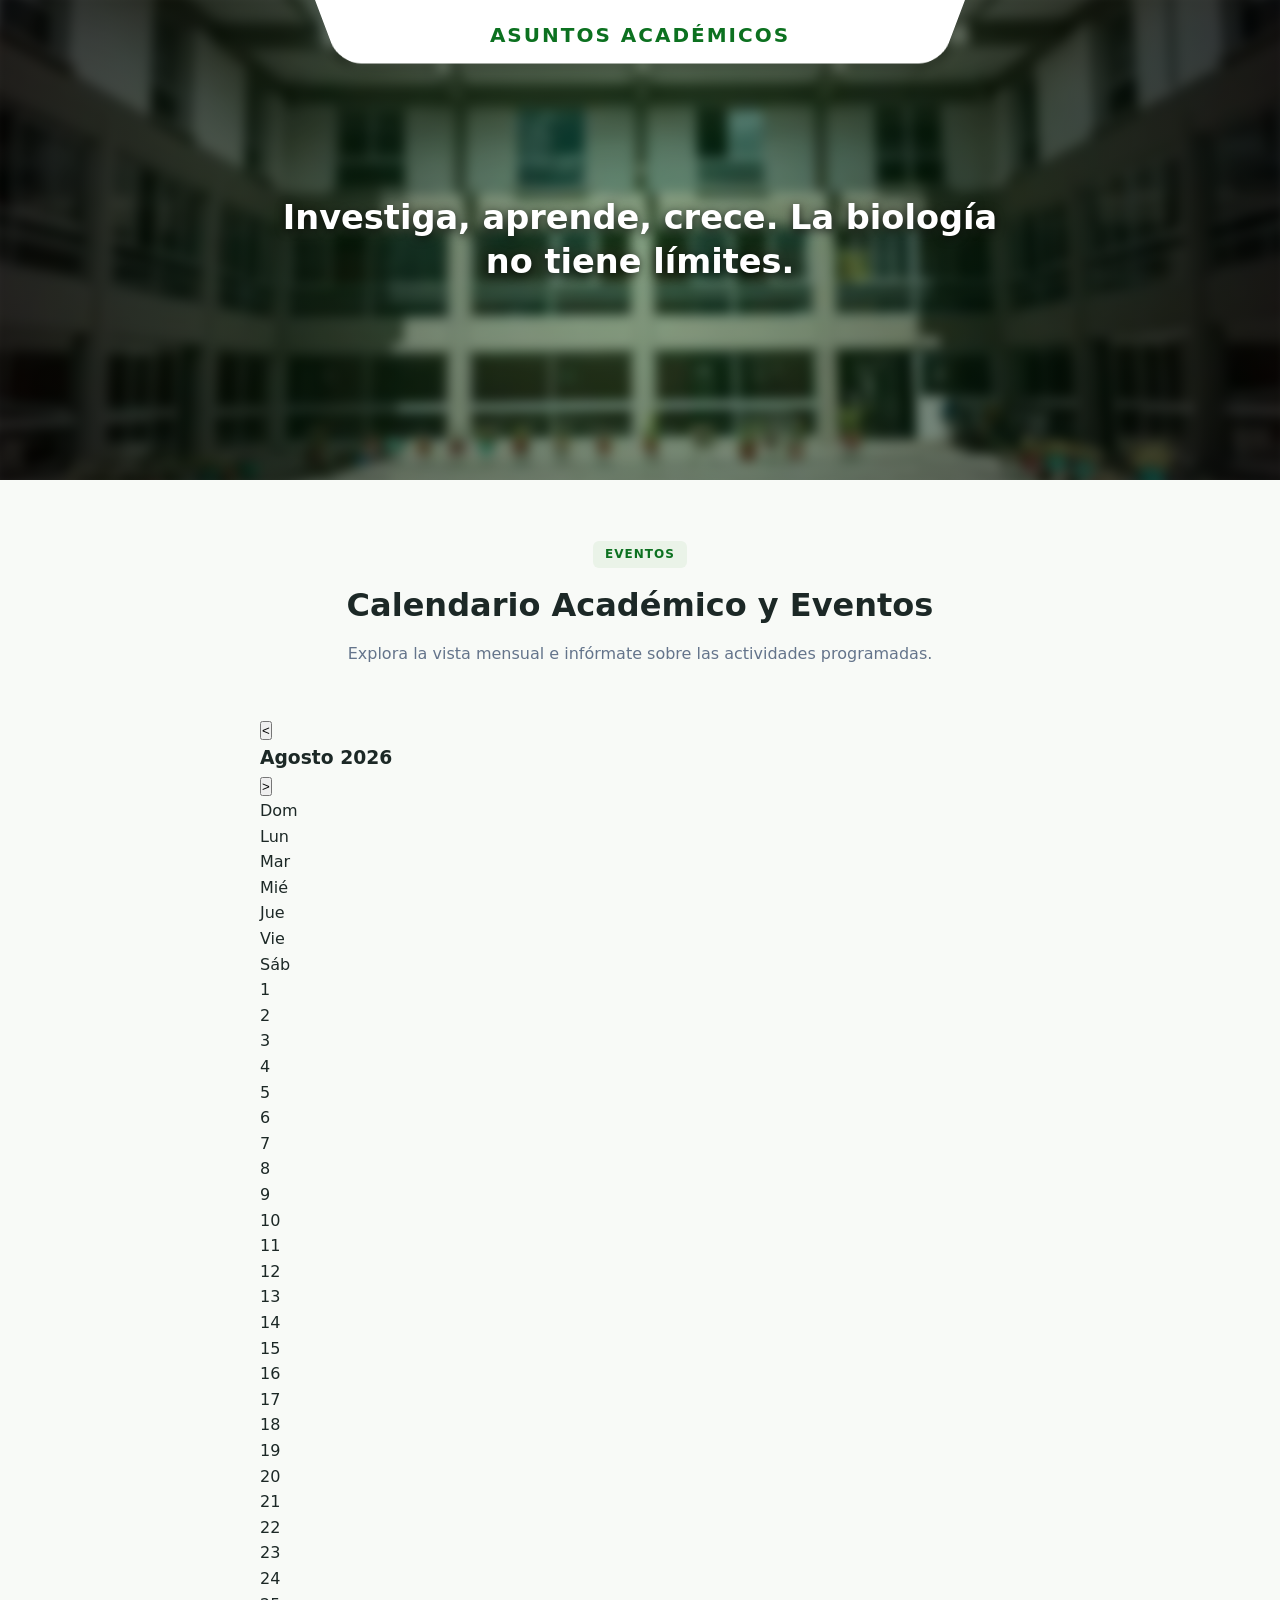
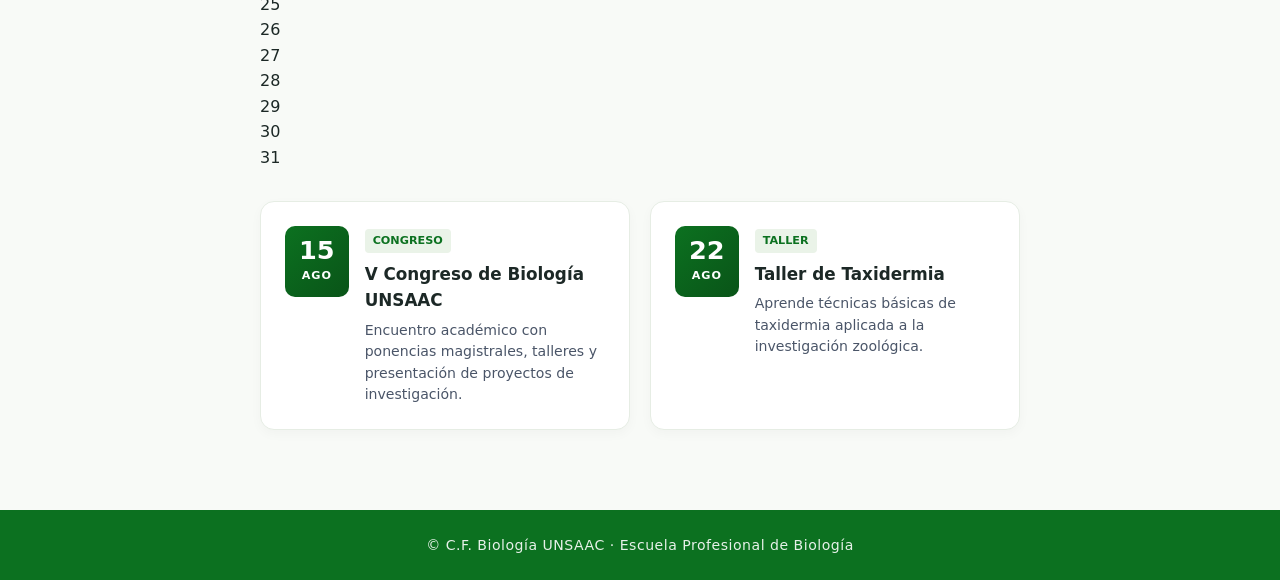
==== asuntos.html @ 6631b24c "Update event section and calendar layout" ====
<!DOCTYPE html>
<html lang="es">
<head>
<meta charset="UTF-8">
<meta name="viewport" content="width=device-width, initial-scale=1.0">
<title>Asuntos Académicos - C.F. Biología UNSAAC</title>
<link rel="stylesheet" href="style.css">
</head>
<body>
    <div class="hero-container">
        <header class="header-trapezoid">
            <div class="header-content">
                <div class="logo"><p>Asuntos Académicos</p></div>
            </div>
        </header>
        <div class="bloque_msg">
            <div class="bloque_msg_overlay"></div>
            <div class="bloque_msg_consejo">
                <p>Investiga, aprende, crece. La biología no tiene límites.</p>
            </div>
        </div>
    </div>

    <section class="faq-section">
    <div class="faq-header">
        <span class="faq-label">EVENTOS</span>
        <h2>Calendario Académico y Eventos</h2>
        <p>Explora la vista mensual e infórmate sobre las actividades programadas.</p>
    </div>

    <!-- Contenedor del Calendario Visual -->
    <div class="calendario-wrapper">
        <div class="cal-controls">
            <button id="prev-month" class="cal-nav-btn">&lt;</button>
            <h3 id="current-month-year">Agosto 2026</h3>
            <button id="next-month" class="cal-nav-btn">&gt;</button>
        </div>

        <div class="cal-grid">
            <div class="cal-day-header">Dom</div>
            <div class="cal-day-header">Lun</div>
            <div class="cal-day-header">Mar</div>
            <div class="cal-day-header">Mié</div>
            <div class="cal-day-header">Jue</div>
            <div class="cal-day-header">Vie</div>
            <div class="cal-day-header">Sáb</div>
            
            <div id="cal-days-container" class="cal-days-container"></div>
        </div>
    </div>

    <!-- Contenedor de las Tarjetas (Filtradas por Mes) -->
    <div id="eventos-grid" class="eventos-grid" style="margin-top: 30px;">
        <!-- Se genera automáticamente según el mes activo -->
    </div>
    </section>

    <footer>
        <p>© C.F. Biología UNSAAC · Escuela Profesional de Biología</p>
    </footer>
<script>
const eventos = [
    { fecha: '2026-08-15', dia: '15', mes: 'AGO', tag: 'Congreso', titulo: 'V Congreso de Biología UNSAAC', desc: 'Encuentro académico con ponencias magistrales, talleres y presentación de proyectos de investigación.' },
    { fecha: '2026-08-22', dia: '22', mes: 'AGO', tag: 'Taller', titulo: 'Taller de Taxidermia', desc: 'Aprende técnicas básicas de taxidermia aplicada a la investigación zoológica.' },
    { fecha: '2026-09-05', dia: '05', mes: 'SEP', tag: 'Charla', titulo: 'Charla: Biotecnología Ambiental', desc: 'Expertos en el campo comparten las últimas innovaciones en biotecnología aplicada al medio ambiente.' },
    { fecha: '2026-09-18', dia: '18', mes: 'SEP', tag: 'Campeonato', titulo: 'EXPOBIO 2026', desc: 'Exposición de proyectos estudiantiles de investigación. ¡Participa con tu equipo!' }
];

let currentDate = new Date(2026, 7, 1); // Agosto 2026

const monthNames = ["Enero", "Febrero", "Marzo", "Abril", "Mayo", "Junio", "Julio", "Agosto", "Septiembre", "Octubre", "Noviembre", "Diciembre"];

function updateCalendar() {
    const year = currentDate.getFullYear();
    const month = currentDate.getMonth();

    // Actualizar título del mes
    document.getElementById('current-month-year').textContent = `${monthNames[month]} ${year}`;

    // 1. Renderizar la malla del calendario
    const firstDay = new Date(year, month, 1).getDay();
    const totalDays = new Date(year, month + 1, 0).getDate();
    const container = document.getElementById('cal-days-container');
    container.innerHTML = '';

    for (let i = 0; i < firstDay; i++) {
        const emptyCell = document.createElement('div');
        emptyCell.className = 'cal-cell empty';
        container.appendChild(emptyCell);
    }

    for (let day = 1; day <= totalDays; day++) {
        const cell = document.createElement('div');
        cell.className = 'cal-cell';
        
        const dayNum = document.createElement('span');
        dayNum.className = 'cal-cell-num';
        dayNum.textContent = day;
        cell.appendChild(dayNum);

        const dateStr = `${year}-${String(month + 1).padStart(2, '0')}-${String(day).padStart(2, '0')}`;
        const tieneEvento = eventos.some(e => e.fecha === dateStr);

        if (tieneEvento) {
            cell.classList.add('has-event');
            const dot = document.createElement('div');
            dot.className = 'cal-event-dot';
            cell.appendChild(dot);
        }

        container.appendChild(cell);
    }

    // 2. Renderizar solo las tarjetas de eventos del mes visible
    const gridTarjetas = document.getElementById('eventos-grid');
    gridTarjetas.innerHTML = '';

    const eventosDelMes = eventos.filter(e => {
        const [eYear, eMonth] = e.fecha.split('-').map(Number);
        return eYear === year && (eMonth - 1) === month;
    });

    if (eventosDelMes.length === 0) {
        gridTarjetas.innerHTML = '<p class="no-eventos-msg">No hay eventos programados para este mes.</p>';
    } else {
        eventosDelMes.forEach(evt => {
            const card = document.createElement('div');
            card.className = 'evento-card';
            card.innerHTML = `
                <div class="evento-fecha">
                    <span class="evento-dia">${evt.dia}</span>
                    <span class="evento-mes">${evt.mes}</span>
                </div>
                <div class="evento-info">
                    <span class="evento-tag">${evt.tag}</span>
                    <h3>${evt.titulo}</h3>
                    <p>${evt.desc}</p>
                </div>
            `;
            gridTarjetas.appendChild(card);
        });
    }
}

document.getElementById('prev-month').addEventListener('click', () => {
    currentDate.setMonth(currentDate.getMonth() - 1);
    updateCalendar();
});

document.getElementById('next-month').addEventListener('click', () => {
    currentDate.setMonth(currentDate.getMonth() + 1);
    updateCalendar();
});

updateCalendar();
</script>
</body>
</html>
---- style.css ----
/* ==========================================================================
   RESET & CONFIGURACIÓN GLOBAL
   ========================================================================== */
*, *::before, *::after {
  box-sizing: border-box;
  margin: 0;
  padding: 0;
}

body {
  font-family: system-ui, -apple-system, BlinkMacSystemFont, 'Segoe UI', Roboto, Oxygen, Ubuntu, Cantarell, sans-serif;
  background-color: #f8faf7;
  color: #1c2826;
  line-height: 1.6;
  -webkit-font-smoothing: antialiased;
}

/* ==========================================================================
   HERO & HEADER SUPERPUESTO (TRAPECIO REDONDEADO)
   ========================================================================== */
.hero-container {
  position: relative;
  width: 100%;
}

/* Header flotante encima del banner */
.header-trapezoid {
  position: absolute;
  top: 0;
  left: 50%;
  transform: translateX(-50%);
  width: 100%;
  max-width: 650px;
  height: 70px;
  display: flex;
  justify-content: center;
  align-items: center;
  perspective: 300px;
  z-index: 10;
}

/* Pseudo-elemento para el trapecio */
.header-trapezoid::before {
  content: '';
  position: absolute;
  top: 0;
  left: 0;
  right: 0;
  bottom: 0;
  background: linear-gradient(135deg, #ffffff 0%, #ffffff 100%);
  box-shadow: 0 4px 20px rgba(0, 0, 0, 0.25);
  
  /* Inclinación 3D para la forma de trapecio */
  transform: rotateX(-20deg);
  transform-origin: top center;
  
  /* Esquinas inferiores redondeadas */
  border-bottom-left-radius: 24px;
  border-bottom-right-radius: 24px;
  z-index: -1;
}

.header-content .logo p {
  font-weight: 800;
  font-size: 1.25rem;
  color: #0c7120;
  text-transform: uppercase;
  letter-spacing: 2px;
  text-shadow: 0 1px 1px rgba(255, 255, 255, 0.4);
}

/* Banner de Mensajes con Fondo Difuminado */
.bloque_msg {
  position: relative;
  width: 100%;
  height: 480px;
  display: flex;
  justify-content: center;
  align-items: center;
  text-align: center;
  overflow: hidden;
}

.bloque_msg::before {
  content: "";
  position: absolute;
  top: -10px;
  left: -10px;
  right: -10px;
  bottom: -10px;
  background-image: url('./Instalaciones.webp');
  background-size: cover;
  background-position: center;
  filter: blur(6px) brightness(0.85);
  z-index: 1;
}

.bloque_msg_overlay {
  position: absolute;
  inset: 0;
  background: radial-gradient(circle, rgba(12, 113, 32, 0.3) 0%, rgba(0, 0, 0, 0.6) 100%);
  z-index: 2;
}

.bloque_msg_consejo {
  position: relative;
  z-index: 3;
  max-width: 800px;
  padding: 0 20px;
  color: #ffffff;
}

.badge-tag {
  display: inline-block;
  background-color: rgba(255, 255, 255, 0.9);
  color: #0c7120;
  font-weight: 700;
  font-size: 0.85rem;
  padding: 6px 16px;
  border-radius: 20px;
  text-transform: uppercase;
  letter-spacing: 1px;
  margin-bottom: 16px;
  box-shadow: 0 2px 8px rgba(0,0,0,0.2);
}

.bloque_msg_consejo p {
  font-size: 2.1rem;
  font-weight: 600;
  line-height: 1.3;
  text-shadow: 0 2px 10px rgba(0, 0, 0, 0.7);
}

/* ==========================================================================
   NAVEGACIÓN (BOTONES DE NAVEGACIÓN RÁPIDA)
   ========================================================================== */
.lista {
  padding: 50px 20px;
  max-width: 1100px;
  margin: 0 auto;
}

.lista nav {
  display: flex;
  justify-content: center;
  align-items: flex-start;
  gap: 32px;
  flex-wrap: wrap;
}

.Box-2 {
  display: flex;
  flex-direction: column;
  align-items: center;
  text-align: center;
  text-decoration: none;
  width: 130px;
  transition: transform 0.25s ease;
}

.icon-circle {
  width: 80px;
  height: 80px;
  background: linear-gradient(145deg, #0c7120, #095418);
  border-radius: 50%;
  display: flex;
  align-items: center;
  justify-content: center;
  margin-bottom: 14px;
  box-shadow: 0 8px 18px rgba(12, 113, 32, 0.25);
  transition: all 0.3s cubic-bezier(0.175, 0.885, 0.32, 1.275);
}

.icon-circle svg {
  width: 80%;
  height: 80%;
  transform: scale(1.25);
  transform-origin: center;
  overflow: visible;
  color: #e8f5d0;
}

.Box-2:hover {
  transform: translateY(-4px);
}

.Box-2:hover .icon-circle {
  background: linear-gradient(145deg, #c2c81f, #aab018);
  box-shadow: 0 12px 22px rgba(194, 200, 31, 0.4);
  transform: scale(1.08);
}

.Box-2:hover .icon-circle svg {
  color: #0c7120;
}

.Box-2 p {
  color: #2d3748;
  font-size: 0.82rem;
  font-weight: 700;
  text-transform: uppercase;
  letter-spacing: 0.6px;
  line-height: 1.35;
}

/* ==========================================================================
   SECCIÓN DE SERVICIOS Y TARJETAS
   ========================================================================== */
.Servicios {
  width: 100%;
  background-color: #ffffff;
  padding: 60px 20px 80px 20px;
  border-top: 1px solid #e2e8f0;
}

.Servicios_titulo {
  text-align: center;
  max-width: 600px;
  margin: 0 auto 40px auto;
}

.Servicios_titulo h2 {
  font-size: 2rem;
  color: #0c7120;
  margin-bottom: 10px;
  font-weight: 700;
}

.Servicios_titulo p {
  color: #64748b;
  font-size: 1rem;
}

.cards-grid {
  display: grid;
  grid-template-columns: repeat(auto-fit, minmax(280px, 1fr));
  gap: 24px;
  max-width: 1100px;
  margin: 0 auto;
}

.card {
  background-color: #f8faf7;
  padding: 28px;
  border-radius: 16px;
  border: 1px solid #e6ede4;
  box-shadow: 0 4px 12px rgba(0, 0, 0, 0.03);
  transition: transform 0.25s ease, box-shadow 0.25s ease;
}

.card:hover {
  transform: translateY(-4px);
  box-shadow: 0 10px 24px rgba(12, 113, 32, 0.1);
  border-color: #c2c81f;
}

.card-tag {
  display: inline-block;
  font-size: 0.75rem;
  font-weight: 700;
  text-transform: uppercase;
  color: #0c7120;
  background-color: #eaf3e8;
  padding: 4px 10px;
  border-radius: 6px;
  margin-bottom: 12px;
}

.card h3 {
  font-size: 1.2rem;
  color: #1c2826;
  margin-bottom: 8px;
}

.card p {
  font-size: 0.92rem;
  color: #4a5568;
  line-height: 1.5;
}

a.card {
  text-decoration: none;
  color: inherit;
  display: block;
}

/* ==========================================================================
   CENTRO FEDERADO (CF.HTML)
   ========================================================================== */
.cf-estructura {
  padding: 60px 20px 80px 20px;
  max-width: 1100px;
  margin: 0 auto;
}

.cf-header {
  text-align: center;
  max-width: 600px;
  margin: 0 auto 50px auto;
}

.cf-label {
  display: inline-block;
  font-size: 0.75rem;
  font-weight: 700;
  text-transform: uppercase;
  color: #0c7120;
  background-color: #eaf3e8;
  padding: 4px 12px;
  border-radius: 6px;
  margin-bottom: 12px;
  letter-spacing: 1px;
}

.cf-header h2 {
  font-size: 2rem;
  color: #1c2826;
  margin-bottom: 10px;
  font-weight: 700;
}

.cf-header p {
  color: #64748b;
  font-size: 1rem;
}

/* Presidente y Vicepresidente */
.cf-miembro {
  display: flex;
  align-items: center;
  gap: 24px;
  background: linear-gradient(135deg, #ffffff 0%, #f0f7ed 100%);
  padding: 28px 32px;
  border-radius: 16px;
  border: 2px solid #0c7120;
  margin-bottom: 24px;
  box-shadow: 0 4px 16px rgba(12, 113, 32, 0.1);
  transition: transform 0.25s ease;
}

.cf-miembro:hover {
  transform: translateY(-3px);
}

.cf-miembro-badge {
  background: linear-gradient(135deg, #0c7120, #095418);
  color: #ffffff;
  font-weight: 800;
  font-size: 0.75rem;
  padding: 8px 16px;
  border-radius: 8px;
  text-transform: uppercase;
  letter-spacing: 1px;
  white-space: nowrap;
}

.cf-miembro-info h3 {
  font-size: 1.3rem;
  color: #1c2826;
  margin-bottom: 4px;
  font-weight: 700;
}

.cf-miembro-info p {
  font-size: 0.92rem;
  color: #4a5568;
  line-height: 1.5;
}

/* Secretarías */
.cf-secretarias {
  display: grid;
  grid-template-columns: repeat(auto-fit, minmax(320px, 1fr));
  gap: 24px;
  margin-top: 40px;
}

.cf-secretaria {
  background-color: #ffffff;
  border-radius: 16px;
  border: 1px solid #e6ede4;
  padding: 24px;
  box-shadow: 0 4px 12px rgba(0, 0, 0, 0.03);
  transition: transform 0.25s ease, box-shadow 0.25s ease;
}

.cf-secretaria:hover {
  transform: translateY(-3px);
  box-shadow: 0 8px 20px rgba(12, 113, 32, 0.08);
}

.cf-secretaria-header {
  display: flex;
  align-items: center;
  gap: 12px;
  margin-bottom: 20px;
  padding-bottom: 16px;
  border-bottom: 1px solid #e6ede4;
}

.cf-secretaria-num {
  background: linear-gradient(135deg, #0c7120, #095418);
  color: #ffffff;
  font-weight: 800;
  font-size: 0.85rem;
  width: 32px;
  height: 32px;
  border-radius: 8px;
  display: flex;
  align-items: center;
  justify-content: center;
  flex-shrink: 0;
}

.cf-secretaria-header h3 {
  font-size: 1.05rem;
  color: #1c2826;
  font-weight: 700;
}

.cf-secretaria-miembros {
  display: flex;
  flex-direction: column;
  gap: 12px;
}

.cf-miembro-card {
  display: flex;
  align-items: center;
  gap: 12px;
  background-color: #f8faf7;
  padding: 14px 16px;
  border-radius: 10px;
  border: 1px solid #e6ede4;
}

.cf-miembro-card .cf-rol {
  font-size: 0.7rem;
  font-weight: 700;
  text-transform: uppercase;
  color: #0c7120;
  background-color: #eaf3e8;
  padding: 3px 8px;
  border-radius: 4px;
  white-space: nowrap;
}

.cf-miembro-card p {
  font-size: 0.92rem;
  color: #1c2826;
  font-weight: 600;
}

.cf-accesorio {
  opacity: 0.8;
}

/* ==========================================================================
   CENTROS DE INVESTIGACIÓN (CENTROS.HTML)
   ========================================================================== */
.centros-section,
.circulos-section {
  padding: 60px 20px 80px 20px;
  max-width: 1100px;
  margin: 0 auto;
}

.centros-header,
.circulos-header {
  text-align: center;
  max-width: 600px;
  margin: 0 auto 40px auto;
}

.centros-label,
.circulos-label {
  display: inline-block;
  font-size: 0.75rem;
  font-weight: 700;
  text-transform: uppercase;
  color: #0c7120;
  background-color: #eaf3e8;
  padding: 4px 12px;
  border-radius: 6px;
  margin-bottom: 12px;
  letter-spacing: 1px;
}

.centros-header h2,
.circulos-header h2 {
  font-size: 2rem;
  color: #1c2826;
  margin-bottom: 10px;
  font-weight: 700;
}

.centros-header p,
.circulos-header p {
  color: #64748b;
  font-size: 1rem;
}

.centros-grid {
  display: grid;
  grid-template-columns: repeat(auto-fit, minmax(280px, 1fr));
  gap: 24px;
}

.centro-card {
  background-color: #ffffff;
  padding: 28px;
  border-radius: 16px;
  border: 1px solid #e6ede4;
  box-shadow: 0 4px 12px rgba(0, 0, 0, 0.03);
  transition: transform 0.25s ease, box-shadow 0.25s ease;
}

.centro-card:hover {
  transform: translateY(-4px);
  box-shadow: 0 10px 24px rgba(12, 113, 32, 0.1);
  border-color: #c2c81f;
}

.centro-badge {
  display: inline-block;
  font-size: 0.75rem;
  font-weight: 800;
  text-transform: uppercase;
  color: #ffffff;
  background: linear-gradient(135deg, #0c7120, #095418);
  padding: 5px 12px;
  border-radius: 6px;
  margin-bottom: 14px;
  letter-spacing: 1px;
}

.centro-card h3 {
  font-size: 1.1rem;
  color: #1c2826;
  margin-bottom: 8px;
  font-weight: 700;
  line-height: 1.4;
}

.centro-card p {
  font-size: 0.92rem;
  color: #4a5568;
  line-height: 1.5;
}

/* Círculos de Estudio */
.circulos-section {
  background-color: #ffffff;
  border-top: 1px solid #e2e8f0;
  max-width: 100%;
}

.circulos-grid {
  display: grid;
  grid-template-columns: repeat(auto-fit, minmax(320px, 1fr));
  gap: 24px;
  max-width: 1100px;
  margin: 0 auto;
}

.circulo-card {
  background-color: #f8faf7;
  padding: 28px;
  border-radius: 16px;
  border: 1px solid #e6ede4;
  box-shadow: 0 4px 12px rgba(0, 0, 0, 0.03);
  transition: transform 0.25s ease, box-shadow 0.25s ease;
}

.circulo-card:hover {
  transform: translateY(-4px);
  box-shadow: 0 10px 24px rgba(194, 200, 31, 0.15);
  border-color: #c2c81f;
}

.circulo-badge {
  display: inline-block;
  font-size: 0.75rem;
  font-weight: 800;
  text-transform: uppercase;
  color: #0c7120;
  background-color: #eaf3e8;
  padding: 5px 12px;
  border-radius: 6px;
  margin-bottom: 14px;
  letter-spacing: 1px;
}

.circulo-card h3 {
  font-size: 1.1rem;
  color: #1c2826;
  margin-bottom: 8px;
  font-weight: 700;
}

.circulo-card p {
  font-size: 0.92rem;
  color: #4a5568;
  line-height: 1.5;
  margin-bottom: 12px;
}

.circulo-nota {
  display: inline-block;
  font-size: 0.75rem;
  font-weight: 600;
  color: #64748b;
  font-style: italic;
}

/* ==========================================================================
   PREGUNTAS FRECUENTES (PFRECUENTES.HTML)
   ========================================================================== */
.faq-section {
  padding: 60px 20px 80px 20px;
  max-width: 800px;
  margin: 0 auto;
}

.faq-header {
  text-align: center;
  max-width: 600px;
  margin: 0 auto 50px auto;
}

.faq-label {
  display: inline-block;
  font-size: 0.75rem;
  font-weight: 700;
  text-transform: uppercase;
  color: #0c7120;
  background-color: #eaf3e8;
  padding: 4px 12px;
  border-radius: 6px;
  margin-bottom: 12px;
  letter-spacing: 1px;
}

.faq-header h2 {
  font-size: 2rem;
  color: #1c2826;
  margin-bottom: 10px;
  font-weight: 700;
}

.faq-header p {
  color: #64748b;
  font-size: 1rem;
}

.faq-categoria {
  margin-bottom: 40px;
}

.faq-categoria-titulo {
  font-size: 1.2rem;
  color: #0c7120;
  font-weight: 700;
  margin-bottom: 16px;
  padding-bottom: 10px;
  border-bottom: 2px solid #e6ede4;
}

.faq-item {
  background-color: #ffffff;
  border: 1px solid #e6ede4;
  border-radius: 12px;
  margin-bottom: 12px;
  overflow: hidden;
  transition: box-shadow 0.25s ease;
}

.faq-item:hover {
  box-shadow: 0 4px 16px rgba(12, 113, 32, 0.08);
}

.faq-item[open] {
  box-shadow: 0 4px 16px rgba(12, 113, 32, 0.1);
  border-color: #0c7120;
}

.faq-pregunta {
  padding: 18px 24px;
  font-size: 1rem;
  font-weight: 600;
  color: #1c2826;
  cursor: pointer;
  list-style: none;
  display: flex;
  align-items: center;
  justify-content: space-between;
  gap: 12px;
  transition: color 0.2s ease;
}

.faq-pregunta::-webkit-details-marker {
  display: none;
}

.faq-pregunta::after {
  content: '+';
  font-size: 1.4rem;
  font-weight: 700;
  color: #0c7120;
  transition: transform 0.2s ease;
  flex-shrink: 0;
}

.faq-item[open] .faq-pregunta::after {
  content: '−';
}

.faq-item[open] .faq-pregunta {
  color: #0c7120;
}

.faq-respuesta {
  padding: 0 24px 20px 24px;
}

.faq-respuesta p {
  font-size: 0.95rem;
  color: #4a5568;
  line-height: 1.7;
}

/* ==========================================================================
   CONSULTA DE TRÁMITES (TRAMITES.HTML)
   ========================================================================== */
.tramites-section {
  padding: 60px 20px 80px 20px;
  max-width: 800px;
  margin: 0 auto;
}

.tramites-header {
  text-align: center;
  max-width: 600px;
  margin: 0 auto 50px auto;
}

.tramites-label {
  display: inline-block;
  font-size: 0.75rem;
  font-weight: 700;
  text-transform: uppercase;
  color: #0c7120;
  background-color: #eaf3e8;
  padding: 4px 12px;
  border-radius: 6px;
  margin-bottom: 12px;
  letter-spacing: 1px;
}

.tramites-header h2 {
  font-size: 2rem;
  color: #1c2826;
  margin-bottom: 10px;
  font-weight: 700;
}

.tramites-header p {
  color: #64748b;
  font-size: 1rem;
}

.tramites-categoria {
  margin-bottom: 40px;
}

.tramites-categoria-titulo {
  font-size: 1.2rem;
  color: #0c7120;
  font-weight: 700;
  margin-bottom: 16px;
  padding-bottom: 10px;
  border-bottom: 2px solid #e6ede4;
}

.tramite-item {
  background-color: #ffffff;
  border: 1px solid #e6ede4;
  border-radius: 12px;
  margin-bottom: 12px;
  overflow: hidden;
  transition: box-shadow 0.25s ease;
}

.tramite-item:hover {
  box-shadow: 0 4px 16px rgba(12, 113, 32, 0.08);
}

.tramite-item[open] {
  box-shadow: 0 4px 16px rgba(12, 113, 32, 0.1);
  border-color: #0c7120;
}

.tramite-pregunta {
  padding: 18px 24px;
  font-size: 1rem;
  font-weight: 600;
  color: #1c2826;
  cursor: pointer;
  list-style: none;
  display: flex;
  align-items: center;
  justify-content: space-between;
  gap: 12px;
  transition: color 0.2s ease;
}

.tramite-pregunta::-webkit-details-marker {
  display: none;
}

.tramite-pregunta::after {
  content: '+';
  font-size: 1.4rem;
  font-weight: 700;
  color: #0c7120;
  transition: transform 0.2s ease;
  flex-shrink: 0;
}

.tramite-item[open] .tramite-pregunta::after {
  content: '−';
}

.tramite-item[open] .tramite-pregunta {
  color: #0c7120;
}

.tramite-respuesta {
  padding: 0 24px 20px 24px;
}

.tramite-respuesta p {
  font-size: 0.95rem;
  color: #4a5568;
  line-height: 1.7;
  margin-bottom: 16px;
}

.tramite-pasos {
  display: flex;
  flex-direction: column;
  gap: 8px;
  margin-top: 12px;
}

.tramite-paso {
  display: flex;
  align-items: center;
  gap: 10px;
  font-size: 0.9rem;
  color: #1c2826;
  background-color: #f8faf7;
  padding: 10px 14px;
  border-radius: 8px;
  border-left: 3px solid #0c7120;
}

.tramite-paso::before {
  content: '';
  width: 8px;
  height: 8px;
  background-color: #0c7120;
  border-radius: 50%;
  flex-shrink: 0;
}

/* ==========================================================================
   ASUNTOS ACADÉMICOS (ASUNTOS.HTML)
   ========================================================================== */
/* Toggle Switch */
.toggle-section {
  padding: 40px 20px 0 20px;
  max-width: 800px;
  margin: 0 auto;
}

.toggle-container {
  display: flex;
  justify-content: center;
  gap: 8px;
  background-color: #eaf3e8;
  padding: 6px;
  border-radius: 12px;
  flex-wrap: wrap;
}

.toggle-btn {
  padding: 12px 24px;
  border: none;
  border-radius: 8px;
  font-size: 0.9rem;
  font-weight: 600;
  color: #4a5568;
  background-color: transparent;
  cursor: pointer;
  transition: all 0.25s ease;
}

.toggle-btn:hover {
  color: #0c7120;
}

.toggle-btn.active {
  background-color: #0c7120;
  color: #ffffff;
  box-shadow: 0 4px 12px rgba(12, 113, 32, 0.3);
}

/* Panels */
.asuntos-panel {
  display: none;
  padding: 50px 20px 80px 20px;
  max-width: 1100px;
  margin: 0 auto;
}

.asuntos-panel.active {
  display: block;
}

.asuntos-header {
  text-align: center;
  max-width: 600px;
  margin: 0 auto 50px auto;
}

.asuntos-label {
  display: inline-block;
  font-size: 0.75rem;
  font-weight: 700;
  text-transform: uppercase;
  color: #0c7120;
  background-color: #eaf3e8;
  padding: 4px 12px;
  border-radius: 6px;
  margin-bottom: 12px;
  letter-spacing: 1px;
}

.asuntos-header h2 {
  font-size: 2rem;
  color: #1c2826;
  margin-bottom: 10px;
  font-weight: 700;
}

.asuntos-header p {
  color: #64748b;
  font-size: 1rem;
}

/* Eventos */
.eventos-grid {
  display: grid;
  grid-template-columns: repeat(auto-fit, minmax(280px, 1fr));
  gap: 20px;
}

.evento-card {
  display: flex;
  align-items: flex-start;
  gap: 16px;
  background-color: #ffffff;
  padding: 24px;
  border-radius: 14px;
  border: 1px solid #e6ede4;
  box-shadow: 0 4px 12px rgba(0, 0, 0, 0.03);
  transition: transform 0.25s ease, box-shadow 0.25s ease;
}

.evento-card:hover {
  transform: translateY(-3px);
  box-shadow: 0 8px 20px rgba(12, 113, 32, 0.1);
}

.evento-fecha {
  display: flex;
  flex-direction: column;
  align-items: center;
  background: linear-gradient(135deg, #0c7120, #095418);
  color: #ffffff;
  padding: 12px 14px;
  border-radius: 10px;
  flex-shrink: 0;
  min-width: 60px;
}

.evento-dia {
  font-size: 1.6rem;
  font-weight: 800;
  line-height: 1;
}

.evento-mes {
  font-size: 0.7rem;
  font-weight: 700;
  text-transform: uppercase;
  letter-spacing: 1px;
  margin-top: 4px;
}

.evento-info {
  flex: 1;
}

.evento-tag {
  display: inline-block;
  font-size: 0.7rem;
  font-weight: 700;
  text-transform: uppercase;
  color: #0c7120;
  background-color: #eaf3e8;
  padding: 3px 8px;
  border-radius: 4px;
  margin-bottom: 8px;
}

.evento-info h3 {
  font-size: 1.05rem;
  color: #1c2826;
  font-weight: 700;
  margin-bottom: 6px;
}

.evento-info p {
  font-size: 0.88rem;
  color: #4a5568;
  line-height: 1.5;
}

/* Centros de Investigación - Layout Alternado */
.centros-lista {
  display: flex;
  flex-direction: column;
  gap: 40px;
}

.centro-item {
  display: flex;
  align-items: center;
  gap: 40px;
  background-color: #ffffff;
  padding: 36px;
  border-radius: 20px;
  border: 1px solid #e6ede4;
  box-shadow: 0 6px 20px rgba(0, 0, 0, 0.04);
  transition: transform 0.3s ease, box-shadow 0.3s ease;
}

.centro-item:hover {
  transform: translateY(-4px);
  box-shadow: 0 12px 32px rgba(12, 113, 32, 0.1);
}

/* Alternar izquierda/derecha */
.centro-izq {
  flex-direction: row;
}

.centro-der {
  flex-direction: row-reverse;
}

.centro-contenido {
  flex: 1;
}

.centro-visual {
  flex-shrink: 0;
}

.centro-icono {
  width: 120px;
  height: 120px;
  background: linear-gradient(135deg, #eaf3e8 0%, #d4e8cc 100%);
  border-radius: 50%;
  display: flex;
  align-items: center;
  justify-content: center;
  font-size: 3rem;
}

.centro-logo {
  width: 120px;
  height: 120px;
  border-radius: 50%;
  object-fit: cover;
  border: 3px solid #e6ede4;
  box-shadow: 0 4px 12px rgba(0, 0, 0, 0.08);
}

.centro-badge {
  display: inline-block;
  font-size: 0.8rem;
  font-weight: 800;
  text-transform: uppercase;
  color: #ffffff;
  background: linear-gradient(135deg, #0c7120, #095418);
  padding: 6px 14px;
  border-radius: 8px;
  margin-bottom: 14px;
  letter-spacing: 1px;
}

.centro-badge.sinapsis {
  background: linear-gradient(135deg, #7c3aed, #5b21b6);
}

.centro-badge.ictios {
  background: linear-gradient(135deg, #0891b2, #0e7490);
}

.centro-acreditado {
  display: inline-block;
  font-size: 0.65rem;
  font-weight: 600;
  color: #0c7120;
  background-color: #dcfce7;
  padding: 3px 8px;
  border-radius: 4px;
  margin-bottom: 12px;
  margin-left: 8px;
  vertical-align: middle;
}

.centro-nota {
  display: inline-block;
  font-size: 0.65rem;
  font-weight: 600;
  color: #64748b;
  background-color: #f1f5f9;
  padding: 3px 8px;
  border-radius: 4px;
  margin-bottom: 12px;
  margin-left: 8px;
  vertical-align: middle;
}

.centro-contenido h3 {
  font-size: 1.25rem;
  color: #1c2826;
  font-weight: 700;
  margin-bottom: 10px;
  line-height: 1.3;
}

.centro-contenido p {
  font-size: 0.95rem;
  color: #4a5568;
  line-height: 1.6;
  margin-bottom: 16px;
}

.centro-teams {
  display: flex;
  flex-wrap: wrap;
  gap: 8px;
  margin-bottom: 16px;
}

.team-tag {
  display: inline-block;
  font-size: 0.75rem;
  font-weight: 600;
  color: #0c7120;
  background-color: #eaf3e8;
  padding: 5px 12px;
  border-radius: 20px;
  border: 1px solid #c8e0be;
}

.centro-redes {
  display: flex;
  gap: 10px;
}

.redes-btn {
  display: flex;
  align-items: center;
  justify-content: center;
  width: 36px;
  height: 36px;
  border-radius: 8px;
  background-color: #f1f5f9;
  color: #4a5568;
  transition: all 0.2s ease;
}

.redes-btn:hover {
  background-color: #0c7120;
  color: #ffffff;
  transform: translateY(-2px);
}

/* ==========================================================================
   FOOTER
   ========================================================================== */
footer {
  width: 100%;
  background-color: #0c7120;
  padding: 24px 20px;
  text-align: center;
}

footer p {
  color: rgba(255, 255, 255, 0.9);
  font-size: 0.88rem;
  font-weight: 500;
  letter-spacing: 0.5px;
}

/* Responsive adjustments */
@media (max-width: 600px) {
  .header-trapezoid {
    width: 90%;
  }
  
  .bloque_msg_consejo p {
    font-size: 1.5rem;
  }
  
  .icon-circle {
    width: 70px;
    height: 70px;
  }

  .icon-circle svg {
    width: 32px;
    height: 32px;
  }

  .centro-item,
  .centro-der {
    flex-direction: column;
    text-align: center;
  }

  .centro-redes {
    justify-content: center;
  }

  .centro-teams {
    justify-content: center;
  }

  .toggle-container {
    flex-direction: column;
    gap: 4px;
  }

  .toggle-btn {
    width: 100%;
  }
}
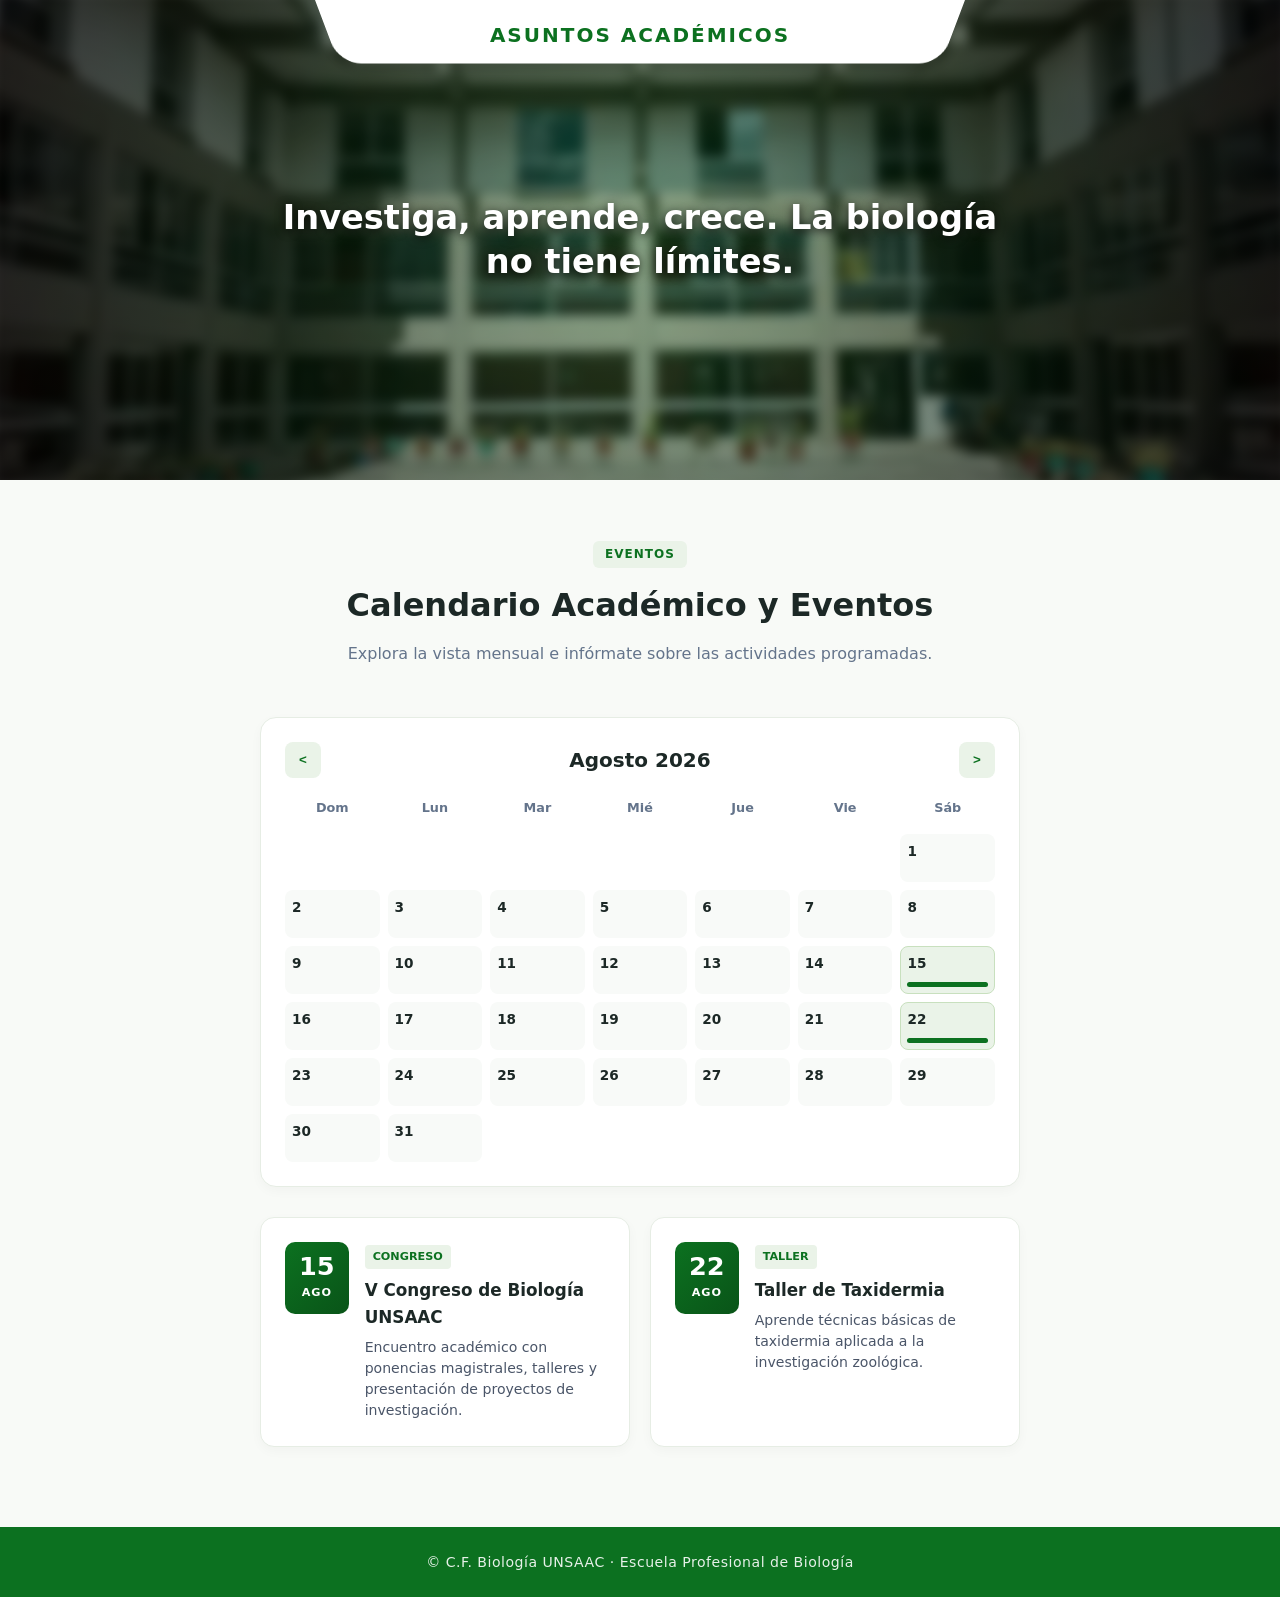
==== commit 405c6ef4: "Fix: Reordenamiento de los html y los css" ====
--- a/asuntos.html
+++ b/asuntos.html
@@ -4,7 +4,9 @@
 <meta charset="UTF-8">
 <meta name="viewport" content="width=device-width, initial-scale=1.0">
 <title>Asuntos Académicos - C.F. Biología UNSAAC</title>
-<link rel="stylesheet" href="style.css">
+<link rel="stylesheet" href="css/style.css">
+<link rel="stylesheet" href="css/asuntos.css">
+<link rel="stylesheet" href="css/pfrecuentes.css">
 </head>
 <body>
     <div class="hero-container">
--- a/css/style.css
+++ b/css/style.css
@@ -0,0 +1,579 @@
+/* ==========================================================================
+   1. RESET & CONFIGURACIÓN GLOBAL
+   ========================================================================== */
+*, *::before, *::after {
+  box-sizing: border-box;
+  margin: 0;
+  padding: 0;
+}
+
+body {
+  font-family: system-ui, -apple-system, BlinkMacSystemFont, 'Segoe UI', Roboto, Oxygen, Ubuntu, Cantarell, sans-serif;
+  background-color: #f8faf7;
+  color: #1c2826;
+  line-height: 1.6;
+  -webkit-font-smoothing: antialiased;
+}
+
+/* ==========================================================================
+   2. HERO & HEADER SUPERPUESTO (TRAPECIO REDONDEADO)
+   ========================================================================== */
+.hero-container {
+  position: relative;
+  width: 100%;
+}
+
+/* Header flotante encima del banner */
+.header-trapezoid {
+  position: fixed;
+  top: 0;
+  left: 50%;
+  transform: translateX(-50%);
+  width: 100%;
+  max-width: 650px;
+  height: 70px;
+  display: flex;
+  justify-content: center;
+  align-items: center;
+  perspective: 300px;
+  z-index: 10;
+}
+
+/* Pseudo-elemento para el trapecio */
+.header-trapezoid::before {
+  content: '';
+  position: absolute;
+  top: 0;
+  left: 0;
+  right: 0;
+  bottom: 0;
+  background: linear-gradient(135deg, #ffffff 0%, #ffffff 100%);
+  box-shadow: 0 4px 20px rgba(0, 0, 0, 0.25);
+  
+  /* Inclinación 3D para la forma de trapecio */
+  transform: rotateX(-20deg);
+  transform-origin: top center;
+  
+  /* Esquinas inferiores redondeadas */
+  border-bottom-left-radius: 24px;
+  border-bottom-right-radius: 24px;
+  z-index: -1;
+}
+
+.header-content .logo p {
+  font-weight: 800;
+  font-size: 1.25rem;
+  color: #0c7120;
+  text-transform: uppercase;
+  letter-spacing: 2px;
+  text-shadow: 0 1px 1px rgba(255, 255, 255, 0.4);
+}
+
+/* Banner de Mensajes con Fondo Difuminado */
+.bloque_msg {
+  position: relative;
+  width: 100%;
+  height: 480px;
+  display: flex;
+  justify-content: center;
+  align-items: center;
+  text-align: center;
+  overflow: hidden;
+}
+
+.bloque_msg::before {
+  content: "";
+  position: absolute;
+  top: -10px;
+  left: -10px;
+  right: -10px;
+  bottom: -10px;
+  background-image: url('../img/Instalaciones.webp');
+  background-size: cover;
+  background-position: center;
+  filter: blur(6px) brightness(0.85);
+  z-index: 1;
+}
+
+.bloque_msg_overlay {
+  position: absolute;
+  inset: 0;
+  background: radial-gradient(circle, rgba(12, 113, 32, 0.3) 0%, rgba(0, 0, 0, 0.6) 100%);
+  z-index: 2;
+}
+
+.bloque_msg_consejo {
+  position: relative;
+  z-index: 3;
+  max-width: 800px;
+  padding: 0 20px;
+  color: #ffffff;
+}
+
+.badge-tag {
+  display: inline-block;
+  background-color: rgba(255, 255, 255, 0.9);
+  color: #0c7120;
+  font-weight: 700;
+  font-size: 0.85rem;
+  padding: 6px 16px;
+  border-radius: 20px;
+  text-transform: uppercase;
+  letter-spacing: 1px;
+  margin-bottom: 16px;
+  box-shadow: 0 2px 8px rgba(0,0,0,0.2);
+}
+
+.bloque_msg_consejo p {
+  font-size: 2.1rem;
+  font-weight: 600;
+  line-height: 1.3;
+  text-shadow: 0 2px 10px rgba(0, 0, 0, 0.7);
+}
+
+/* ==========================================================================
+   3. NAVEGACIÓN (BOTONES DE NAVEGACIÓN RÁPIDA)
+   ========================================================================== */
+.lista {
+  padding: 50px 20px;
+  max-width: 1100px;
+  margin: 0 auto;
+}
+
+.lista nav {
+  display: flex;
+  justify-content: center;
+  align-items: flex-start;
+  gap: 32px;
+  flex-wrap: wrap;
+}
+
+.Box-2 {
+  display: flex;
+  flex-direction: column;
+  align-items: center;
+  text-align: center;
+  text-decoration: none;
+  width: 130px;
+  transition: transform 0.25s ease;
+}
+
+.icon-circle {
+  width: 80px;
+  height: 80px;
+  background: linear-gradient(145deg, #0c7120, #095418);
+  border-radius: 50%;
+  display: flex;
+  align-items: center;
+  justify-content: center;
+  margin-bottom: 14px;
+  box-shadow: 0 8px 18px rgba(12, 113, 32, 0.25);
+  transition: all 0.3s cubic-bezier(0.175, 0.885, 0.32, 1.275);
+}
+
+.icon-circle svg {
+  width: 80%;
+  height: 80%;
+  transform: scale(1.25);
+  transform-origin: center;
+  overflow: visible;
+  color: #e8f5d0;
+}
+
+.Box-2:hover {
+  transform: translateY(-4px);
+}
+
+.Box-2:hover .icon-circle {
+  background: linear-gradient(145deg, #c2c81f, #aab018);
+  box-shadow: 0 12px 22px rgba(194, 200, 31, 0.4);
+  transform: scale(1.08);
+}
+
+.Box-2:hover .icon-circle svg {
+  color: #0c7120;
+}
+
+.Box-2 p {
+  color: #2d3748;
+  font-size: 0.82rem;
+  font-weight: 700;
+  text-transform: uppercase;
+  letter-spacing: 0.6px;
+  line-height: 1.35;
+}
+
+/* ==========================================================================
+   4. SECCIÓN DE SERVICIOS Y TARJETAS GENERALES
+   ========================================================================== */
+.Servicios {
+  width: 100%;
+  background-color: #ffffff;
+  padding: 60px 20px 80px 20px;
+  border-top: 1px solid #e2e8f0;
+}
+
+.Servicios_titulo {
+  text-align: center;
+  max-width: 600px;
+  margin: 0 auto 40px auto;
+}
+
+.Servicios_titulo h2 {
+  font-size: 2rem;
+  color: #0c7120;
+  margin-bottom: 10px;
+  font-weight: 700;
+}
+
+.Servicios_titulo p {
+  color: #64748b;
+  font-size: 1rem;
+}
+
+.cards-grid {
+  display: grid;
+  grid-template-columns: repeat(auto-fit, minmax(280px, 1fr));
+  gap: 24px;
+  max-width: 1100px;
+  margin: 0 auto;
+}
+
+.card {
+  background-color: #f8faf7;
+  padding: 28px;
+  border-radius: 16px;
+  border: 1px solid #e6ede4;
+  box-shadow: 0 4px 12px rgba(0, 0, 0, 0.03);
+  transition: transform 0.25s ease, box-shadow 0.25s ease;
+}
+
+a.card {
+  text-decoration: none;
+  color: inherit;
+  display: block;
+}
+
+.card:hover {
+  transform: translateY(-4px);
+  box-shadow: 0 10px 24px rgba(12, 113, 32, 0.1);
+  border-color: #c2c81f;
+}
+
+.card-tag {
+  display: inline-block;
+  font-size: 0.75rem;
+  font-weight: 700;
+  text-transform: uppercase;
+  color: #0c7120;
+  background-color: #eaf3e8;
+  padding: 4px 10px;
+  border-radius: 6px;
+  margin-bottom: 12px;
+}
+
+.card h3 {
+  font-size: 1.2rem;
+  color: #1c2826;
+  margin-bottom: 8px;
+}
+
+.card p {
+  font-size: 0.92rem;
+  color: #4a5568;
+  line-height: 1.5;
+}
+
+/* ==========================================================================
+   4b. TABLÓN DE NOTICIAS (CARRUSEL DESLIZABLE)
+   ========================================================================== */
+.tablon-noticias {
+  max-width: 1100px;
+  margin: 0 auto;
+  padding: 0 20px;
+}
+
+.noticias-carousel-wrapper {
+  position: relative;
+}
+
+.noticias-track {
+  display: flex;
+  gap: 20px;
+  overflow-x: auto;
+  scroll-snap-type: x mandatory;
+  scroll-behavior: smooth;
+  padding: 8px 4px 20px;
+  -webkit-overflow-scrolling: touch;
+  cursor: grab;
+  /* Ocultar la barra de scroll sin perder la funcionalidad */
+  scrollbar-width: none;
+  -ms-overflow-style: none;
+}
+
+.noticias-track::-webkit-scrollbar {
+  display: none;
+}
+
+.noticias-track.dragging {
+  cursor: grabbing;
+  scroll-snap-type: none;
+}
+
+.noticia-card {
+  flex: 0 0 280px;
+  scroll-snap-align: start;
+  background-color: #ffffff;
+  border-radius: 16px;
+  border: 1px solid #e6ede4;
+  box-shadow: 0 4px 12px rgba(0, 0, 0, 0.03);
+  overflow: hidden;
+  transition: transform 0.25s ease, box-shadow 0.25s ease;
+  user-select: none;
+}
+
+.noticia-card:hover {
+  transform: translateY(-4px);
+  box-shadow: 0 10px 24px rgba(12, 113, 32, 0.1);
+  border-color: #c2c81f;
+}
+
+.noticia-imagen {
+  width: 100%;
+  height: 160px;
+  background-color: #eaf3e8;
+  overflow: hidden;
+}
+
+.noticia-imagen img {
+  width: 100%;
+  height: 100%;
+  object-fit: cover;
+  display: block;
+  pointer-events: none;
+}
+
+.noticia-contenido {
+  padding: 18px 20px 22px;
+}
+
+.noticia-fecha {
+  display: inline-block;
+  font-size: 0.72rem;
+  font-weight: 700;
+  text-transform: uppercase;
+  letter-spacing: 0.5px;
+  color: #0c7120;
+  background-color: #eaf3e8;
+  padding: 3px 10px;
+  border-radius: 6px;
+  margin-bottom: 10px;
+}
+
+.noticia-contenido h3 {
+  font-size: 1.05rem;
+  color: #1c2826;
+  line-height: 1.3;
+  margin-bottom: 6px;
+}
+
+.noticia-contenido p {
+  font-size: 0.88rem;
+  color: #4a5568;
+  line-height: 1.5;
+}
+
+.carousel-btn {
+  position: absolute;
+  top: 50%;
+  transform: translateY(-50%);
+  width: 42px;
+  height: 42px;
+  border-radius: 50%;
+  border: 1px solid #e6ede4;
+  background-color: #ffffff;
+  color: #0c7120;
+  font-size: 1.1rem;
+  font-weight: 700;
+  display: flex;
+  align-items: center;
+  justify-content: center;
+  cursor: pointer;
+  box-shadow: 0 6px 16px rgba(0, 0, 0, 0.08);
+  transition: all 0.2s ease;
+  z-index: 5;
+}
+
+.carousel-btn:hover {
+  background-color: #0c7120;
+  color: #ffffff;
+}
+
+.carousel-btn-prev {
+  left: -14px;
+}
+
+.carousel-btn-next {
+  right: -14px;
+}
+
+@media (max-width: 700px) {
+  .carousel-btn {
+    display: none;
+  }
+  .noticia-card {
+    flex-basis: 240px;
+  }
+}
+
+
+/* ==========================================================================
+   11. FOOTER
+   ========================================================================== */
+footer {
+  width: 100%;
+  background-color: #0c7120;
+  padding: 24px 20px;
+  text-align: center;
+}
+
+footer p {
+  color: rgba(255, 255, 255, 0.9);
+  font-size: 0.88rem;
+  font-weight: 500;
+  letter-spacing: 0.5px;
+}
+
+/* ==========================================================================
+   12. MEDIA QUERIES (RESPONSIVE)
+   ========================================================================== */
+@media (max-width: 800px) {
+  .profesor-card-header {
+    flex-direction: column;
+    align-items: stretch;
+  }
+
+  .profesor-rango {
+    width: 100%;
+    flex: none;
+    text-align: left;
+  }
+
+  .profesor-card-body {
+    grid-template-columns: 1fr;
+  }
+}
+
+@media (max-width: 600px) {
+  .header-trapezoid {
+    width: 90%;
+  }
+  
+  .bloque_msg_consejo p {
+    font-size: 1.5rem;
+  }
+  
+  .icon-circle {
+    width: 70px;
+    height: 70px;
+  }
+
+  .icon-circle svg {
+    width: 32px;
+    height: 32px;
+  }
+
+  .manual-profesores {
+    padding: 55px 15px 70px;
+  }
+
+  .buscador-profesor {
+    padding: 5px;
+  }
+
+  .buscador-icon {
+    width: 35px;
+  }
+
+  .buscador-profesor button {
+    padding: 11px 15px;
+  }
+
+  .profesor-card-header {
+    padding: 22px;
+  }
+
+  .profesor-identidad {
+    align-items: flex-start;
+  }
+
+  .profesor-foto {
+    flex-basis: 90px;
+    width: 90px;
+    height: 90px;
+  }
+
+  .profesor-card-body {
+    padding: 22px;
+  }
+
+  .profesor-grafica {
+    padding: 0 22px 25px;
+  }
+
+  .grafica-container {
+    height: 260px;
+    padding: 10px;
+  }
+
+  .estadisticas-grid {
+    gap: 6px;
+  }
+
+  .stat-box {
+    padding: 14px 5px;
+  }
+
+  .stat-box strong {
+    font-size: 1.15rem;
+  }
+
+  .centro-item,
+  .centro-der {
+    flex-direction: column;
+    text-align: center;
+  }
+
+  .centro-redes,
+  .centro-teams {
+    justify-content: center;
+  }
+
+  .toggle-container {
+    flex-direction: column;
+    gap: 4px;
+  }
+
+  .toggle-btn {
+    width: 100%;
+  }
+}
+
+@media (max-width: 430px) {
+  .profesor-identidad {
+    flex-direction: column;
+  }
+
+  .profesor-foto {
+    width: 105px;
+    height: 105px;
+  }
+
+  .buscador-profesor input {
+    font-size: 0.82rem;
+  }
+
+  .buscador-profesor button {
+    font-size: 0.75rem;
+  }
+}
--- a/css/asuntos.css
+++ b/css/asuntos.css
@@ -0,0 +1,648 @@
+
+/* ==========================================================================
+   10. ASUNTOS ACADÉMICOS (ASUNTOS.HTML)
+   ========================================================================== */
+/* Toggle Switch */
+.toggle-section {
+  padding: 40px 20px 0 20px;
+  max-width: 800px;
+  margin: 0 auto;
+}
+
+.toggle-container {
+  display: flex;
+  justify-content: center;
+  gap: 8px;
+  background-color: #eaf3e8;
+  padding: 6px;
+  border-radius: 12px;
+  flex-wrap: wrap;
+}
+
+.toggle-btn {
+  padding: 12px 24px;
+  border: none;
+  border-radius: 8px;
+  font-size: 0.9rem;
+  font-weight: 600;
+  color: #4a5568;
+  background-color: transparent;
+  cursor: pointer;
+  transition: all 0.25s ease;
+}
+
+.toggle-btn:hover {
+  color: #0c7120;
+}
+
+.toggle-btn.active {
+  background-color: #0c7120;
+  color: #ffffff;
+  box-shadow: 0 4px 12px rgba(12, 113, 32, 0.3);
+}
+
+/* Panels */
+.asuntos-panel {
+  display: none;
+  padding: 50px 20px 80px 20px;
+  max-width: 1100px;
+  margin: 0 auto;
+}
+
+.asuntos-panel.active {
+  display: block;
+}
+
+.asuntos-header {
+  text-align: center;
+  max-width: 600px;
+  margin: 0 auto 50px auto;
+}
+
+.asuntos-label {
+  display: inline-block;
+  font-size: 0.75rem;
+  font-weight: 700;
+  text-transform: uppercase;
+  color: #0c7120;
+  background-color: #eaf3e8;
+  padding: 4px 12px;
+  border-radius: 6px;
+  margin-bottom: 12px;
+  letter-spacing: 1px;
+}
+
+.asuntos-header h2 {
+  font-size: 2rem;
+  color: #1c2826;
+  margin-bottom: 10px;
+  font-weight: 700;
+}
+
+.asuntos-header p {
+  color: #64748b;
+  font-size: 1rem;
+}
+
+/* Eventos */
+.eventos-grid {
+  display: grid;
+  grid-template-columns: repeat(auto-fit, minmax(280px, 1fr));
+  gap: 20px;
+}
+
+.evento-card {
+  display: flex;
+  align-items: flex-start;
+  gap: 16px;
+  background-color: #ffffff;
+  padding: 24px;
+  border-radius: 14px;
+  border: 1px solid #e6ede4;
+  box-shadow: 0 4px 12px rgba(0, 0, 0, 0.03);
+  transition: transform 0.25s ease, box-shadow 0.25s ease;
+}
+
+.evento-card:hover {
+  transform: translateY(-3px);
+  box-shadow: 0 8px 20px rgba(12, 113, 32, 0.1);
+}
+
+.evento-fecha {
+  display: flex;
+  flex-direction: column;
+  align-items: center;
+  background: linear-gradient(135deg, #0c7120, #095418);
+  color: #ffffff;
+  padding: 12px 14px;
+  border-radius: 10px;
+  flex-shrink: 0;
+  min-width: 60px;
+}
+
+.evento-dia {
+  font-size: 1.6rem;
+  font-weight: 800;
+  line-height: 1;
+}
+
+.evento-mes {
+  font-size: 0.7rem;
+  font-weight: 700;
+  text-transform: uppercase;
+  letter-spacing: 1px;
+  margin-top: 4px;
+}
+
+.evento-info {
+  flex: 1;
+}
+
+.evento-tag {
+  display: inline-block;
+  font-size: 0.7rem;
+  font-weight: 700;
+  text-transform: uppercase;
+  color: #0c7120;
+  background-color: #eaf3e8;
+  padding: 3px 8px;
+  border-radius: 4px;
+  margin-bottom: 8px;
+}
+
+.evento-info h3 {
+  font-size: 1.05rem;
+  color: #1c2826;
+  font-weight: 700;
+  margin-bottom: 6px;
+}
+
+.evento-info p {
+  font-size: 0.88rem;
+  color: #4a5568;
+  line-height: 1.5;
+}
+
+/* Centros de Investigación - Layout Alternado */
+.centros-lista {
+  display: flex;
+  flex-direction: column;
+  gap: 40px;
+}
+
+.centro-item {
+  display: flex;
+  align-items: center;
+  gap: 40px;
+  background-color: #ffffff;
+  background-image: linear-gradient(160deg, var(--tc-suave, rgba(12,113,32,0.04)) 0%, #ffffff 45%);
+  padding: 36px;
+  border-radius: 20px;
+  border: 1px solid var(--tc-borde, #e6ede4);
+  box-shadow: 0 6px 20px rgba(0, 0, 0, 0.04);
+  transition: transform 0.3s ease, box-shadow 0.3s ease, border-color 0.3s ease;
+}
+
+.centro-item:hover {
+  transform: translateY(-4px);
+  box-shadow: 0 12px 32px var(--tc-suave, rgba(12, 113, 32, 0.1));
+  border-color: var(--tc, #0c7120);
+}
+
+.centro-izq {
+  flex-direction: row;
+}
+
+.centro-der {
+  flex-direction: row-reverse;
+}
+
+.centro-contenido {
+  flex: 1;
+}
+
+.centro-visual {
+  flex-shrink: 0;
+}
+
+.centro-icono {
+  width: 120px;
+  height: 120px;
+  background: linear-gradient(135deg, #eaf3e8 0%, #d4e8cc 100%);
+  border-radius: 50%;
+  display: flex;
+  align-items: center;
+  justify-content: center;
+  font-size: 3rem;
+}
+
+.centro-logo {
+  width: 120px;
+  height: 120px;
+  border-radius: 50%;
+  object-fit: cover;
+  border: 3px solid var(--tc-borde, #e6ede4);
+  box-shadow: 0 4px 12px rgba(0, 0, 0, 0.08);
+}
+
+.centro-acreditado {
+  display: inline-block;
+  font-size: 0.65rem;
+  font-weight: 600;
+  color: var(--tc-oscuro, #0c7120);
+  background-color: var(--tc-suave, #dcfce7);
+  padding: 3px 8px;
+  border-radius: 4px;
+  margin-bottom: 12px;
+  margin-left: 8px;
+  vertical-align: middle;
+}
+
+.centro-nota {
+  display: inline-block;
+  font-size: 0.65rem;
+  font-weight: 600;
+  color: #64748b;
+  background-color: #f1f5f9;
+  padding: 3px 8px;
+  border-radius: 4px;
+  margin-bottom: 12px;
+  margin-left: 8px;
+  vertical-align: middle;
+}
+
+.centro-contenido h3 {
+  font-size: 1.25rem;
+  color: var(--tc-oscuro, #1c2826);
+  font-weight: 700;
+  margin-bottom: 10px;
+  line-height: 1.3;
+}
+
+.centro-contenido p {
+  font-size: 0.95rem;
+  color: #4a5568;
+  line-height: 1.6;
+  margin-bottom: 16px;
+}
+
+.centro-teams {
+  display: flex;
+  flex-wrap: wrap;
+  gap: 8px;
+  margin-bottom: 16px;
+}
+
+/* Decoración temática animada — "firma visual" de cada centro/círculo */
+.centro-decoracion {
+  display: flex;
+  align-items: flex-end;
+  gap: 16px;
+  margin-top: 16px;
+  padding-top: 14px;
+  border-top: 1px dashed var(--tc-borde, #e6ede4);
+}
+
+.deco-icon {
+  width: 24px;
+  height: 24px;
+  flex-shrink: 0;
+  color: var(--tc, #0c7120);
+  opacity: 0.85;
+  animation: decoFlotar 3.2s ease-in-out infinite;
+}
+
+.deco-icon:nth-child(2) {
+  width: 19px;
+  height: 19px;
+  opacity: 0.55;
+  animation-delay: 0.45s;
+}
+
+.deco-icon:nth-child(3) {
+  width: 15px;
+  height: 15px;
+  opacity: 0.35;
+  animation-delay: 0.9s;
+}
+
+@keyframes decoFlotar {
+  0%, 100% { transform: translateY(0) rotate(0deg); }
+  50% { transform: translateY(-5px) rotate(-6deg); }
+}
+
+@media (prefers-reduced-motion: reduce) {
+  .deco-icon {
+    animation: none;
+  }
+}
+
+/* Color temático por centro / círculo — basado en los colores reales de cada logo */
+.tema-cibiogen {
+  --tc: #3060d0;
+  --tc-suave: rgba(48, 96, 208, 0.10);
+  --tc-borde: rgba(48, 96, 208, 0.35);
+  --tc-oscuro: #244a9e;
+}
+
+.tema-cipham {
+  --tc: #609030;
+  --tc-suave: rgba(96, 144, 48, 0.10);
+  --tc-borde: rgba(96, 144, 48, 0.35);
+  --tc-oscuro: #4a6e24;
+}
+
+.tema-cima {
+  --tc: #005030;
+  --tc-suave: rgba(0, 80, 48, 0.10);
+  --tc-borde: rgba(0, 80, 48, 0.35);
+  --tc-oscuro: #003d24;
+}
+
+.tema-ceinz {
+  --tc: #303030;
+  --tc-suave: rgba(48, 48, 48, 0.10);
+  --tc-borde: rgba(48, 48, 48, 0.35);
+  --tc-oscuro: #1f1f1f;
+}
+
+.tema-inkill {
+  --tc: #d02030;
+  --tc-suave: rgba(208, 32, 48, 0.10);
+  --tc-borde: rgba(208, 32, 48, 0.35);
+  --tc-oscuro: #a01825;
+}
+
+.tema-vertebrate {
+  --tc: #404040;
+  --tc-suave: rgba(64, 64, 64, 0.10);
+  --tc-borde: rgba(64, 64, 64, 0.35);
+  --tc-oscuro: #2a2a2a;
+}
+
+.tema-cides {
+  --tc: #0b3a6f;
+  --tc-suave: rgba(11, 58, 111, 0.10);
+  --tc-borde: rgba(11, 58, 111, 0.35);
+  --tc-oscuro: #082b52;
+}
+
+.tema-limi {
+  --tc: #5f6b76;
+  --tc-suave: rgba(95, 107, 118, 0.12);
+  --tc-borde: rgba(95, 107, 118, 0.35);
+  --tc-oscuro: #3d4650;
+}
+
+.tema-sinapsis {
+  --tc: #4a7fae;
+  --tc-suave: rgba(74, 127, 174, 0.12);
+  --tc-borde: rgba(74, 127, 174, 0.35);
+  --tc-oscuro: #38638a;
+}
+
+.tema-ictios {
+  --tc: #2bb58b;
+  --tc-suave: rgba(43, 181, 139, 0.12);
+  --tc-borde: rgba(43, 181, 139, 0.40);
+  --tc-oscuro: #1f8c6c;
+}
+
+.team-tag {
+  display: inline-block;
+  font-size: 0.75rem;
+  font-weight: 600;
+  color: var(--tc-oscuro, #0c7120);
+  background-color: var(--tc-suave, #eaf3e8);
+  padding: 5px 12px;
+  border-radius: 20px;
+  border: 1px solid var(--tc-borde, #c8e0be);
+}
+
+.centro-redes {
+  display: flex;
+  gap: 10px;
+}
+
+.redes-btn {
+  display: flex;
+  align-items: center;
+  justify-content: center;
+  width: 36px;
+  height: 36px;
+  border-radius: 8px;
+  background-color: var(--tc-suave, #f1f5f9);
+  color: var(--tc-oscuro, #4a5568);
+  transition: all 0.2s ease;
+}
+
+.redes-btn:hover {
+  background-color: var(--tc-oscuro, #0c7120);
+  color: #ffffff;
+  transform: translateY(-2px);
+}
+/* Calendario Visual */
+.calendario-wrapper {
+  background: #ffffff;
+  border-radius: 16px;
+  border: 1px solid #e6ede4;
+  padding: 24px;
+  max-width: 800px;
+  margin: 0 auto;
+  box-shadow: 0 4px 12px rgba(0, 0, 0, 0.03);
+}
+
+.cal-controls {
+  display: flex;
+  justify-content: space-between;
+  align-items: center;
+  margin-bottom: 20px;
+}
+
+.cal-controls h3 {
+  font-size: 1.25rem;
+  color: #1c2826;
+  font-weight: 700;
+}
+
+.cal-nav-btn {
+  background-color: #eaf3e8;
+  color: #0c7120;
+  border: none;
+  border-radius: 8px;
+  width: 36px;
+  height: 36px;
+  font-weight: 700;
+  cursor: pointer;
+  transition: background-color 0.2s;
+}
+
+.cal-nav-btn:hover {
+  background-color: #0c7120;
+  color: #ffffff;
+}
+
+.cal-grid {
+  display: grid;
+  grid-template-columns: repeat(7, 1fr);
+  gap: 8px;
+}
+
+.cal-day-header {
+  text-align: center;
+  font-size: 0.8rem;
+  font-weight: 700;
+  color: #64748b;
+  padding-bottom: 8px;
+}
+
+.cal-days-container {
+  display: contents;
+}
+
+.cal-cell {
+  min-height: 52px;
+  background-color: #f8faf8;
+  border-radius: 8px;
+  padding: 6px;
+  display: flex;
+  flex-direction: column;
+  justify-content: space-between;
+  cursor: pointer;
+  border: 1px solid transparent;
+  transition: all 0.2s ease;
+}
+
+.cal-cell:hover {
+  border-color: #0c7120;
+}
+
+.cal-cell.empty {
+  background-color: transparent;
+  cursor: default;
+  border: none;
+}
+
+.cal-cell-num {
+  font-size: 0.85rem;
+  font-weight: 600;
+  color: #1c2826;
+}
+
+.cal-event-dot {
+  width: 100%;
+  height: 6px;
+  border-radius: 3px;
+  background-color: #0c7120;
+}
+
+.cal-cell.has-event {
+  background-color: #eaf3e8;
+}
+
+.cal-cell.selected {
+  border-color: #0c7120;
+  box-shadow: 0 0 0 2px #0c7120;
+}
+
+/* Modal/Detalle */
+.evento-card-popup {
+  margin-top: 24px;
+  display: flex;
+  align-items: flex-start;
+  gap: 16px;
+  background-color: #f1f7f0;
+  padding: 20px;
+  border-radius: 12px;
+  border-left: 5px solid #0c7120;
+  animation: fadeIn 0.3s ease-in-out;
+}
+
+.evento-card-popup.hidden {
+  display: none;
+}
+
+@keyframes fadeIn {
+  from { opacity: 0; transform: translateY(6px); }
+  to { opacity: 1; transform: translateY(0); }
+}
+/* Estilos para el Calendario Visual superior */
+.calendario-wrapper {
+  background: #ffffff;
+  border-radius: 16px;
+  border: 1px solid #e6ede4;
+  padding: 24px;
+  max-width: 800px;
+  margin: 0 auto;
+  box-shadow: 0 4px 12px rgba(0, 0, 0, 0.03);
+}
+
+.cal-controls {
+  display: flex;
+  justify-content: space-between;
+  align-items: center;
+  margin-bottom: 20px;
+}
+
+.cal-controls h3 {
+  font-size: 1.25rem;
+  color: #1c2826;
+  font-weight: 700;
+}
+
+.cal-nav-btn {
+  background-color: #eaf3e8;
+  color: #0c7120;
+  border: none;
+  border-radius: 8px;
+  width: 36px;
+  height: 36px;
+  font-weight: 700;
+  cursor: pointer;
+  transition: background-color 0.2s;
+}
+
+.cal-nav-btn:hover {
+  background-color: #0c7120;
+  color: #ffffff;
+}
+
+.cal-grid {
+  display: grid;
+  grid-template-columns: repeat(7, 1fr);
+  gap: 8px;
+}
+
+.cal-day-header {
+  text-align: center;
+  font-size: 0.8rem;
+  font-weight: 700;
+  color: #64748b;
+  padding-bottom: 8px;
+}
+
+.cal-days-container {
+  display: contents;
+}
+
+.cal-cell {
+  min-height: 48px;
+  background-color: #f8faf8;
+  border-radius: 8px;
+  padding: 6px;
+  display: flex;
+  flex-direction: column;
+  justify-content: space-between;
+  border: 1px solid transparent;
+}
+
+.cal-cell.empty {
+  background-color: transparent;
+}
+
+.cal-cell-num {
+  font-size: 0.85rem;
+  font-weight: 600;
+  color: #1c2826;
+}
+
+.cal-cell.has-event {
+  background-color: #eaf3e8;
+  border-color: #c8e0be;
+}
+
+.cal-event-dot {
+  width: 100%;
+  height: 5px;
+  border-radius: 3px;
+  background-color: #0c7120;
+}
+
+/* Mensaje cuando no hay eventos en el mes */
+.no-eventos-msg {
+  text-align: center;
+  color: #64748b;
+  grid-column: 1 / -1;
+  padding: 20px;
+  font-style: italic;
+}
--- a/css/pfrecuentes.css
+++ b/css/pfrecuentes.css
@@ -0,0 +1,116 @@
+
+/* ==========================================================================
+   8. PREGUNTAS FRECUENTES (PFRECUENTES.HTML)
+   ========================================================================== */
+.faq-section {
+  padding: 60px 20px 80px 20px;
+  max-width: 800px;
+  margin: 0 auto;
+}
+
+.faq-header {
+  text-align: center;
+  max-width: 600px;
+  margin: 0 auto 50px auto;
+}
+
+.faq-label {
+  display: inline-block;
+  font-size: 0.75rem;
+  font-weight: 700;
+  text-transform: uppercase;
+  color: #0c7120;
+  background-color: #eaf3e8;
+  padding: 4px 12px;
+  border-radius: 6px;
+  margin-bottom: 12px;
+  letter-spacing: 1px;
+}
+
+.faq-header h2 {
+  font-size: 2rem;
+  color: #1c2826;
+  margin-bottom: 10px;
+  font-weight: 700;
+}
+
+.faq-header p {
+  color: #64748b;
+  font-size: 1rem;
+}
+
+.faq-categoria {
+  margin-bottom: 40px;
+}
+
+.faq-categoria-titulo {
+  font-size: 1.2rem;
+  color: #0c7120;
+  font-weight: 700;
+  margin-bottom: 16px;
+  padding-bottom: 10px;
+  border-bottom: 2px solid #e6ede4;
+}
+
+.faq-item {
+  background-color: #ffffff;
+  border: 1px solid #e6ede4;
+  border-radius: 12px;
+  margin-bottom: 12px;
+  overflow: hidden;
+  transition: box-shadow 0.25s ease;
+}
+
+.faq-item:hover {
+  box-shadow: 0 4px 16px rgba(12, 113, 32, 0.08);
+}
+
+.faq-item[open] {
+  box-shadow: 0 4px 16px rgba(12, 113, 32, 0.1);
+  border-color: #0c7120;
+}
+
+.faq-pregunta {
+  padding: 18px 24px;
+  font-size: 1rem;
+  font-weight: 600;
+  color: #1c2826;
+  cursor: pointer;
+  list-style: none;
+  display: flex;
+  align-items: center;
+  justify-content: space-between;
+  gap: 12px;
+  transition: color 0.2s ease;
+}
+
+.faq-pregunta::-webkit-details-marker {
+  display: none;
+}
+
+.faq-pregunta::after {
+  content: '+';
+  font-size: 1.4rem;
+  font-weight: 700;
+  color: #0c7120;
+  transition: transform 0.2s ease;
+  flex-shrink: 0;
+}
+
+.faq-item[open] .faq-pregunta::after {
+  content: '−';
+}
+
+.faq-item[open] .faq-pregunta {
+  color: #0c7120;
+}
+
+.faq-respuesta {
+  padding: 0 24px 20px 24px;
+}
+
+.faq-respuesta p {
+  font-size: 0.95rem;
+  color: #4a5568;
+  line-height: 1.7;
+}
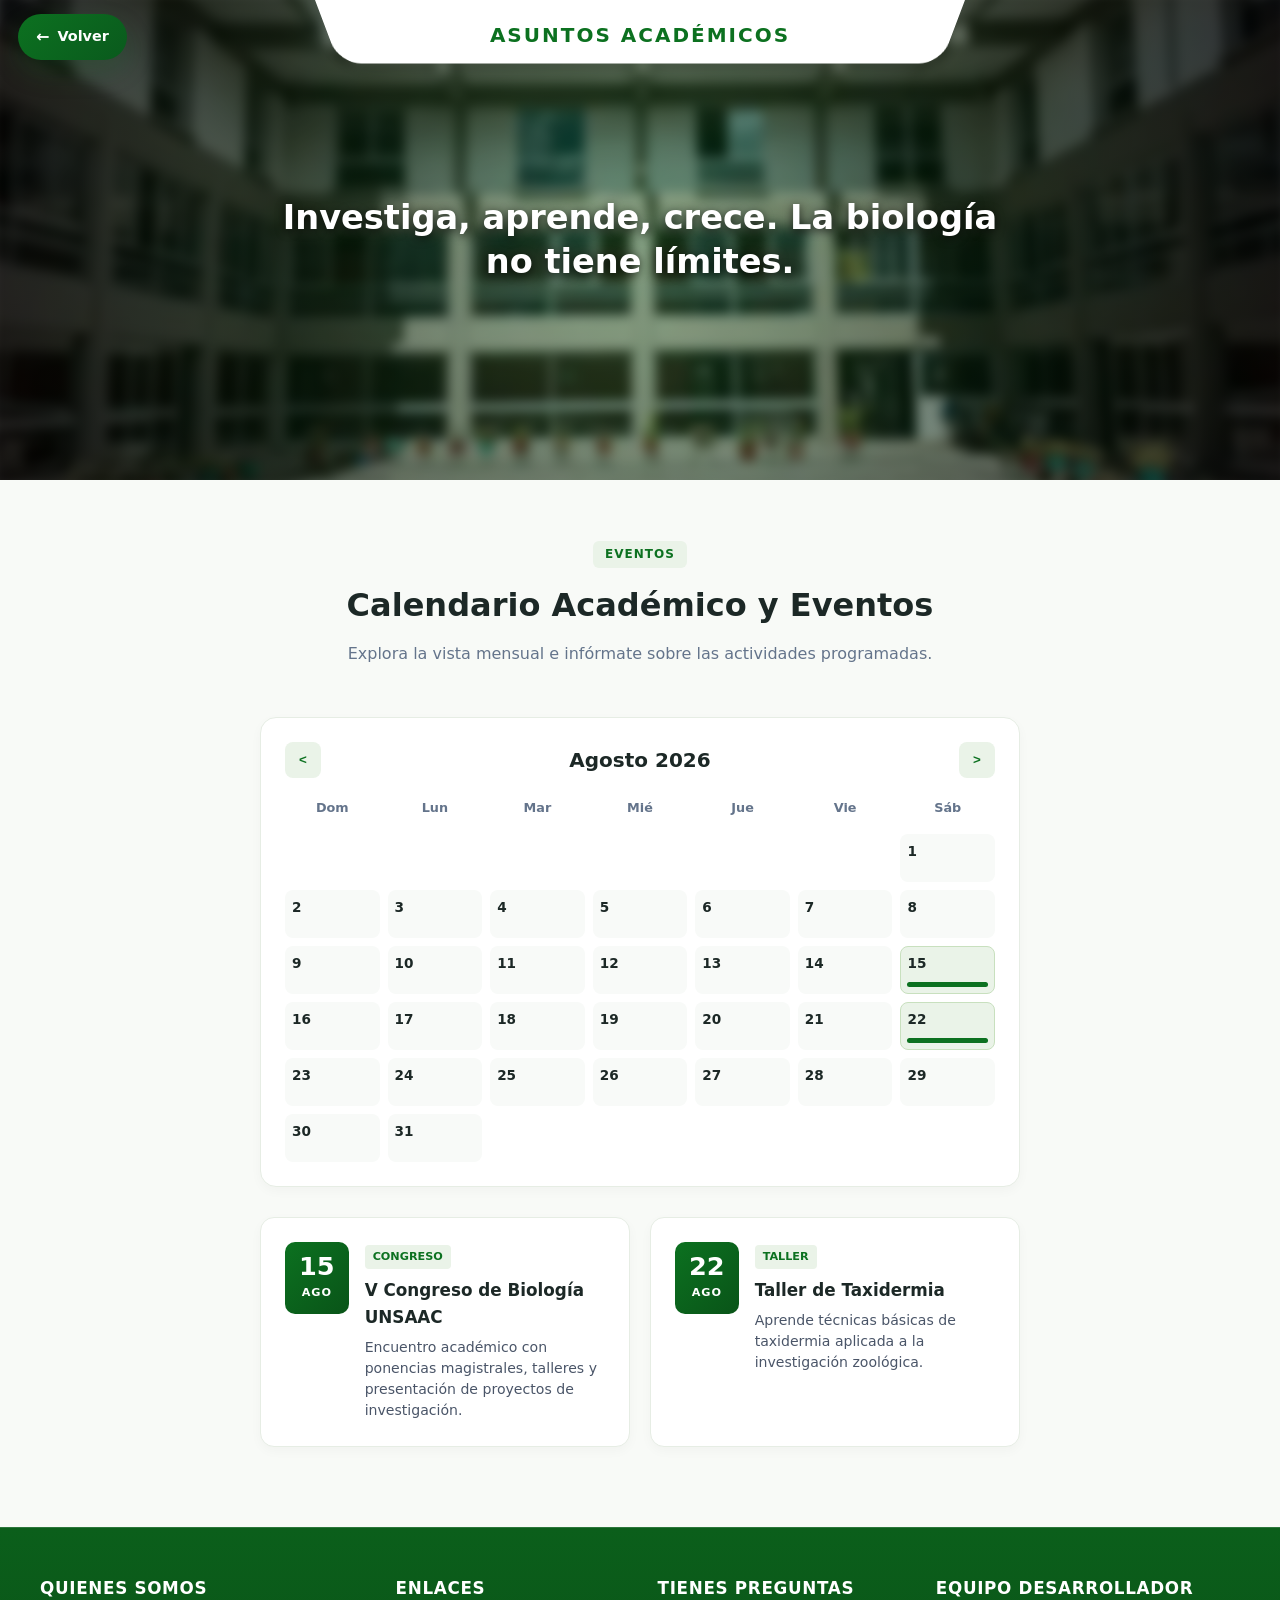
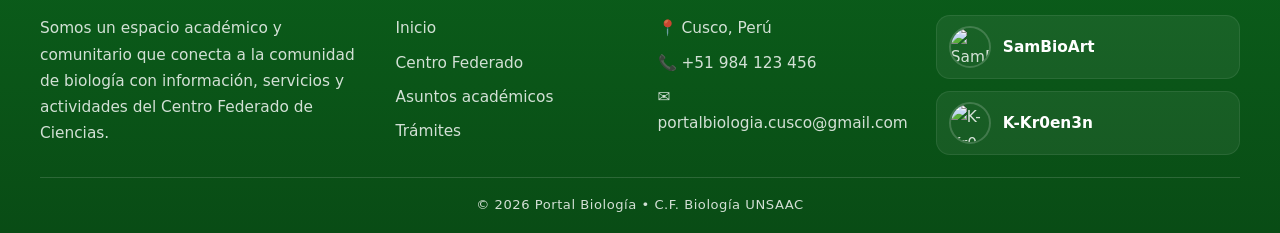
==== commit 4532aa8d: "Update: Actualizacion final" ====
--- a/asuntos.html
+++ b/asuntos.html
@@ -9,6 +9,10 @@
 <link rel="stylesheet" href="css/pfrecuentes.css">
 </head>
 <body>
+    <div class="back-home-wrap">
+        <a href="index.html" class="back-home-btn">Volver</a>
+    </div>
+
     <div class="hero-container">
         <header class="header-trapezoid">
             <div class="header-content">
@@ -57,8 +61,50 @@
     </div>
     </section>
 
-    <footer>
-        <p>© C.F. Biología UNSAAC · Escuela Profesional de Biología</p>
+    <footer class="site-footer">
+        <div class="site-footer-inner">
+            <div class="site-footer-section">
+                <h3>Quienes somos</h3>
+                <p>Somos un espacio académico y comunitario que conecta a la comunidad de biología con información, servicios y actividades del Centro Federado de Ciencias.</p>
+            </div>
+
+            <div class="site-footer-section">
+                <h3>Enlaces</h3>
+                <ul>
+                    <li><a href="index.html">Inicio</a></li>
+                    <li><a href="CF.html">Centro Federado</a></li>
+                    <li><a href="asuntos.html">Asuntos académicos</a></li>
+                    <li><a href="tramites.html">Trámites</a></li>
+                </ul>
+            </div>
+
+            <div class="site-footer-section">
+                <h3>Tienes preguntas</h3>
+                <ul class="contact-list">
+                    <li>📍 Cusco, Perú</li>
+                    <li>📞 +51 984 123 456</li>
+                    <li>✉️ portalbiologia.cusco@gmail.com</li>
+                </ul>
+            </div>
+
+            <div class="site-footer-section">
+                <h3>Equipo desarrollador</h3>
+                <div class="dev-list">
+                    <a class="dev-card" href="https://github.com/SamBioArt" target="_blank" rel="noreferrer">
+                        <img src="https://github.com/SamBioArt.png" alt="SamBioArt">
+                        <span>SamBioArt</span>
+                    </a>
+                    <a class="dev-card" href="https://github.com/K-Kr0en3n" target="_blank" rel="noreferrer">
+                        <img src="https://github.com/K-Kr0en3n.png" alt="K-Kr0en3n">
+                        <span>K-Kr0en3n</span>
+                    </a>
+                </div>
+            </div>
+        </div>
+
+        <div class="footer-bottom">
+            <p>© 2026 Portal Biología • C.F. Biología UNSAAC</p>
+        </div>
     </footer>
 <script>
 const eventos = [
@@ -69,8 +115,23 @@
 ];
 
 let currentDate = new Date(2026, 7, 1); // Agosto 2026
+let selectedDate = null;
 
 const monthNames = ["Enero", "Febrero", "Marzo", "Abril", "Mayo", "Junio", "Julio", "Agosto", "Septiembre", "Octubre", "Noviembre", "Diciembre"];
+
+function getDateFromHash() {
+    const hash = new URLSearchParams((location.hash || '').replace(/^#/, ''));
+    return hash.get('date');
+}
+
+function openDateInCalendar(dateStr) {
+    if (!dateStr) return;
+    selectedDate = dateStr;
+    const date = new Date(dateStr + 'T00:00:00');
+    currentDate = new Date(date.getFullYear(), date.getMonth(), 1);
+    updateCalendar();
+    document.querySelector('.faq-section')?.scrollIntoView({ behavior: 'smooth', block: 'start' });
+}
 
 function updateCalendar() {
     const year = currentDate.getFullYear();
@@ -108,6 +169,10 @@
             const dot = document.createElement('div');
             dot.className = 'cal-event-dot';
             cell.appendChild(dot);
+        }
+
+        if (selectedDate === dateStr) {
+            cell.classList.add('selected');
         }
 
         container.appendChild(cell);
@@ -154,6 +219,20 @@
     updateCalendar();
 });
 
+document.addEventListener('hashchange', () => {
+    const hashDate = getDateFromHash();
+    if (hashDate) {
+        openDateInCalendar(hashDate);
+    }
+});
+
+const initialDate = getDateFromHash();
+if (initialDate) {
+    selectedDate = initialDate;
+    const initial = new Date(initialDate + 'T00:00:00');
+    currentDate = new Date(initial.getFullYear(), initial.getMonth(), 1);
+}
+
 updateCalendar();
 </script>
 </body>
--- a/css/style.css
+++ b/css/style.css
@@ -13,6 +13,245 @@
   color: #1c2826;
   line-height: 1.6;
   -webkit-font-smoothing: antialiased;
+  overflow-x: hidden;
+}
+
+body.modal-open {
+  overflow: hidden;
+}
+
+.promo-overlay {
+  position: fixed;
+  inset: 0;
+  display: flex;
+  align-items: center;
+  justify-content: center;
+  padding: 20px;
+  background: rgba(15, 23, 42, 0.68);
+  backdrop-filter: blur(6px);
+  -webkit-backdrop-filter: blur(6px);
+  opacity: 0;
+  visibility: hidden;
+  pointer-events: none;
+  transition: opacity 0.28s ease, visibility 0.28s ease;
+  z-index: 1200;
+}
+
+.promo-overlay.is-visible {
+  opacity: 1;
+  visibility: visible;
+  pointer-events: auto;
+}
+
+.promo-modal {
+  position: relative;
+  width: min(92vw, 620px);
+  max-width: calc(100vw - 16px);
+  background: linear-gradient(180deg, #ffffff 0%, #f7fbf7 100%);
+  border-radius: 26px;
+  box-shadow: 0 30px 80px rgba(15, 23, 42, 0.28);
+  border: 1px solid rgba(12, 113, 32, 0.08);
+  overflow: hidden;
+  transform: translateY(12px) scale(0.98);
+  transition: transform 0.28s ease;
+}
+
+.promo-overlay.is-visible .promo-modal {
+  transform: translateY(0) scale(1);
+}
+
+.promo-visual {
+  position: relative;
+  width: 100%;
+  min-height: 220px;
+  max-height: 60vh;
+  background: #eef7ee;
+  display: flex;
+  align-items: flex-start;
+  justify-content: flex-start;
+  padding: 18px 20px;
+  overflow: hidden;
+}
+
+.promo-visual-img {
+  position: absolute;
+  inset: 0;
+  width: 100%;
+  height: 100%;
+  object-fit: contain;
+  object-position: center;
+  display: block;
+}
+
+.promo-visual::after {
+  content: "";
+  position: absolute;
+  inset: 0;
+  background: linear-gradient(180deg, rgba(255,255,255,0.10), rgba(255,255,255,0.02));
+  pointer-events: none;
+}
+
+.promo-badge {
+  position: relative;
+  z-index: 1;
+}
+
+.promo-badge {
+  display: inline-flex;
+  align-items: center;
+  background: rgba(255, 255, 255, 0.95);
+  color: #0c7120;
+  font-size: 0.72rem;
+  font-weight: 800;
+  letter-spacing: 0.12em;
+  text-transform: uppercase;
+  padding: 8px 12px;
+  border-radius: 999px;
+  box-shadow: 0 8px 18px rgba(12, 113, 32, 0.18);
+}
+
+.promo-content {
+  padding: 24px 22px 22px;
+}
+
+.promo-tag {
+  display: inline-block;
+  margin-bottom: 10px;
+  font-size: 0.72rem;
+  font-weight: 800;
+  letter-spacing: 0.12em;
+  text-transform: uppercase;
+  color: #0c7120;
+}
+
+.promo-content h2 {
+  font-size: clamp(1.7rem, 4vw, 2.3rem);
+  line-height: 1.15;
+  color: #0f172a;
+  margin-bottom: 12px;
+}
+
+.promo-content p {
+  font-size: 1rem;
+  color: #475569;
+  line-height: 1.7;
+  margin-bottom: 20px;
+}
+
+.back-home-wrap {
+  position: fixed;
+  top: 14px;
+  left: 18px;
+  z-index: 30;
+  display: flex;
+  justify-content: flex-start;
+  pointer-events: none;
+}
+
+.back-home-btn {
+  pointer-events: auto;
+  display: inline-flex;
+  align-items: center;
+  gap: 8px;
+  background: linear-gradient(135deg, #0c7120, #0a5a1d);
+  color: #ffffff;
+  text-decoration: none;
+  font-size: 0.9rem;
+  font-weight: 700;
+  border-radius: 999px;
+  padding: 10px 18px;
+  box-shadow: 0 12px 28px rgba(12, 113, 32, 0.2);
+  transition: transform 0.2s ease, box-shadow 0.2s ease, filter 0.2s ease;
+}
+
+.back-home-btn:hover,
+.back-home-btn:focus-visible {
+  transform: translateY(-1px);
+  box-shadow: 0 16px 30px rgba(12, 113, 32, 0.28);
+  filter: brightness(1.04);
+}
+
+.back-home-btn::before {
+  content: "←";
+  font-size: 1rem;
+  font-weight: 800;
+}
+
+.promo-actions {
+  display: flex;
+  align-items: center;
+  justify-content: flex-start;
+  gap: 12px;
+  flex-wrap: wrap;
+}
+
+.promo-btn {
+  border: none;
+  border-radius: 999px;
+  font-size: 0.92rem;
+  font-weight: 800;
+  padding: 12px 18px;
+  text-decoration: none;
+  cursor: pointer;
+  transition: transform 0.2s ease, box-shadow 0.2s ease;
+}
+
+.promo-btn:hover {
+  transform: translateY(-1px);
+}
+
+.promo-btn-primary {
+  background: linear-gradient(135deg, #0c7120, #2d9b46);
+  color: #ffffff;
+  box-shadow: 0 10px 22px rgba(12, 113, 32, 0.25);
+}
+
+.promo-btn-secondary {
+  background: #eef7ee;
+  color: #0c7120;
+  border: 1px solid rgba(12, 113, 32, 0.12);
+}
+
+.promo-close {
+  position: absolute;
+  top: 16px;
+  right: 16px;
+  width: 38px;
+  height: 38px;
+  border: none;
+  border-radius: 50%;
+  background: rgba(255, 255, 255, 0.92);
+  color: #0f172a;
+  font-size: 1.6rem;
+  line-height: 1;
+  cursor: pointer;
+  z-index: 2;
+  box-shadow: 0 10px 22px rgba(15, 23, 42, 0.12);
+}
+
+@media (max-width: 640px) {
+  .promo-modal {
+    width: min(94vw, 420px);
+    border-radius: 22px;
+  }
+
+  .promo-content {
+    padding: 20px 18px 18px;
+  }
+
+  .promo-content p {
+    font-size: 0.96rem;
+  }
+
+  .promo-actions {
+    flex-direction: column;
+    align-items: stretch;
+  }
+
+  .promo-btn {
+    width: 100%;
+    text-align: center;
+  }
 }
 
 /* ==========================================================================
@@ -135,45 +374,81 @@
    3. NAVEGACIÓN (BOTONES DE NAVEGACIÓN RÁPIDA)
    ========================================================================== */
 .lista {
-  padding: 50px 20px;
-  max-width: 1100px;
+  width: 100%;
+  padding: 34px 0 26px;
   margin: 0 auto;
 }
 
+.lista-carousel-wrapper {
+  position: relative;
+  width: 100%;
+  padding: 0 26px;
+}
+
 .lista nav {
   display: flex;
+  align-items: flex-start;
   justify-content: center;
-  align-items: flex-start;
-  gap: 32px;
-  flex-wrap: wrap;
+  gap: clamp(14px, 2vw, 28px);
+  width: 100%;
+  max-width: 100%;
+  margin: 0 auto;
+  overflow-x: auto;
+  scroll-behavior: smooth;
+  cursor: grab;
+  user-select: none;
+  padding: 4px 16px 10px;
+  scrollbar-width: none;
+  -ms-overflow-style: none;
+}
+
+.lista nav::-webkit-scrollbar {
+  display: none;
+}
+
+.lista nav.dragging {
+  cursor: grabbing;
 }
 
 .Box-2 {
+  position: relative;
   display: flex;
   flex-direction: column;
   align-items: center;
   text-align: center;
   text-decoration: none;
   width: 130px;
-  transition: transform 0.25s ease;
+  flex-shrink: 0;
+  transition: transform 0.25s ease, filter 0.25s ease;
+  z-index: 1;
 }
 
 .icon-circle {
-  width: 80px;
-  height: 80px;
+  width: 88px;
+  height: 88px;
   background: linear-gradient(145deg, #0c7120, #095418);
   border-radius: 50%;
   display: flex;
   align-items: center;
   justify-content: center;
   margin-bottom: 14px;
-  box-shadow: 0 8px 18px rgba(12, 113, 32, 0.25);
-  transition: all 0.3s cubic-bezier(0.175, 0.885, 0.32, 1.275);
+  box-shadow: 0 10px 20px rgba(12, 113, 32, 0.25);
+  transition: all 0.35s cubic-bezier(0.175, 0.885, 0.32, 1.275);
+  position: relative;
+  z-index: 2;
+}
+
+.icon-circle::before {
+  content: "";
+  position: absolute;
+  inset: 7px;
+  border-radius: inherit;
+  border: 1px solid rgba(255,255,255,0.35);
 }
 
 .icon-circle svg {
-  width: 80%;
-  height: 80%;
+  width: 78%;
+  height: 78%;
   transform: scale(1.25);
   transform-origin: center;
   overflow: visible;
@@ -181,13 +456,14 @@
 }
 
 .Box-2:hover {
-  transform: translateY(-4px);
+  transform: translateY(-4px) scale(1.04);
+  filter: drop-shadow(0 10px 14px rgba(12, 113, 32, 0.16));
 }
 
 .Box-2:hover .icon-circle {
   background: linear-gradient(145deg, #c2c81f, #aab018);
-  box-shadow: 0 12px 22px rgba(194, 200, 31, 0.4);
-  transform: scale(1.08);
+  box-shadow: 0 16px 28px rgba(194, 200, 31, 0.38);
+  transform: scale(1.08) rotate(6deg);
 }
 
 .Box-2:hover .icon-circle svg {
@@ -204,12 +480,283 @@
 }
 
 /* ==========================================================================
+   BARRA DE PROGRESO / CRONOGRAMA ACADÉMICO (versión compacta)
+   ========================================================================== */
+.barra-progreso {
+  position: relative;
+  width: min(100%, 1200px);
+  max-width: 1200px;
+  margin: 18px auto 0;
+  padding: 18px 20px 20px;
+  background: linear-gradient(180deg, #f9fff8 0%, #edf7ee 100%);
+  border: 1px solid rgba(12, 113, 32, 0.12);
+  border-radius: 24px;
+  box-shadow: 0 20px 50px rgba(12, 113, 32, 0.12);
+}
+
+.timeline-panel {
+  border: none;
+}
+
+.timeline-panel summary {
+  list-style: none;
+  cursor: pointer;
+  user-select: none;
+}
+
+.timeline-panel summary::-webkit-details-marker {
+  display: none;
+}
+
+.timeline-summary-main {
+  display: flex;
+  align-items: center;
+  justify-content: space-between;
+  gap: 12px;
+  margin-bottom: 14px;
+  padding: 4px 8px 12px;
+  border-bottom: 1px solid rgba(12, 113, 32, 0.12);
+}
+
+.timeline-label {
+  display: block;
+  font-size: 0.72rem;
+  text-transform: uppercase;
+  letter-spacing: 0.1em;
+  color: #5d7b5d;
+  font-weight: 800;
+  margin-bottom: 4px;
+}
+
+.timeline-summary-main h3 {
+  font-size: clamp(1.2rem, 2vw, 1.7rem);
+  color: #155f2d;
+  font-weight: 900;
+  letter-spacing: 0.02em;
+}
+
+.barra-progreso-badge {
+  display: inline-flex;
+  align-items: center;
+  justify-content: center;
+  padding: 8px 14px;
+  border-radius: 999px;
+  background: linear-gradient(135deg, #0c7120, #2d9b46);
+  color: #ffffff;
+  font-size: 0.72rem;
+  font-weight: 800;
+  letter-spacing: 0.09em;
+  text-transform: uppercase;
+  box-shadow: 0 8px 16px rgba(12, 113, 32, 0.25);
+}
+
+/* --- Barra de progreso horizontal (% del ciclo transcurrido) --- */
+.progreso-bar-wrap {
+  display: flex;
+  align-items: center;
+  gap: 12px;
+  margin: 0 8px 14px;
+}
+
+.progreso-bar-track {
+  flex: 1;
+  height: 10px;
+  border-radius: 999px;
+  background: rgba(12, 113, 32, 0.12);
+  overflow: hidden;
+}
+
+.progreso-bar-fill {
+  height: 100%;
+  width: 0%;
+  border-radius: 999px;
+  background: linear-gradient(90deg, #0c7120, #90c84f);
+  transition: width 0.6s ease;
+}
+
+.progreso-bar-pct {
+  min-width: 40px;
+  text-align: right;
+  font-size: 0.85rem;
+  font-weight: 800;
+  color: #155f2d;
+}
+
+.timeline-status {
+  margin: 0 8px 4px;
+  padding: 10px 14px;
+  border-radius: 12px;
+  background: rgba(12, 113, 32, 0.08);
+  color: #1b4d2c;
+  font-size: 0.95rem;
+  font-weight: 700;
+  line-height: 1.5;
+  box-shadow: inset 0 0 0 1px rgba(12, 113, 32, 0.08);
+}
+
+/* --- Lista vertical compacta (sin zigzag) --- */
+.barra-progreso-timeline {
+  position: relative;
+  display: flex;
+  flex-direction: column;
+  gap: 8px;
+  margin-top: 16px;
+  padding: 4px 8px 0 26px;
+}
+
+.barra-progreso-timeline::before {
+  content: "";
+  position: absolute;
+  left: 10px;
+  top: 4px;
+  bottom: 4px;
+  width: 3px;
+  border-radius: 999px;
+  background: linear-gradient(180deg, rgba(12,113,32,0.55), rgba(12,113,32,0.12));
+}
+
+.timeline-item {
+  position: relative;
+  display: flex;
+  align-items: center;
+  gap: 12px;
+  opacity: 0.7;
+  transition: opacity 0.2s ease;
+}
+
+.timeline-marker {
+  position: absolute;
+  left: -26px;
+  top: 50%;
+  width: 14px;
+  height: 14px;
+  border-radius: 50%;
+  background: linear-gradient(135deg, #0c7120, #90c84f);
+  border: 3px solid #f8fff9;
+  box-shadow: 0 0 0 3px rgba(12, 113, 32, 0.14);
+  transform: translateY(-50%);
+  z-index: 2;
+}
+
+.timeline-card {
+  display: flex;
+  flex-direction: column;
+  gap: 2px;
+  flex: 1;
+  padding: 10px 16px;
+  background: rgba(255, 255, 255, 0.85);
+  border: 1px solid rgba(12,113,32,0.08);
+  border-radius: 14px;
+  box-shadow: 0 6px 14px rgba(15, 56, 26, 0.06);
+  transition: transform 0.2s ease, box-shadow 0.2s ease, border-color 0.2s ease;
+}
+
+.timeline-card:hover {
+  transform: translateX(4px);
+  box-shadow: 0 10px 20px rgba(15, 56, 26, 0.1);
+}
+
+.timeline-item--highlight .timeline-card {
+  background: linear-gradient(135deg, #f2fbe8, #e3f5d9);
+  border-color: rgba(12, 113, 32, 0.22);
+}
+
+.timeline-item.is-completed {
+  opacity: 0.55;
+}
+
+.timeline-item.is-completed .timeline-marker {
+  background: linear-gradient(135deg, #6f9c4f, #b9d98a);
+}
+
+.timeline-item.is-current {
+  opacity: 1;
+}
+
+.timeline-item.is-current .timeline-card {
+  border-color: rgba(12, 113, 32, 0.34);
+  box-shadow: 0 0 0 3px rgba(12, 113, 32, 0.1), 0 10px 22px rgba(12, 113, 32, 0.14);
+}
+
+.timeline-item.is-current .timeline-marker {
+  width: 18px;
+  height: 18px;
+  box-shadow: 0 0 0 4px rgba(12, 113, 32, 0.16);
+}
+
+.progreso-etiqueta {
+  font-size: 0.7rem;
+  text-transform: uppercase;
+  letter-spacing: 0.08em;
+  font-weight: 800;
+  color: #56715d;
+}
+
+.progreso-fecha {
+  font-size: 0.92rem;
+  font-weight: 800;
+  color: #173d2a;
+}
+
+.cal-link {
+  flex-shrink: 0;
+  font-size: 0.75rem;
+  font-weight: 700;
+  color: #0c7120;
+  text-decoration: none;
+  white-space: nowrap;
+}
+
+.cal-link:hover {
+  text-decoration: underline;
+}
+
+@media (max-width: 760px) {
+  .barra-progreso-timeline {
+    padding-left: 22px;
+  }
+
+  .timeline-item {
+    flex-wrap: wrap;
+  }
+
+  .cal-link {
+    margin-left: 26px;
+  }
+}
+
+@media (max-width: 680px) {
+  .lista nav {
+    gap: 16px;
+  }
+
+  .barra-progreso {
+    padding: 18px 14px 14px;
+    border-radius: 18px;
+  }
+
+  .timeline-summary-main {
+    flex-direction: column;
+    align-items: flex-start;
+  }
+
+  .Box-2 {
+    width: 110px;
+  }
+
+  .icon-circle {
+    width: 72px;
+    height: 72px;
+  }
+}
+
+/* ==========================================================================
    4. SECCIÓN DE SERVICIOS Y TARJETAS GENERALES
    ========================================================================== */
 .Servicios {
   width: 100%;
   background-color: #ffffff;
-  padding: 60px 20px 80px 20px;
+  padding: 60px 0 80px;
   border-top: 1px solid #e2e8f0;
 }
 
@@ -288,41 +835,38 @@
    4b. TABLÓN DE NOTICIAS (CARRUSEL DESLIZABLE)
    ========================================================================== */
 .tablon-noticias {
-  max-width: 1100px;
+  width: 100%;
+  max-width: 1600px;
   margin: 0 auto;
-  padding: 0 20px;
+  padding: 0;
 }
 
 .noticias-carousel-wrapper {
   position: relative;
+  overflow: hidden;
+  padding: 0 26px;
 }
 
 .noticias-track {
   display: flex;
+  align-items: flex-start;
   gap: 20px;
-  overflow-x: auto;
-  scroll-snap-type: x mandatory;
-  scroll-behavior: smooth;
+  width: max-content;
+  overflow: visible;
   padding: 8px 4px 20px;
-  -webkit-overflow-scrolling: touch;
   cursor: grab;
-  /* Ocultar la barra de scroll sin perder la funcionalidad */
-  scrollbar-width: none;
-  -ms-overflow-style: none;
-}
-
-.noticias-track::-webkit-scrollbar {
-  display: none;
-}
-
-.noticias-track.dragging {
+  user-select: none;
+  will-change: transform;
+}
+
+.noticias-track.is-dragging {
   cursor: grabbing;
-  scroll-snap-type: none;
 }
 
 .noticia-card {
-  flex: 0 0 280px;
-  scroll-snap-align: start;
+  flex: 0 0 300px;
+  flex-shrink: 0;
+  display: block;
   background-color: #ffffff;
   border-radius: 16px;
   border: 1px solid #e6ede4;
@@ -330,6 +874,8 @@
   overflow: hidden;
   transition: transform 0.25s ease, box-shadow 0.25s ease;
   user-select: none;
+  text-decoration: none;
+  color: inherit;
 }
 
 .noticia-card:hover {
@@ -381,6 +927,18 @@
   font-size: 0.88rem;
   color: #4a5568;
   line-height: 1.5;
+}
+
+.noticia-cta {
+  display: inline-block;
+  margin-top: 12px;
+  font-size: 0.82rem;
+  font-weight: 800;
+  color: #0c7120;
+}
+
+.noticia-card:hover .noticia-cta {
+  text-decoration: underline;
 }
 
 .carousel-btn {
@@ -410,11 +968,11 @@
 }
 
 .carousel-btn-prev {
-  left: -14px;
+  left: 6px;
 }
 
 .carousel-btn-next {
-  right: -14px;
+  right: 6px;
 }
 
 @media (max-width: 700px) {
@@ -430,18 +988,130 @@
 /* ==========================================================================
    11. FOOTER
    ========================================================================== */
-footer {
+.site-footer {
   width: 100%;
-  background-color: #0c7120;
-  padding: 24px 20px;
+  background: linear-gradient(180deg, #0b5f1b 0%, #094c15 100%);
+  color: #effff3;
+  padding: 48px 20px 18px;
+  box-shadow: inset 0 1px 0 rgba(255, 255, 255, 0.14);
+}
+
+.site-footer-inner {
+  max-width: 1200px;
+  margin: 0 auto;
+  display: grid;
+  grid-template-columns: 1.4fr 1fr 1fr 1.3fr;
+  gap: 28px;
+  align-items: start;
+}
+
+.site-footer-section h3 {
+  margin: 0 0 14px;
+  font-size: 1.05rem;
+  color: #ffffff;
+  letter-spacing: 0.04em;
+  text-transform: uppercase;
+}
+
+.site-footer-section p,
+.site-footer-section li,
+.site-footer-section a {
+  color: rgba(255, 255, 255, 0.82);
+  font-size: 0.96rem;
+  line-height: 1.7;
+}
+
+.site-footer-section p {
+  margin: 0;
+}
+
+.site-footer-section ul {
+  list-style: none;
+  padding: 0;
+  margin: 0;
+  display: grid;
+  gap: 8px;
+}
+
+.site-footer-section a {
+  text-decoration: none;
+  transition: opacity 0.2s ease, color 0.2s ease;
+}
+
+.site-footer-section a:hover,
+.site-footer-section a:focus-visible {
+  opacity: 1;
+  color: #ffffff;
+}
+
+.contact-list {
+  display: grid;
+  gap: 10px;
+}
+
+.dev-list {
+  display: grid;
+  gap: 12px;
+}
+
+.dev-card {
+  display: flex;
+  align-items: center;
+  gap: 12px;
+  padding: 10px 12px;
+  border-radius: 14px;
+  background: rgba(255, 255, 255, 0.06);
+  border: 1px solid rgba(255, 255, 255, 0.08);
+  text-decoration: none;
+}
+
+.dev-card img {
+  width: 42px;
+  height: 42px;
+  border-radius: 50%;
+  object-fit: cover;
+  border: 2px solid rgba(255, 255, 255, 0.18);
+}
+
+.dev-card span {
+  color: #ffffff;
+  font-weight: 600;
+}
+
+.footer-bottom {
+  max-width: 1200px;
+  margin: 22px auto 0;
+  padding-top: 16px;
+  border-top: 1px solid rgba(255, 255, 255, 0.14);
   text-align: center;
 }
 
-footer p {
-  color: rgba(255, 255, 255, 0.9);
-  font-size: 0.88rem;
-  font-weight: 500;
-  letter-spacing: 0.5px;
+.footer-bottom p {
+  margin: 0;
+  color: rgba(255, 255, 255, 0.82);
+  font-size: 0.82rem;
+  letter-spacing: 0.04em;
+}
+
+@media (max-width: 900px) {
+  .site-footer-inner {
+    grid-template-columns: 1fr 1fr;
+  }
+}
+
+@media (max-width: 520px) {
+  .site-footer {
+    padding-top: 36px;
+  }
+
+  .site-footer-inner {
+    grid-template-columns: 1fr;
+    gap: 22px;
+  }
+
+  .site-footer-section h3 {
+    font-size: 0.96rem;
+  }
 }
 
 /* ==========================================================================
@@ -576,4 +1246,4 @@
   .buscador-profesor button {
     font-size: 0.75rem;
   }
-}
+}
--- a/css/asuntos.css
+++ b/css/asuntos.css
@@ -84,7 +84,206 @@
   font-size: 1rem;
 }
 
-/* Eventos */
+/* Timeline de progreso */
+.timeline-progress {
+  max-width: 1100px;
+  margin: 32px auto 0;
+  padding: 0 20px;
+}
+
+.timeline-panel {
+  background: linear-gradient(180deg, #f9fff8 0%, #edf7ee 100%);
+  border: 1px solid rgba(12, 113, 32, 0.14);
+  border-radius: 22px;
+  box-shadow: 0 18px 42px rgba(12, 113, 32, 0.08);
+  padding: 18px 18px 8px;
+}
+
+.timeline-panel summary {
+  list-style: none;
+  cursor: pointer;
+  user-select: none;
+}
+
+.timeline-panel summary::-webkit-details-marker {
+  display: none;
+}
+
+.timeline-summary-head {
+  display: flex;
+  align-items: center;
+  justify-content: space-between;
+  gap: 12px;
+  padding: 4px 8px 10px;
+  border-bottom: 1px solid rgba(12, 113, 32, 0.11);
+}
+
+.timeline-kicker {
+  display: block;
+  margin-bottom: 4px;
+  font-size: 0.7rem;
+  font-weight: 800;
+  letter-spacing: 0.1em;
+  text-transform: uppercase;
+  color: #55765a;
+}
+
+.timeline-summary-head h2 {
+  font-size: clamp(1.3rem, 2vw, 1.8rem);
+  color: #145d2b;
+  font-weight: 800;
+}
+
+.summary-actions {
+  display: flex;
+  align-items: center;
+  gap: 10px;
+  color: #145d2b;
+  font-size: 0.8rem;
+  font-weight: 700;
+}
+
+.timeline-hint {
+  display: inline-flex;
+  align-items: center;
+  padding: 7px 10px;
+  border-radius: 999px;
+  background: rgba(12, 113, 32, 0.08);
+}
+
+.toggle-chevron {
+  display: inline-flex;
+  align-items: center;
+  justify-content: center;
+  width: 28px;
+  height: 28px;
+  border-radius: 50%;
+  background: linear-gradient(135deg, #0c7120, #2d9b46);
+  color: #fff;
+  box-shadow: 0 8px 16px rgba(12, 113, 32, 0.2);
+}
+
+.timeline-panel[open] .toggle-chevron {
+  transform: rotate(180deg);
+}
+
+.timeline-status {
+  margin: 12px 8px 18px;
+  padding: 12px 14px;
+  border-radius: 12px;
+  background: rgba(12, 113, 32, 0.08);
+  color: #1d4d2c;
+  font-size: 0.96rem;
+  font-weight: 700;
+  line-height: 1.5;
+}
+
+.timeline-track {
+  position: relative;
+  display: flex;
+  align-items: stretch;
+  justify-content: space-between;
+  gap: 12px;
+  padding: 8px 6px 18px;
+  overflow-x: auto;
+}
+
+.timeline-track::before {
+  content: "";
+  position: absolute;
+  top: 36px;
+  left: 0;
+  right: 0;
+  height: 4px;
+  background: linear-gradient(90deg, rgba(12,113,32,0.15), rgba(12,113,32,0.85), rgba(12,113,32,0.15));
+  border-radius: 999px;
+}
+
+.timeline-item {
+  position: relative;
+  z-index: 1;
+  min-width: 130px;
+  flex: 1;
+  display: flex;
+  flex-direction: column;
+  align-items: center;
+  gap: 10px;
+  padding-top: 6px;
+  opacity: 0.8;
+}
+
+.timeline-dot {
+  width: 18px;
+  height: 18px;
+  border-radius: 50%;
+  background: linear-gradient(135deg, #0c7120, #90c84f);
+  border: 4px solid #f8fff9;
+  box-shadow: 0 0 0 4px rgba(12, 113, 32, 0.12), 0 8px 18px rgba(12, 113, 32, 0.2);
+}
+
+.timeline-item.done,
+.timeline-item.active {
+  opacity: 1;
+}
+
+.timeline-item.done .timeline-dot,
+.timeline-item.active .timeline-dot {
+  width: 20px;
+  height: 20px;
+  box-shadow: 0 0 0 5px rgba(12, 113, 32, 0.12), 0 10px 18px rgba(12, 113, 32, 0.25);
+}
+
+.timeline-item.active .timeline-dot {
+  background: linear-gradient(135deg, #1ea74b, #a5d72d);
+}
+
+.timeline-content {
+  display: flex;
+  flex-direction: column;
+  align-items: center;
+  gap: 2px;
+  text-align: center;
+  background: rgba(255, 255, 255, 0.82);
+  border: 1px solid rgba(12, 113, 32, 0.08);
+  border-radius: 12px;
+  padding: 10px 8px 8px;
+  width: 100%;
+  min-height: 70px;
+  box-shadow: 0 8px 20px rgba(15, 56, 26, 0.04);
+}
+
+.timeline-content small {
+  font-size: 0.64rem;
+  font-weight: 800;
+  text-transform: uppercase;
+  letter-spacing: 0.08em;
+  color: #5f725f;
+}
+
+.timeline-content strong {
+  font-size: 0.92rem;
+  color: #183d2a;
+  font-weight: 800;
+}
+
+.cal-link {
+  border: none;
+  background: rgba(12, 113, 32, 0.08);
+  color: #145d2b;
+  padding: 7px 10px;
+  border-radius: 999px;
+  font-size: 0.72rem;
+  font-weight: 800;
+  cursor: pointer;
+  transition: all 0.2s ease;
+}
+
+.cal-link:hover {
+  background: linear-gradient(135deg, #0c7120, #2d9b46);
+  color: #fff;
+  transform: translateY(-1px);
+}
+
 .eventos-grid {
   display: grid;
   grid-template-columns: repeat(auto-fit, minmax(280px, 1fr));
@@ -523,6 +722,7 @@
 .cal-cell.selected {
   border-color: #0c7120;
   box-shadow: 0 0 0 2px #0c7120;
+  background-color: #edf8ef;
 }
 
 /* Modal/Detalle */
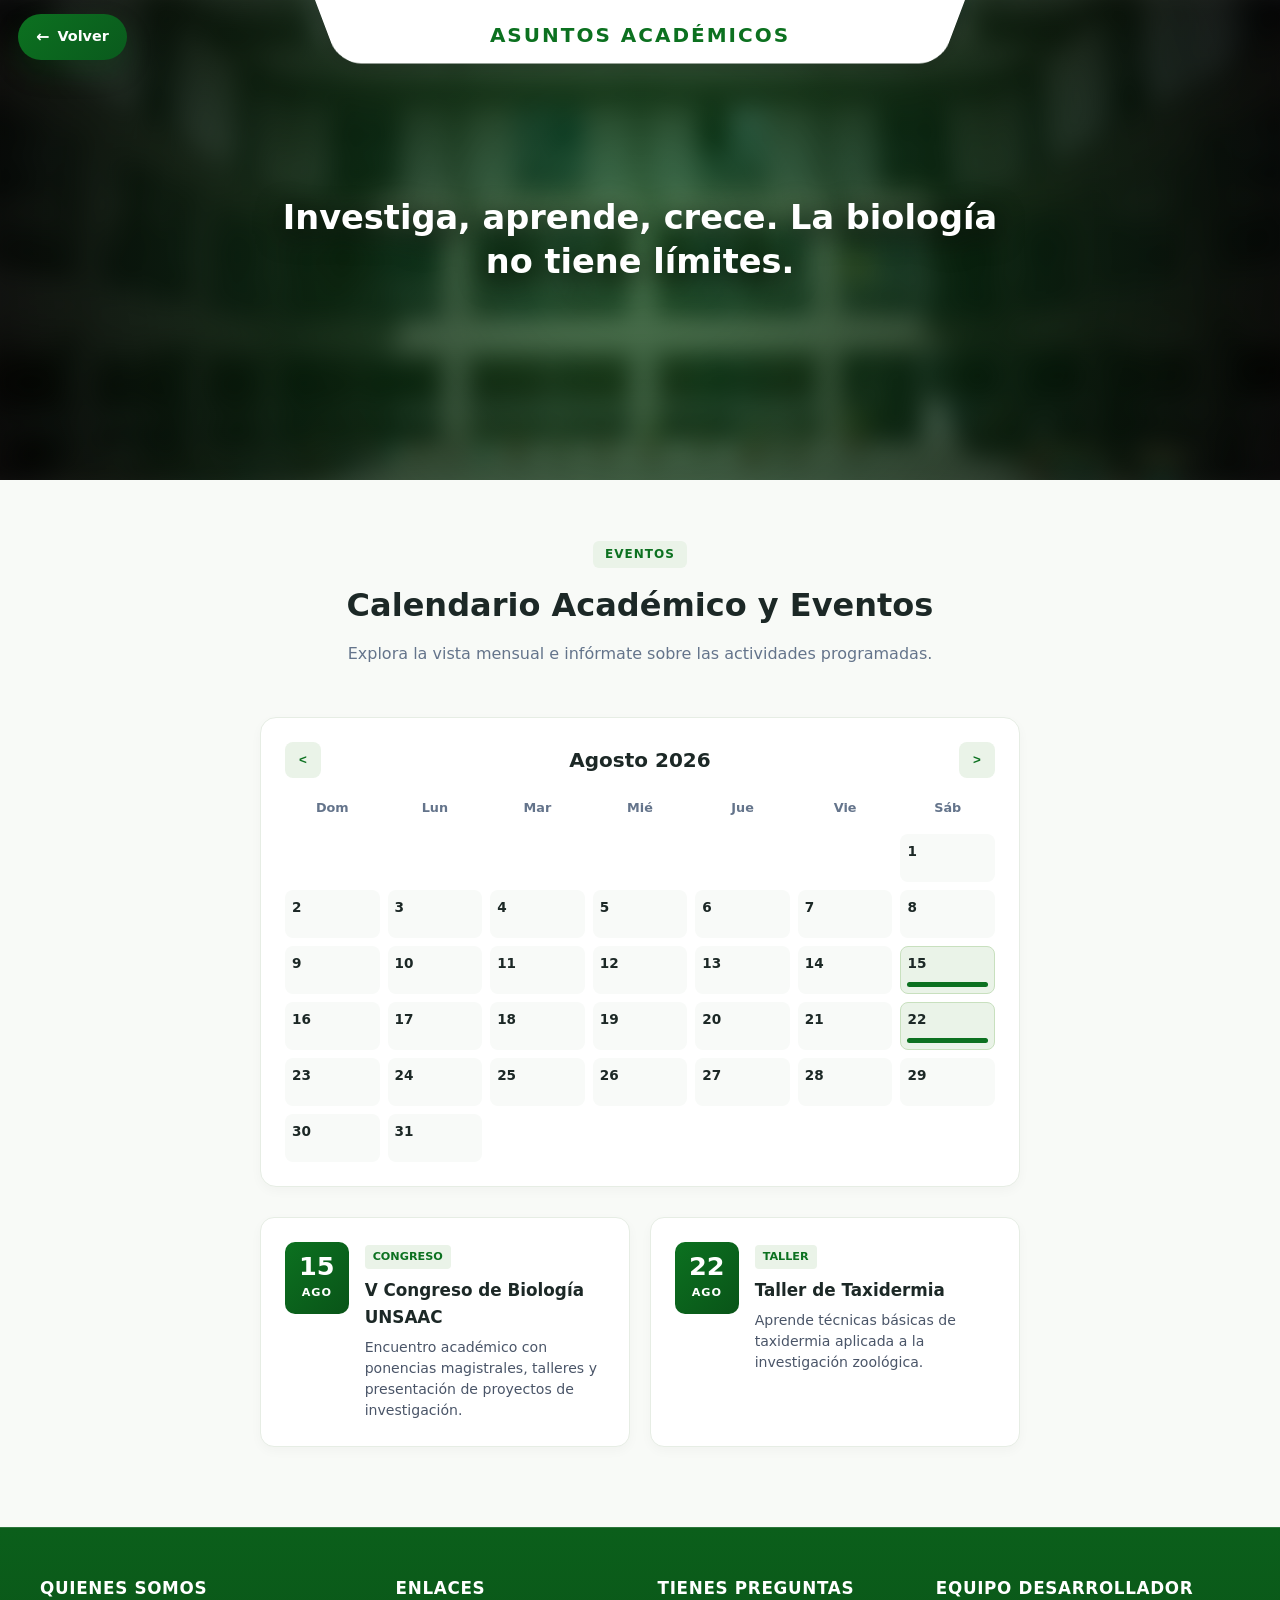
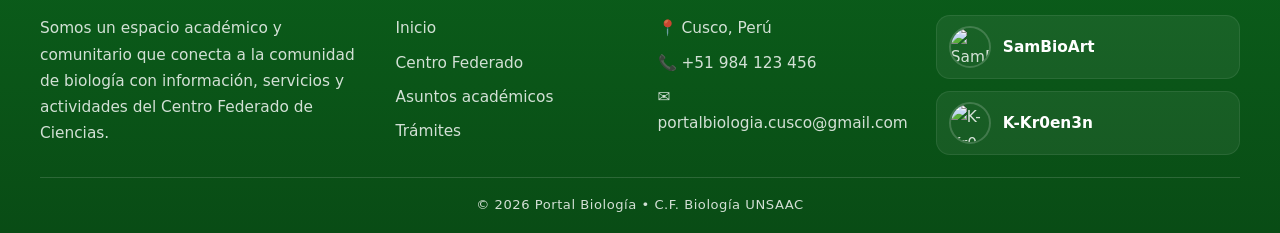
==== commit 542d91d6: "feat: contador de visitas por página (backend visitas_appscript + js/visitas.js en las 9 páginas) + " ====
--- a/asuntos.html
+++ b/asuntos.html
@@ -4,9 +4,11 @@
 <meta charset="UTF-8">
 <meta name="viewport" content="width=device-width, initial-scale=1.0">
 <title>Asuntos Académicos - C.F. Biología UNSAAC</title>
+  <link rel="icon" type="image/x-icon" href="favicon.ico">
 <link rel="stylesheet" href="css/style.css">
 <link rel="stylesheet" href="css/asuntos.css">
 <link rel="stylesheet" href="css/pfrecuentes.css">
+<script src="js/visitas.js" defer></script>
 </head>
 <body>
     <div class="back-home-wrap">
--- a/css/style.css
+++ b/css/style.css
@@ -27,12 +27,12 @@
   align-items: center;
   justify-content: center;
   padding: 20px;
-  background: rgba(15, 23, 42, 0.68);
-  backdrop-filter: blur(6px);
-  -webkit-backdrop-filter: blur(6px);
-  opacity: 0;
-  visibility: hidden;
-  pointer-events: none;
+  background: rgba(15, 23, 42, 0.36);
+  backdrop-filter: blur(12px) saturate(1.05);
+  -webkit-backdrop-filter: blur(12px) saturate(1.05);
+  opacity: 1;
+  visibility: visible;
+  pointer-events: auto;
   transition: opacity 0.28s ease, visibility 0.28s ease;
   z-index: 1200;
 }
@@ -43,75 +43,40 @@
   pointer-events: auto;
 }
 
+.promo-overlay:not(.is-visible) {
+  opacity: 0;
+  visibility: hidden;
+  pointer-events: none;
+}
+
 .promo-modal {
   position: relative;
   width: min(92vw, 620px);
   max-width: calc(100vw - 16px);
-  background: linear-gradient(180deg, #ffffff 0%, #f7fbf7 100%);
+  background: rgba(255, 255, 255, 0.18);
+  backdrop-filter: blur(16px) saturate(1.05);
+  -webkit-backdrop-filter: blur(16px) saturate(1.05);
   border-radius: 26px;
-  box-shadow: 0 30px 80px rgba(15, 23, 42, 0.28);
-  border: 1px solid rgba(12, 113, 32, 0.08);
-  overflow: hidden;
+  box-shadow: 0 30px 80px rgba(15, 23, 42, 0.26);
+  border: 1px solid rgba(255, 255, 255, 0.28);
+  overflow-y: auto;
+  max-height: calc(100vh - 40px);
   transform: translateY(12px) scale(0.98);
   transition: transform 0.28s ease;
 }
 
+.promo-modal-simple {
+  background: rgba(15, 23, 42, 0.18);
+  border: 1px solid rgba(255, 255, 255, 0.18);
+}
+
 .promo-overlay.is-visible .promo-modal {
   transform: translateY(0) scale(1);
 }
 
-.promo-visual {
-  position: relative;
-  width: 100%;
-  min-height: 220px;
-  max-height: 60vh;
-  background: #eef7ee;
-  display: flex;
-  align-items: flex-start;
-  justify-content: flex-start;
-  padding: 18px 20px;
-  overflow: hidden;
-}
-
-.promo-visual-img {
-  position: absolute;
-  inset: 0;
-  width: 100%;
-  height: 100%;
-  object-fit: contain;
-  object-position: center;
-  display: block;
-}
-
-.promo-visual::after {
-  content: "";
-  position: absolute;
-  inset: 0;
-  background: linear-gradient(180deg, rgba(255,255,255,0.10), rgba(255,255,255,0.02));
-  pointer-events: none;
-}
-
-.promo-badge {
-  position: relative;
-  z-index: 1;
-}
-
-.promo-badge {
-  display: inline-flex;
-  align-items: center;
-  background: rgba(255, 255, 255, 0.95);
-  color: #0c7120;
-  font-size: 0.72rem;
-  font-weight: 800;
-  letter-spacing: 0.12em;
-  text-transform: uppercase;
-  padding: 8px 12px;
-  border-radius: 999px;
-  box-shadow: 0 8px 18px rgba(12, 113, 32, 0.18);
-}
-
-.promo-content {
-  padding: 24px 22px 22px;
+.promo-message {
+  padding: 42px 24px 32px;
+  text-align: center;
 }
 
 .promo-tag {
@@ -121,21 +86,147 @@
   font-weight: 800;
   letter-spacing: 0.12em;
   text-transform: uppercase;
-  color: #0c7120;
-}
-
-.promo-content h2 {
-  font-size: clamp(1.7rem, 4vw, 2.3rem);
-  line-height: 1.15;
-  color: #0f172a;
-  margin-bottom: 12px;
-}
-
-.promo-content p {
+  color: rgba(255, 255, 255, 0.82);
+}
+
+.promo-message h2 {
+  font-size: clamp(1.8rem, 4vw, 2.8rem);
+  line-height: 1.1;
+  color: #ffffff;
+  margin-bottom: 14px;
+  letter-spacing: 0.06em;
+  text-transform: uppercase;
+  font-weight: 900;
+  text-shadow: 0 10px 34px rgba(15, 23, 42, 0.6);
+  background: linear-gradient(135deg, #ffffff 0%, #dff7e1 35%, #f7f0c5 100%);
+  -webkit-background-clip: text;
+  background-clip: text;
+  color: transparent;
+}
+
+.promo-message p {
+  font-size: 1.12rem;
+  color: rgba(255, 255, 255, 0.94);
+  line-height: 1.8;
+  margin: 0;
+  font-weight: 600;
+  letter-spacing: 0.02em;
+  text-shadow: 0 8px 28px rgba(15, 23, 42, 0.5);
+}
+
+/* Recuadro de comentarios dentro del modal de "Página en construcción" */
+.promo-comentarios {
+  padding: 0 24px 30px;
+}
+
+.promo-comentarios .comentarios-card {
+  text-align: left;
+  background: rgba(255, 255, 255, 0.14);
+  backdrop-filter: blur(12px);
+  -webkit-backdrop-filter: blur(12px);
+  border: 1px solid rgba(255, 255, 255, 0.28);
+  border-radius: 16px;
+  padding: 16px;
+  box-shadow: 0 12px 30px rgba(15, 23, 42, 0.18);
+}
+
+.promo-comentarios .comentarios-label {
+  display: block;
+  font-size: 0.82rem;
+  font-weight: 800;
+  color: #ffffff;
+  margin-bottom: 8px;
+  text-transform: uppercase;
+  letter-spacing: 0.06em;
+  text-shadow: 0 4px 12px rgba(15, 23, 42, 0.32);
+}
+
+.promo-comentarios .comentarios-aviso {
+  margin: 0 0 12px;
+  font-size: 0.9rem;
+  line-height: 1.55;
+  color: rgba(255, 255, 255, 0.92);
+  font-weight: 600;
+  text-shadow: 0 4px 12px rgba(15, 23, 42, 0.32);
+}
+
+.promo-comentarios .comentarios-textarea {
+  width: 100%;
+  min-height: 72px;
+  resize: vertical;
+  border: 1px solid rgba(255, 255, 255, 0.34);
+  border-radius: 12px;
+  padding: 12px 14px;
+  font-family: inherit;
   font-size: 1rem;
-  color: #475569;
-  line-height: 1.7;
-  margin-bottom: 20px;
+  color: #ffffff;
+  background: rgba(255, 255, 255, 0.12);
+  box-sizing: border-box;
+  display: block;
+}
+
+.promo-comentarios .comentarios-textarea::placeholder {
+  color: rgba(255, 255, 255, 0.72);
+}
+
+.promo-comentarios .comentarios-textarea:focus {
+  outline: none;
+  border-color: rgba(255, 255, 255, 0.75);
+  box-shadow: 0 0 0 3px rgba(255, 255, 255, 0.18);
+  background: rgba(255, 255, 255, 0.18);
+}
+
+.promo-comentarios .comentarios-bar {
+  display: flex;
+  align-items: center;
+  justify-content: space-between;
+  gap: 12px;
+  margin-top: 10px;
+}
+
+.promo-comentarios .comentarios-contador {
+  font-size: 0.78rem;
+  color: rgba(255, 255, 255, 0.85);
+  font-weight: 700;
+  text-shadow: 0 4px 12px rgba(15, 23, 42, 0.32);
+}
+
+.promo-comentarios .comentarios-btn {
+  display: inline-flex;
+  align-items: center;
+  justify-content: center;
+  padding: 10px 22px;
+  border: 1px solid rgba(255, 255, 255, 0.4);
+  border-radius: 999px;
+  background: rgba(255, 255, 255, 0.22);
+  color: #ffffff;
+  font-size: 0.85rem;
+  font-weight: 800;
+  letter-spacing: 0.06em;
+  text-transform: uppercase;
+  cursor: pointer;
+  box-shadow: 0 8px 16px rgba(15, 23, 42, 0.25);
+  transition: transform 0.15s ease, box-shadow 0.15s ease, opacity 0.15s ease, background 0.15s ease;
+}
+
+.promo-comentarios .comentarios-btn:hover {
+  transform: translateY(-1px);
+  background: rgba(255, 255, 255, 0.32);
+  box-shadow: 0 10px 20px rgba(15, 23, 42, 0.3);
+}
+
+.promo-comentarios .comentarios-btn:disabled {
+  opacity: 0.6;
+  cursor: not-allowed;
+  transform: none;
+}
+
+.promo-comentarios .comentarios-estado {
+  margin-top: 10px;
+  font-size: 0.88rem;
+  color: #ffffff;
+  min-height: 1.2em;
+  text-shadow: 0 4px 12px rgba(15, 23, 42, 0.32);
 }
 
 .back-home-wrap {
@@ -227,6 +318,29 @@
   cursor: pointer;
   z-index: 2;
   box-shadow: 0 10px 22px rgba(15, 23, 42, 0.12);
+}
+
+/* GIF animado en el modal "Página en construcción" */
+.promo-pony {
+  display: block;
+  margin: 18px auto 0;
+  width: 256px; /* tamaño final 4x (base ~64px -> 256px) */
+  height: auto;
+  transform-origin: center;
+  filter: drop-shadow(0 12px 28px rgba(15,23,42,0.6));
+}
+
+@media (max-width: 480px) {
+  .promo-pony {
+    width: 160px;
+  }
+}
+
+/* En pantallas grandes mostrar el GIF a 6x (~384px) */
+@media (min-width: 1100px) {
+  .promo-pony {
+    width: 384px;
+  }
 }
 
 @media (max-width: 640px) {
@@ -330,14 +444,17 @@
   background-image: url('../img/Instalaciones.webp');
   background-size: cover;
   background-position: center;
-  filter: blur(6px) brightness(0.85);
+  filter: blur(12px) brightness(0.6) contrast(0.95);
+  transform: scale(1.02);
   z-index: 1;
 }
 
 .bloque_msg_overlay {
   position: absolute;
   inset: 0;
-  background: radial-gradient(circle, rgba(12, 113, 32, 0.3) 0%, rgba(0, 0, 0, 0.6) 100%);
+  background: radial-gradient(circle, rgba(12, 113, 32, 0.45) 0%, rgba(0, 0, 0, 0.75) 100%);
+  backdrop-filter: blur(4px);
+  -webkit-backdrop-filter: blur(4px);
   z-index: 2;
 }
 
@@ -367,7 +484,7 @@
   font-size: 2.1rem;
   font-weight: 600;
   line-height: 1.3;
-  text-shadow: 0 2px 10px rgba(0, 0, 0, 0.7);
+  text-shadow: 0 6px 28px rgba(0, 0, 0, 0.85);
 }
 
 /* ==========================================================================
@@ -1246,4 +1363,82 @@
   .buscador-profesor button {
     font-size: 0.75rem;
   }
-}+}
+
+/* ==========================================================================
+   12. UBICACIÓN / MAPA
+   ========================================================================== */
+.mapa-titulo {
+  text-align: center;
+  max-width: 600px;
+  margin: 0 auto 22px auto;
+}
+
+.mapa-titulo h2 {
+  font-size: 1.5rem;
+  color: #0c7120;
+  margin-bottom: 8px;
+}
+
+.mapa-titulo p {
+  color: #64748b;
+  font-size: 0.95rem;
+}
+
+.mapa-contenedor {
+  max-width: 1100px;
+  margin: 0 auto;
+  border-radius: 16px;
+  overflow: hidden;
+  border: 1px solid #e6ede4;
+  background: #ffffff;
+}
+
+.mapa-contenedor iframe {
+  display: block;
+  width: 100%;
+  height: 320px;
+  border: 0;
+}
+
+.mapa-cargar {
+  display: flex;
+  align-items: center;
+  justify-content: center;
+  gap: 14px;
+  width: 100%;
+  height: 180px;
+  border: 0;
+  cursor: pointer;
+  background: linear-gradient(180deg, #f2f7f1 0%, #e7f0e4 100%);
+  transition: background 0.2s ease;
+}
+
+.mapa-cargar:hover {
+  background: linear-gradient(180deg, #e7f0e4 0%, #dce9d8 100%);
+}
+
+.mapa-cargar-icono {
+  font-size: 2rem;
+}
+
+.mapa-cargar-txt {
+  display: grid;
+  gap: 4px;
+  text-align: left;
+}
+
+.mapa-cargar-txt strong {
+  color: #0c7120;
+  font-size: 1.05rem;
+}
+
+.mapa-cargar-txt small {
+  color: #64748b;
+  font-size: 0.85rem;
+}
+
+/* ==========================================================================
+   COMENTARIOS Y SUGERENCIAS (recuadro del modal "Página en construcción").
+   Las reglas específicas viven en `.promo-comentarios` (ver más arriba).
+   ========================================================================== */
--- a/css/asuntos.css
+++ b/css/asuntos.css
@@ -28,6 +28,7 @@
   color: #4a5568;
   background-color: transparent;
   cursor: pointer;
+  touch-action: manipulation;
   transition: all 0.25s ease;
 }
 
@@ -394,6 +395,42 @@
 
 .centro-der {
   flex-direction: row-reverse;
+}
+
+/* Móvil: apilar la tarjeta en columna (debe ir DESPUÉS de .centro-izq/.centro-der
+   porque ambos comparten especificidad y el orden del cascade gana) */
+@media (max-width: 600px) {
+  .centro-item,
+  .centro-izq,
+  .centro-der {
+    flex-direction: column;
+    text-align: center;
+    gap: 20px;
+    padding: 26px 18px;
+  }
+
+  .centro-contenido {
+    width: 100%;
+  }
+
+  .centro-director {
+    justify-content: center;
+    text-align: center;
+  }
+
+  .centro-director .dir-tel,
+  .centro-redes .web-btn {
+    margin-left: 0;
+  }
+
+  .centro-redes,
+  .centro-teams {
+    justify-content: center;
+  }
+
+  .centro-lista {
+    gap: 22px;
+  }
 }
 
 .centro-contenido {
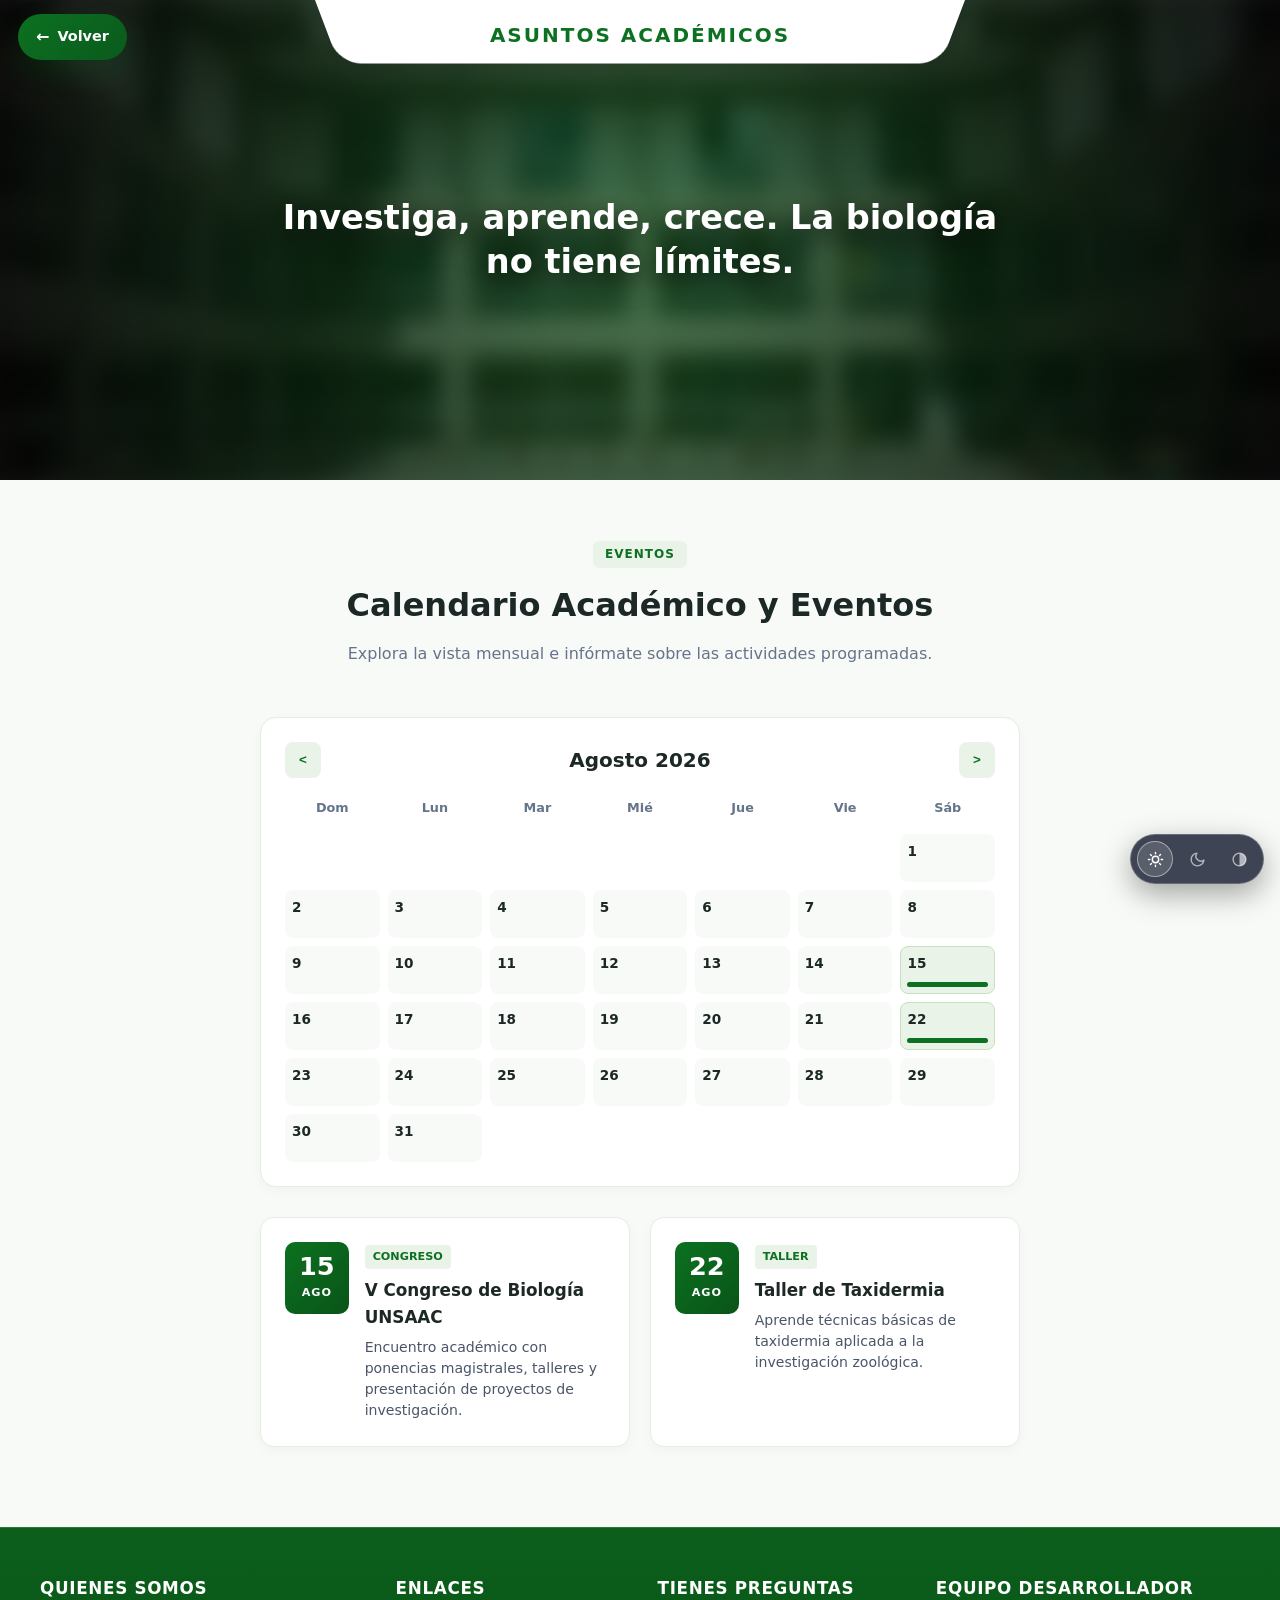
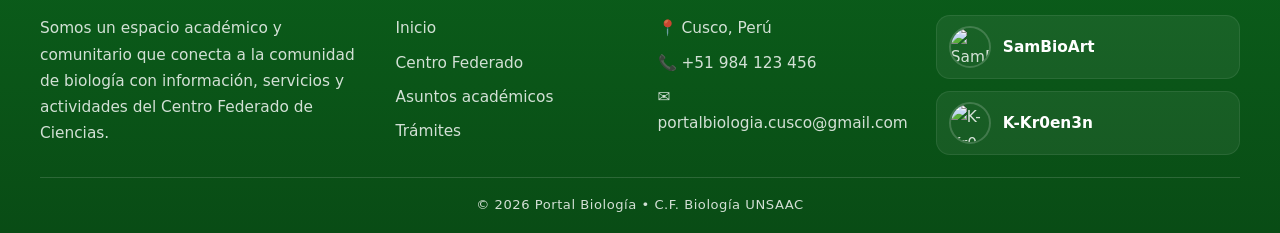
==== commit 36ad0e77: "añadir 2 temas generales: noche (azul) y contraste (negro) con interruptor flotante" ====
--- a/asuntos.html
+++ b/asuntos.html
@@ -8,6 +8,8 @@
 <link rel="stylesheet" href="css/style.css">
 <link rel="stylesheet" href="css/asuntos.css">
 <link rel="stylesheet" href="css/pfrecuentes.css">
+<link rel="stylesheet" href="css/temas.css">
+<script src="js/temas.js"></script>
 <script src="js/visitas.js" defer></script>
 </head>
 <body>
--- a/css/style.css
+++ b/css/style.css
@@ -307,17 +307,25 @@
   position: absolute;
   top: 16px;
   right: 16px;
-  width: 38px;
-  height: 38px;
-  border: none;
+  width: 40px;
+  height: 40px;
+  border: 1px solid rgba(255, 255, 255, 0.35);
   border-radius: 50%;
-  background: rgba(255, 255, 255, 0.92);
-  color: #0f172a;
-  font-size: 1.6rem;
+  background: rgba(15, 23, 42, 0.22);
+  backdrop-filter: blur(8px);
+  -webkit-backdrop-filter: blur(8px);
+  color: rgba(255, 255, 255, 0.92);
+  font-size: 1.4rem;
   line-height: 1;
   cursor: pointer;
   z-index: 2;
-  box-shadow: 0 10px 22px rgba(15, 23, 42, 0.12);
+  box-shadow: 0 8px 22px rgba(15, 23, 42, 0.18);
+  transition: background 0.2s ease, transform 0.2s ease;
+}
+
+.promo-close:hover {
+  background: rgba(15, 23, 42, 0.45);
+  transform: rotate(90deg) scale(1.06);
 }
 
 /* GIF animado en el modal "Página en construcción" */
--- a/css/asuntos.css
+++ b/css/asuntos.css
@@ -363,20 +363,22 @@
   line-height: 1.5;
 }
 
-/* Centros de Investigación - Layout Alternado */
+/* Centros de Investigación - Rejilla de 2 columnas */
 .centros-lista {
+  display: grid;
+  grid-template-columns: repeat(2, minmax(0, 1fr));
+  gap: 26px;
+  align-items: stretch;
+}
+
+.centro-item {
   display: flex;
   flex-direction: column;
-  gap: 40px;
-}
-
-.centro-item {
-  display: flex;
-  align-items: center;
-  gap: 40px;
+  align-items: stretch;
+  gap: 0;
   background-color: #ffffff;
   background-image: linear-gradient(160deg, var(--tc-suave, rgba(12,113,32,0.04)) 0%, #ffffff 45%);
-  padding: 36px;
+  padding: 30px;
   border-radius: 20px;
   border: 1px solid var(--tc-borde, #e6ede4);
   box-shadow: 0 6px 20px rgba(0, 0, 0, 0.04);
@@ -390,22 +392,24 @@
 }
 
 .centro-izq {
-  flex-direction: row;
+  flex-direction: column;
 }
 
 .centro-der {
-  flex-direction: row-reverse;
-}
-
-/* Móvil: apilar la tarjeta en columna (debe ir DESPUÉS de .centro-izq/.centro-der
-   porque ambos comparten especificidad y el orden del cascade gana) */
+  flex-direction: column;
+}
+
+/* Móvil/tablet: colapsar la rejilla a 1 columna y centrar la tarjeta */
+@media (max-width: 900px) {
+  .centros-lista {
+    grid-template-columns: 1fr;
+    gap: 24px;
+  }
+}
+
 @media (max-width: 600px) {
-  .centro-item,
-  .centro-izq,
-  .centro-der {
-    flex-direction: column;
+  .centro-item {
     text-align: center;
-    gap: 20px;
     padding: 26px 18px;
   }
 
@@ -427,18 +431,40 @@
   .centro-teams {
     justify-content: center;
   }
-
-  .centro-lista {
-    gap: 22px;
-  }
 }
 
 .centro-contenido {
   flex: 1;
+  width: 100%;
+  display: flex;
+  flex-direction: column;
+}
+
+/* Orden visual: descripción → etiquetas → director → redes (pie de tarjeta) */
+.centro-contenido > .centro-teams {
+  order: 1;
+}
+
+.centro-contenido > .centro-director {
+  order: 2;
+}
+
+.centro-contenido > .centro-redes {
+  order: 4;
+  margin-top: auto;
+  padding-top: 16px;
+  border-top: 1px dashed var(--tc-borde, #e6ede4);
+}
+
+.centro-contenido > .centro-decoracion {
+  order: 3;
 }
 
 .centro-visual {
   flex-shrink: 0;
+  align-self: center;
+  order: -1;
+  margin-bottom: 20px;
 }
 
 .centro-icono {
@@ -487,6 +513,22 @@
   vertical-align: middle;
 }
 
+.centro-categoria {
+  display: inline-block;
+  font-size: 0.62rem;
+  font-weight: 800;
+  text-transform: uppercase;
+  letter-spacing: 0.5px;
+  color: var(--tc-oscuro, #475569);
+  background-color: #ffffff;
+  border: 1px solid var(--tc-borde, #cbd5e1);
+  padding: 3px 9px;
+  border-radius: 20px;
+  margin-bottom: 14px;
+  margin-left: 8px;
+  vertical-align: middle;
+}
+
 .centro-contenido h3 {
   font-size: 1.25rem;
   color: var(--tc-oscuro, #1c2826);
@@ -513,10 +555,9 @@
 .centro-decoracion {
   display: flex;
   align-items: flex-end;
+  justify-content: center;
   gap: 16px;
-  margin-top: 16px;
-  padding-top: 14px;
-  border-top: 1px dashed var(--tc-borde, #e6ede4);
+  margin-top: 12px;
 }
 
 .deco-icon {
--- a/css/temas.css
+++ b/css/temas.css
@@ -0,0 +1,359 @@
+/* ==========================================================================
+   TEMAS DEL PORTAL
+   --------------------------------------------------------------------------
+   Activación: se pone un atributo sobre la etiqueta <html>:
+     <html lang="es" data-tema="noche">
+     <html lang="es" data-tema="contra">
+   Sin atributo (o data-tema vacío) se mantiene el tema claro original.
+   - "noche"  : modo oscuro con colores azulados.
+   - "contra" : modo de alto contraste con negros intensos.
+   La base del tema claro sigue siendo el CSS original del portal; aquí solo
+   se sobrescriben superficies, textos y acentos para los dos temas nuevos.
+   ========================================================================== */
+
+/* ---------------------------------------------------------------------------
+   1. PALETA POR TEMA (variables que consumen las reglas compartidas)
+   --------------------------------------------------------------------------- */
+html[data-tema="noche"] {
+  color-scheme: dark;
+  --t-bg: #0e1c2c;          /* fondo de página              */
+  --t-panel: #142b42;       /* tarjetas / cajas blancas     */
+  --t-soft: #10253a;        /* superficies suaves claras    */
+  --t-texto: #e3eef9;
+  --t-sec: #a9c5e2;         /* texto secundario             */
+  --t-atenuado: #8fb1ce;    /* texto atenuado / placeholders */
+  --t-borde: rgba(141, 190, 240, 0.16);
+  --t-borde2: rgba(141, 190, 240, 0.42);
+  --t-ac: #6fb1f5;          /* acento azul (texto/iconos)   */
+  --t-ac-suave: #4d94e0;    /* acento para contorno/hover   */
+  --t-ac-fuerte: #2f6fb5;   /* acento sólido (botones)      */
+  --t-ac-profundo: #214b79;
+  --t-ac-tinto: rgba(111, 177, 245, 0.14);
+  --t-sombra: rgba(2, 8, 18, 0.45);
+}
+
+html[data-tema="contra"] {
+  color-scheme: dark;
+  --t-bg: #000000;
+  --t-panel: #000000;
+  --t-soft: #0a0a0a;
+  --t-texto: #ffffff;
+  --t-sec: #e6e6e6;
+  --t-atenuado: #cccccc;
+  --t-borde: #ffffff;
+  --t-borde2: #ffffff;
+  --t-ac: #ffffff;
+  --t-ac-suave: #ffffff;
+  --t-ac-fuerte: #ffffff;
+  --t-ac-profundo: #ffffff;
+  --t-ac-tinto: rgba(255, 255, 255, 0.18);
+  --t-sombra: none;
+}
+
+/* ---------------------------------------------------------------------------
+   2. REGLAS COMPARTIDAS (se aplican en cualquiera de los temas nuevos)
+   --------------------------------------------------------------------------- */
+
+html[data-tema] body {
+  background-color: var(--t-bg);
+  color: var(--t-texto);
+}
+
+html[data-tema] :is(h1, h2, h3, h4) {
+  color: var(--t-texto);
+}
+
+html[data-tema] p {
+  color: var(--t-sec);
+}
+
+html[data-tema] a {
+  color: var(--t-ac);
+}
+
+/* --- Superficies principales (cajas blancas → panel oscuro) --- */
+html[data-tema] :is(
+  .Servicios, .mapa-contenedor, .noticia-card,
+  .centro-item, .calendario-wrapper, .evento-card,
+  .centro-card, .circulos-section,
+  .faq-item, .tramite-item,
+  .profile-card, .secretary-card, .accessory-item, .support-card,
+  .management-logo-image, .profesor-card,
+  .tienda-hero-card, .tienda-cat, .tienda-card,
+  .area-btn
+) {
+  background-color: var(--t-panel);
+  background-image: none;
+  border-color: var(--t-borde2);
+  box-shadow: 0 6px 20px var(--t-sombra);
+}
+
+html[data-tema] .centro-item {
+  background-image: linear-gradient(160deg, var(--tc-suave, rgba(111,177,245,0.10)) 0%, var(--t-panel) 60%);
+}
+
+/* --- Superficies suaves (verdes/grises claros → neutro oscuro) --- */
+html[data-tema] :is(
+  .card, .circulo-card, .curso-item, .stat-box, .grafica-container,
+  .tramite-paso, .cal-cell, .evento-card-popup, .manual-profesores
+) {
+  background-color: var(--t-soft);
+  border-color: var(--t-borde);
+}
+
+html[data-tema] .noticia-imagen {
+  background-color: var(--t-ac-tinto);
+}
+
+/* --- Etiquetas / chips (fondo verde claro + texto verde) --- */
+html[data-tema] :is(
+  .asuntos-label, .evento-tag, .card-tag, .noticia-fecha,
+  .faq-label, .tramites-label, .manual-label,
+  .centros-label, .circulos-label,
+  .profesor-info .card-tag, .buscador-icon
+) {
+  background-color: var(--t-ac-tinto);
+  color: var(--t-ac);
+  border: 1px solid var(--t-borde2);
+}
+
+html[data-tema] .badge-tag {
+  background-color: var(--t-ac-fuerte);
+  color: var(--t-bg);
+}
+
+/* --- Texto con acento verde → acento del tema --- */
+html[data-tema] :is(
+  .header-content .logo p, .cal-link, .noticia-cta,
+  .mapa-cargar-txt strong, .faq-categoria-titulo, .tramites-categoria-titulo,
+  .tienda-price, .tienda-kicker, .tienda-mini-stat strong,
+  .profesor-rango strong, .stat-box strong,
+  .buscador-profesor:focus-within, .Servicios_titulo h2,
+  .seccion-titulo > span, .mapa-titulo h2,
+  .timeline-summary-main h3, .progreso-bar-pct
+) {
+  color: var(--t-ac);
+}
+
+html[data-tema] :is(.faq-pregunta::after, .tramite-pregunta::after) {
+  color: var(--t-ac);
+}
+
+html[data-tema] :is(.faq-item[open], .tramite-item[open]) {
+  border-color: var(--t-ac-suave);
+}
+
+/* --- Títulos/Textos que eran color oscuro fijo --- */
+html[data-tema] :is(
+  .card h3, .noticia-contenido h3,
+  .asuntos-header h2, .evento-info h3, .cal-controls h3, .cal-cell-num,
+  .centros-header h2, .centro-card h3,
+  .profesor-info h2, .seccion-titulo h3, .curso-item strong,
+  .faq-pregunta, .faq-header h2, .faq-answer,
+  .tramite-pregunta, .tramites-header h2,
+  .progreso-fecha, .timeline-label, .progreso-etiqueta,
+  .comentarios-label, .comentarios-aviso, .comentarios-contador
+) {
+  color: var(--t-texto);
+}
+
+html[data-tema] .centro-contenido p,
+html[data-tema] .evento-info p,
+html[data-tema] .noticia-contenido p,
+html[data-tema] .faq-respuesta,
+html[data-tema] .buscador-profesor input,
+html[data-tema] .timeline-status {
+  color: var(--t-sec);
+}
+
+/* --- Componentes con fondo verde sólido → acento del tema --- */
+html[data-tema] :is(
+  .back-home-btn, .cal-nav-btn, .carousel-btn:hover,
+  .barra-progreso-badge, .progreso-bar-fill,
+  .tramite-paso::before, .cal-event-dot,
+  .comentarios-btn, .buscador-profesor button
+) {
+  background: var(--t-ac-fuerte);
+  color: var(--t-bg);
+  border-color: var(--t-borde2);
+  box-shadow: none;
+}
+
+html[data-tema] .back-home-btn:hover {
+  filter: brightness(1.12);
+}
+
+html[data-tema] .carousel-btn {
+  background-color: var(--t-panel);
+  color: var(--t-ac);
+}
+
+/* --- Hito/timeline --- */
+html[data-tema] .timeline-card {
+  background: var(--t-panel);
+  border-color: var(--t-borde);
+  box-shadow: 0 6px 14px var(--t-sombra);
+}
+
+html[data-tema] .timeline-item--highlight .timeline-card {
+  background: linear-gradient(135deg, var(--t-ac-tinto), rgba(0, 0, 0, 0.15));
+  border-color: var(--t-borde2);
+}
+
+html[data-tema] .timeline-item.is-current .timeline-card {
+  border-color: var(--t-ac-fuerte);
+  box-shadow: 0 0 0 3px var(--t-ac-tinto), 0 10px 22px var(--t-sombra);
+}
+
+html[data-tema] .timeline-marker {
+  border-color: var(--t-bg);
+}
+
+html[data-tema] .barra-progreso-track {
+  background: var(--t-ac-tinto);
+}
+
+/* --- Cabecera y hero --- */
+html[data-tema] .header-trapezoid::before {
+  background: var(--t-panel);
+  box-shadow: 0 4px 22px rgba(0, 0, 0, 0.5);
+}
+
+html[data-tema] .bloque_msg_consejo,
+html[data-tema] .bloque_msg_consejo p {
+  color: #ffffff;
+}
+
+/* --- Pie de página --- */
+html[data-tema] .site-footer {
+  border-top: 1px solid var(--t-borde2);
+}
+
+/* --- Formulario de comentarios (modal) --- */
+html[data-tema] .promo-comentarios .comentarios-card {
+  background: var(--t-panel);
+  border-color: var(--t-borde2);
+  box-shadow: 0 12px 30px var(--t-sombra);
+}
+
+html[data-tema] .promo-comentarios .comentarios-textarea {
+  background: var(--t-soft);
+  color: var(--t-texto);
+  border-color: var(--t-borde2);
+}
+
+html[data-tema] .promo-comentarios .comentarios-textarea::placeholder {
+  color: var(--t-atenuado);
+}
+
+html[data-tema] :is(input, textarea, select) {
+  color-scheme: dark;
+  background-color: var(--t-soft);
+  color: var(--t-texto);
+  border-color: var(--t-borde2);
+}
+
+/* ---------------------------------------------------------------------------
+   3. AJUSTES ESPECÍFICOS POR TEMA
+   --------------------------------------------------------------------------- */
+
+/* --- NOCHE (azul) --- */
+html[data-tema="noche"] .bloque_msg_overlay {
+  background: radial-gradient(circle, rgba(30, 92, 158, 0.5) 0%, rgba(2, 10, 22, 0.82) 100%);
+}
+
+html[data-tema="noche"] :is(.back-home-btn, .barra-progreso-badge, .progreso-bar-fill) {
+  background: linear-gradient(135deg, #2f77c9, #24558f);
+}
+
+html[data-tema="noche"] .site-footer {
+  background: linear-gradient(180deg, #0a1a2e 0%, #07111f 100%);
+  color: #d6e5f5;
+}
+
+html[data-tema="noche"] .promo-modal {
+  background: rgba(10, 24, 44, 0.55);
+  border-color: rgba(120, 180, 240, 0.25);
+}
+
+/* --- CONTRASTE (negro) --- */
+html[data-tema="contra"] .bloque_msg_overlay {
+  background: rgba(0, 0, 0, 0.85);
+}
+
+html[data-tema="contra"] :is(.back-home-btn, .barra-progreso-badge, .progreso-bar-fill) {
+  background: #ffffff;
+  color: #000000;
+}
+
+html[data-tema="contra"] .site-footer {
+  background: #000000;
+  color: #ffffff;
+}
+
+html[data-tema="contra"] .comentarios-card,
+html[data-tema="contra"] .promo-modal {
+  background: #000000;
+  border-color: #ffffff;
+}
+
+html[data-tema="contra"] .timeline-marker,
+html[data-tema="contra"] .cal-event-dot {
+  border-color: #ffffff;
+}
+
+html[data-tema="contra"] .noticia-imagen,
+html[data-tema="contra"] .cal-cell.selected,
+html[data-tema="contra"] .cal-cell.has-event {
+  background-color: #ffffff;
+}
+
+/* ==========================================================================
+   4. INTERRUPTOR DE TEMA (widget flotante inyectado por js/temas.js)
+   ========================================================================== */
+#temaSwitch {
+  position: fixed;
+  right: 16px;
+  bottom: 16px;
+  z-index: 950;
+  display: flex;
+  gap: 6px;
+  padding: 6px;
+  border-radius: 999px;
+  background: rgba(15, 23, 42, 0.8);
+  backdrop-filter: blur(10px);
+  -webkit-backdrop-filter: blur(10px);
+  border: 1px solid rgba(255, 255, 255, 0.22);
+  box-shadow: 0 10px 30px rgba(0, 0, 0, 0.35);
+}
+
+#temaSwitch button {
+  width: 36px;
+  height: 36px;
+  border-radius: 50%;
+  border: 1px solid transparent;
+  background: transparent;
+  color: rgba(255, 255, 255, 0.6);
+  display: flex;
+  align-items: center;
+  justify-content: center;
+  cursor: pointer;
+  transition: opacity 0.15s ease, background 0.15s ease, border-color 0.15s ease;
+}
+
+#temaSwitch button:hover {
+  color: #ffffff;
+  opacity: 1;
+}
+
+#temaSwitch button[aria-pressed="true"] {
+  color: #ffffff;
+  opacity: 1;
+  background: rgba(255, 255, 255, 0.14);
+  border-color: rgba(255, 255, 255, 0.45);
+}
+
+html[data-tema="contra"] #temaSwitch {
+  background: #000000;
+  border-color: #ffffff;
+}
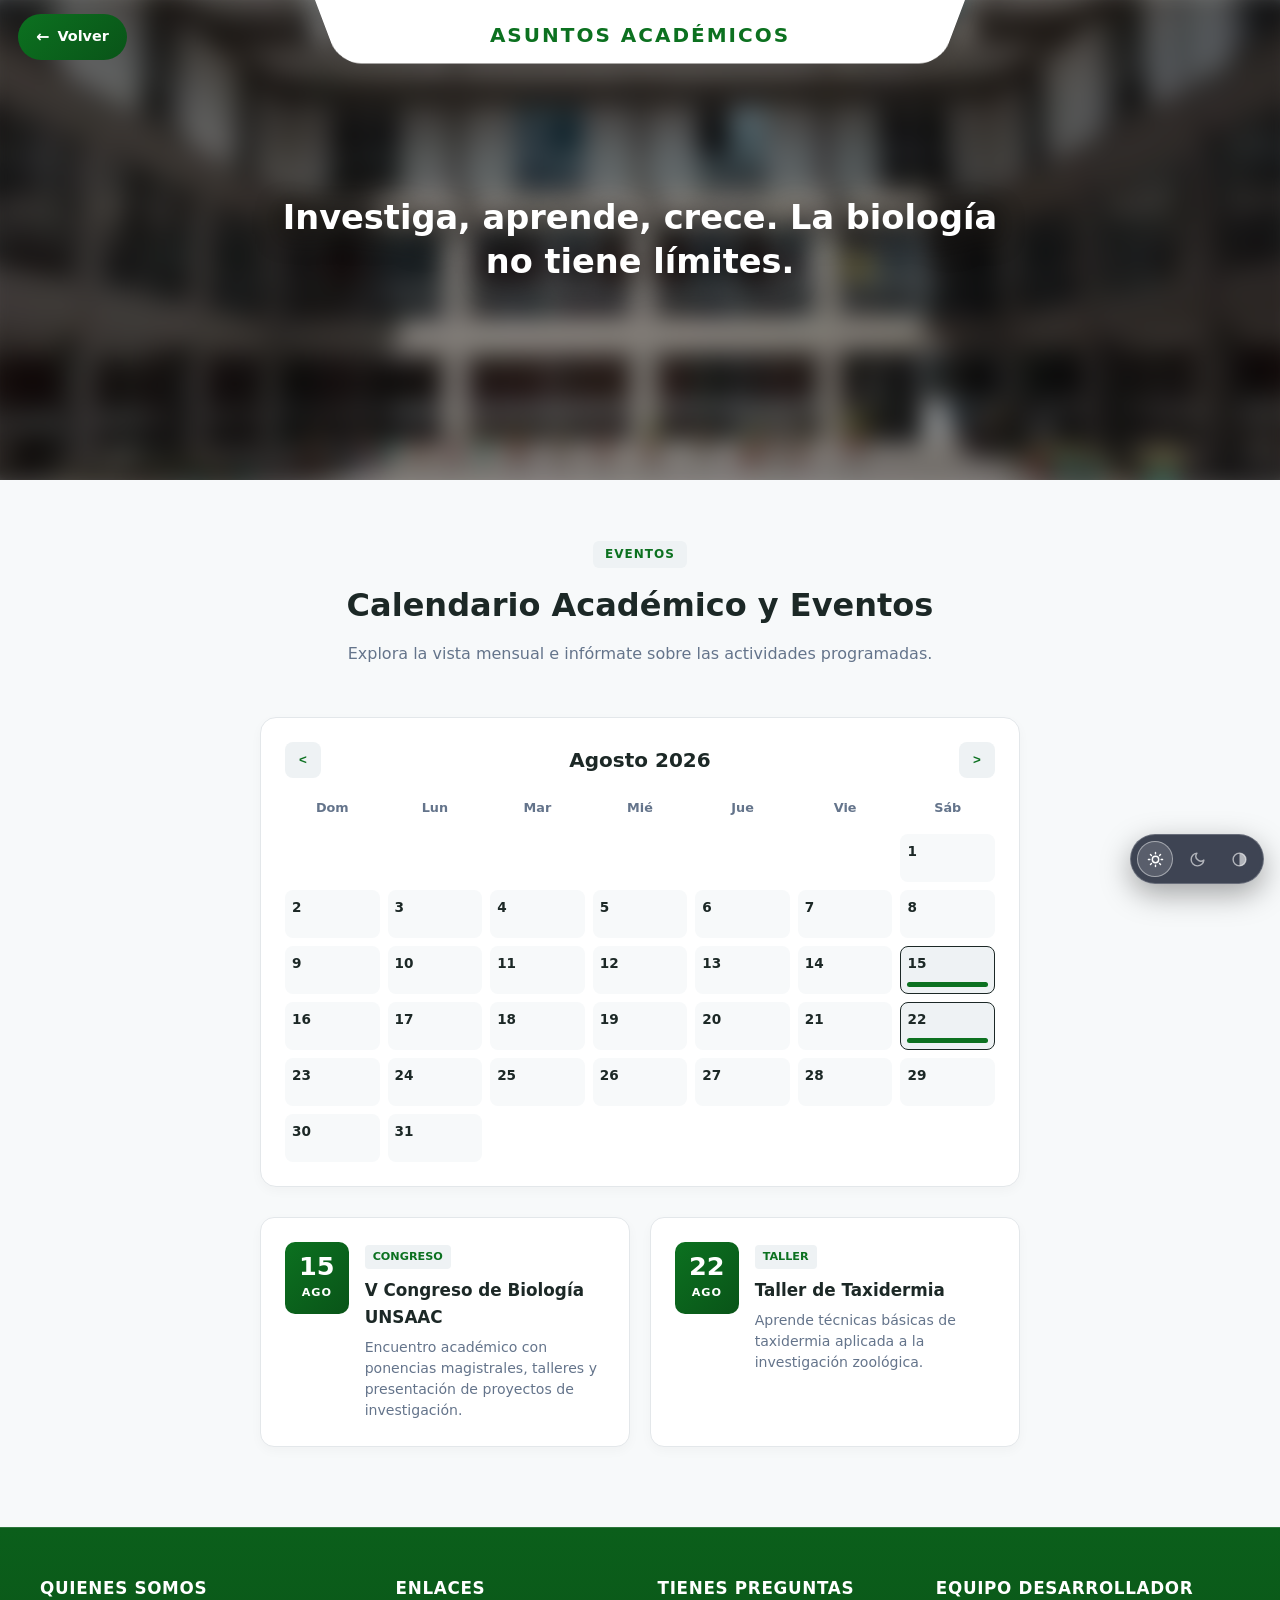
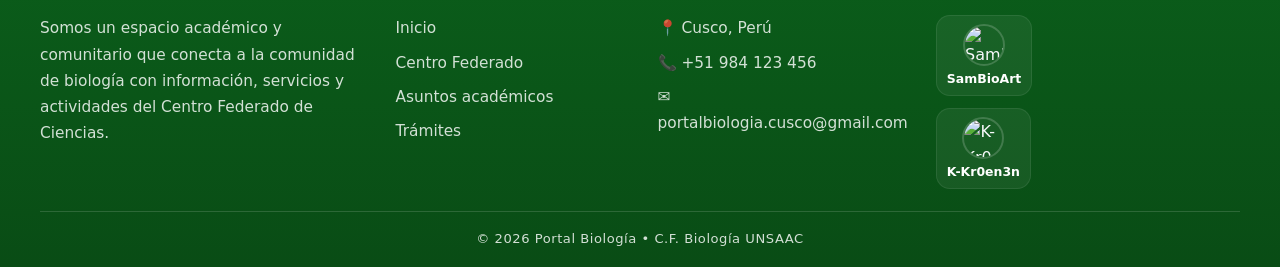
==== commit d088df79: "Update: Cambiando los redireccionamientos del index para que solo funcione lo que tenemos" ====
--- a/asuntos.html
+++ b/asuntos.html
@@ -94,14 +94,14 @@
             <div class="site-footer-section">
                 <h3>Equipo desarrollador</h3>
                 <div class="dev-list">
-                    <a class="dev-card" href="https://github.com/SamBioArt" target="_blank" rel="noreferrer">
+                    <div class="dev-card">
                         <img src="https://github.com/SamBioArt.png" alt="SamBioArt">
                         <span>SamBioArt</span>
-                    </a>
-                    <a class="dev-card" href="https://github.com/K-Kr0en3n" target="_blank" rel="noreferrer">
+                    </div>
+                    <div class="dev-card">
                         <img src="https://github.com/K-Kr0en3n.png" alt="K-Kr0en3n">
                         <span>K-Kr0en3n</span>
-                    </a>
+                    </div>
                 </div>
             </div>
         </div>
--- a/css/style.css
+++ b/css/style.css
@@ -7,10 +7,31 @@
   padding: 0;
 }
 
+/* Paleta base (tema claro). Los temas de css/temas.css sobrescriben estas
+   variables para que todo el portal respete los colores del tema activo. */
+:root {
+  --texto: #1c2826;
+  --muted: #64748b;
+  --atenuado: #94a3b8;
+  --ac: #0c7120;
+  --ac-suave: #2d9b46;
+  --ac-profundo: #095418;
+  --ac-brillo: #90c84f;
+  --suave: #eef2f4;
+  --claro: #f7f9fa;
+  --superficie: #ffffff;
+  --borde: #e3e7ea;
+  --sombra: rgba(15, 23, 42, 0.05);
+  --tinta: var(--tinta);
+  --tinta2: var(--tinta2);
+  --tinta3: var(--tinta3);
+  --burbuja: var(--burbuja);
+}
+
 body {
   font-family: system-ui, -apple-system, BlinkMacSystemFont, 'Segoe UI', Roboto, Oxygen, Ubuntu, Cantarell, sans-serif;
-  background-color: #f8faf7;
-  color: #1c2826;
+  background-color: var(--claro);
+  color: var(--texto);
   line-height: 1.6;
   -webkit-font-smoothing: antialiased;
   overflow-x: hidden;
@@ -229,6 +250,84 @@
   text-shadow: 0 4px 12px rgba(15, 23, 42, 0.32);
 }
 
+.comentarios-cta-wrap {
+  max-width: 1200px;
+  margin: 28px auto 14px;
+  padding: 0 20px;
+}
+
+.comentarios-cta-btn {
+  display: inline-flex;
+  align-items: center;
+  justify-content: center;
+  padding: 12px 22px;
+  border: 1px solid rgba(255, 255, 255, 0.22);
+  border-radius: 999px;
+  background: linear-gradient(135deg, #1b8a3a 0%, #115d2d 100%);
+  color: #ffffff;
+  font-size: 0.82rem;
+  font-weight: 800;
+  letter-spacing: 0.08em;
+  text-transform: uppercase;
+  text-decoration: none;
+  cursor: pointer;
+  box-shadow: 0 12px 24px rgba(10, 78, 32, 0.28);
+  transition: transform 0.15s ease, box-shadow 0.15s ease, opacity 0.15s ease;
+}
+
+.comentarios-cta-btn:hover,
+.comentarios-cta-btn:focus-visible {
+  transform: translateY(-1px);
+  box-shadow: 0 14px 28px rgba(10, 78, 32, 0.32);
+}
+
+.comentarios-modal {
+  position: fixed;
+  inset: 0;
+  display: none;
+  align-items: center;
+  justify-content: center;
+  padding: 20px;
+  z-index: 1000;
+}
+
+.comentarios-modal.is-open {
+  display: flex;
+}
+
+.comentarios-modal-backdrop {
+  position: absolute;
+  inset: 0;
+  background: rgba(5, 17, 12, 0.6);
+  backdrop-filter: blur(6px);
+  -webkit-backdrop-filter: blur(6px);
+}
+
+.comentarios-modal-panel {
+  position: relative;
+  width: min(540px, calc(100vw - 32px));
+  background: linear-gradient(180deg, rgba(16, 92, 38, 0.96), rgba(9, 58, 24, 0.96));
+  border: 1px solid rgba(255, 255, 255, 0.24);
+  border-radius: 20px;
+  box-shadow: 0 24px 64px rgba(8, 34, 17, 0.52);
+  overflow: hidden;
+}
+
+.comentarios-modal-close {
+  position: absolute;
+  top: 14px;
+  right: 14px;
+  width: 36px;
+  height: 36px;
+  border: 1px solid rgba(255, 255, 255, 0.2);
+  border-radius: 50%;
+  background: rgba(255, 255, 255, 0.08);
+  color: #ffffff;
+  font-size: 1.2rem;
+  line-height: 1;
+  cursor: pointer;
+}
+
 .back-home-wrap {
   position: fixed;
   top: 14px;
@@ -244,21 +343,21 @@
   display: inline-flex;
   align-items: center;
   gap: 8px;
-  background: linear-gradient(135deg, #0c7120, #0a5a1d);
+  background: linear-gradient(135deg, var(--ac), var(--ac-profundo));
   color: #ffffff;
   text-decoration: none;
   font-size: 0.9rem;
   font-weight: 700;
   border-radius: 999px;
   padding: 10px 18px;
-  box-shadow: 0 12px 28px rgba(12, 113, 32, 0.2);
+  box-shadow: 0 12px 28px var(--tinta2);
   transition: transform 0.2s ease, box-shadow 0.2s ease, filter 0.2s ease;
 }
 
 .back-home-btn:hover,
 .back-home-btn:focus-visible {
   transform: translateY(-1px);
-  box-shadow: 0 16px 30px rgba(12, 113, 32, 0.28);
+  box-shadow: 0 16px 30px var(--tinta2);
   filter: brightness(1.04);
 }
 
@@ -292,15 +391,15 @@
 }
 
 .promo-btn-primary {
-  background: linear-gradient(135deg, #0c7120, #2d9b46);
+  background: linear-gradient(135deg, var(--ac), var(--ac-suave));
   color: #ffffff;
-  box-shadow: 0 10px 22px rgba(12, 113, 32, 0.25);
+  box-shadow: 0 10px 22px var(--tinta2);
 }
 
 .promo-btn-secondary {
-  background: #eef7ee;
-  color: #0c7120;
-  border: 1px solid rgba(12, 113, 32, 0.12);
+  background: var(--claro);
+  color: var(--ac);
+  border: 1px solid var(--tinta2);
 }
 
 .promo-close {
@@ -408,7 +507,7 @@
   left: 0;
   right: 0;
   bottom: 0;
-  background: linear-gradient(135deg, #ffffff 0%, #ffffff 100%);
+  background: linear-gradient(135deg, var(--superficie) 0%, var(--superficie) 100%);
   box-shadow: 0 4px 20px rgba(0, 0, 0, 0.25);
   
   /* Inclinación 3D para la forma de trapecio */
@@ -424,7 +523,7 @@
 .header-content .logo p {
   font-weight: 800;
   font-size: 1.25rem;
-  color: #0c7120;
+  color: var(--ac);
   text-transform: uppercase;
   letter-spacing: 2px;
   text-shadow: 0 1px 1px rgba(255, 255, 255, 0.4);
@@ -460,7 +559,7 @@
 .bloque_msg_overlay {
   position: absolute;
   inset: 0;
-  background: radial-gradient(circle, rgba(12, 113, 32, 0.45) 0%, rgba(0, 0, 0, 0.75) 100%);
+  background: radial-gradient(circle, var(--tinta3) 0%, rgba(0, 0, 0, 0.75) 100%);
   backdrop-filter: blur(4px);
   -webkit-backdrop-filter: blur(4px);
   z-index: 2;
@@ -477,7 +576,7 @@
 .badge-tag {
   display: inline-block;
   background-color: rgba(255, 255, 255, 0.9);
-  color: #0c7120;
+  color: var(--ac);
   font-weight: 700;
   font-size: 0.85rem;
   padding: 6px 16px;
@@ -551,13 +650,13 @@
 .icon-circle {
   width: 88px;
   height: 88px;
-  background: linear-gradient(145deg, #0c7120, #095418);
+  background: linear-gradient(145deg, var(--ac), var(--ac-profundo));
   border-radius: 50%;
   display: flex;
   align-items: center;
   justify-content: center;
   margin-bottom: 14px;
-  box-shadow: 0 10px 20px rgba(12, 113, 32, 0.25);
+  box-shadow: 0 10px 20px var(--tinta2);
   transition: all 0.35s cubic-bezier(0.175, 0.885, 0.32, 1.275);
   position: relative;
   z-index: 2;
@@ -577,22 +676,22 @@
   transform: scale(1.25);
   transform-origin: center;
   overflow: visible;
-  color: #e8f5d0;
+  color: var(--ac-brillo);
 }
 
 .Box-2:hover {
   transform: translateY(-4px) scale(1.04);
-  filter: drop-shadow(0 10px 14px rgba(12, 113, 32, 0.16));
+  filter: drop-shadow(0 10px 14px var(--tinta2));
 }
 
 .Box-2:hover .icon-circle {
-  background: linear-gradient(145deg, #c2c81f, #aab018);
-  box-shadow: 0 16px 28px rgba(194, 200, 31, 0.38);
+  background: linear-gradient(145deg, var(--oliva), var(--oliva-osc));
+  box-shadow: 0 16px 28px var(--sobra-carta-fuerte);
   transform: scale(1.08) rotate(6deg);
 }
 
 .Box-2:hover .icon-circle svg {
-  color: #0c7120;
+  color: var(--ac);
 }
 
 .Box-2 p {
@@ -613,10 +712,10 @@
   max-width: 1200px;
   margin: 18px auto 0;
   padding: 18px 20px 20px;
-  background: linear-gradient(180deg, #f9fff8 0%, #edf7ee 100%);
-  border: 1px solid rgba(12, 113, 32, 0.12);
+  background: linear-gradient(180deg, var(--claro) 0%, var(--suave) 100%);
+  border: 1px solid var(--tinta2);
   border-radius: 24px;
-  box-shadow: 0 20px 50px rgba(12, 113, 32, 0.12);
+  box-shadow: 0 20px 50px var(--tinta2);
 }
 
 .timeline-panel {
@@ -640,7 +739,7 @@
   gap: 12px;
   margin-bottom: 14px;
   padding: 4px 8px 12px;
-  border-bottom: 1px solid rgba(12, 113, 32, 0.12);
+  border-bottom: 1px solid var(--tinta2);
 }
 
 .timeline-label {
@@ -648,14 +747,14 @@
   font-size: 0.72rem;
   text-transform: uppercase;
   letter-spacing: 0.1em;
-  color: #5d7b5d;
+  color: var(--muted);
   font-weight: 800;
   margin-bottom: 4px;
 }
 
 .timeline-summary-main h3 {
   font-size: clamp(1.2rem, 2vw, 1.7rem);
-  color: #155f2d;
+  color: var(--ac-profundo);
   font-weight: 900;
   letter-spacing: 0.02em;
 }
@@ -666,13 +765,13 @@
   justify-content: center;
   padding: 8px 14px;
   border-radius: 999px;
-  background: linear-gradient(135deg, #0c7120, #2d9b46);
+  background: linear-gradient(135deg, var(--ac), var(--ac-suave));
   color: #ffffff;
   font-size: 0.72rem;
   font-weight: 800;
   letter-spacing: 0.09em;
   text-transform: uppercase;
-  box-shadow: 0 8px 16px rgba(12, 113, 32, 0.25);
+  box-shadow: 0 8px 16px var(--tinta2);
 }
 
 /* --- Barra de progreso horizontal (% del ciclo transcurrido) --- */
@@ -687,7 +786,7 @@
   flex: 1;
   height: 10px;
   border-radius: 999px;
-  background: rgba(12, 113, 32, 0.12);
+  background: var(--tinta2);
   overflow: hidden;
 }
 
@@ -695,7 +794,7 @@
   height: 100%;
   width: 0%;
   border-radius: 999px;
-  background: linear-gradient(90deg, #0c7120, #90c84f);
+  background: linear-gradient(90deg, var(--ac), var(--ac-brillo));
   transition: width 0.6s ease;
 }
 
@@ -704,19 +803,19 @@
   text-align: right;
   font-size: 0.85rem;
   font-weight: 800;
-  color: #155f2d;
+  color: var(--ac-profundo);
 }
 
 .timeline-status {
   margin: 0 8px 4px;
   padding: 10px 14px;
   border-radius: 12px;
-  background: rgba(12, 113, 32, 0.08);
-  color: #1b4d2c;
+  background: var(--tinta);
+  color: var(--texto);
   font-size: 0.95rem;
   font-weight: 700;
   line-height: 1.5;
-  box-shadow: inset 0 0 0 1px rgba(12, 113, 32, 0.08);
+  box-shadow: inset 0 0 0 1px var(--tinta);
 }
 
 /* --- Lista vertical compacta (sin zigzag) --- */
@@ -737,7 +836,7 @@
   bottom: 4px;
   width: 3px;
   border-radius: 999px;
-  background: linear-gradient(180deg, rgba(12,113,32,0.55), rgba(12,113,32,0.12));
+  background: linear-gradient(180deg, var(--tinta3), var(--tinta2));
 }
 
 .timeline-item {
@@ -756,9 +855,9 @@
   width: 14px;
   height: 14px;
   border-radius: 50%;
-  background: linear-gradient(135deg, #0c7120, #90c84f);
-  border: 3px solid #f8fff9;
-  box-shadow: 0 0 0 3px rgba(12, 113, 32, 0.14);
+  background: linear-gradient(135deg, var(--ac), var(--ac-brillo));
+  border: 3px solid var(--claro);
+  box-shadow: 0 0 0 3px var(--tinta2);
   transform: translateY(-50%);
   z-index: 2;
 }
@@ -770,20 +869,20 @@
   flex: 1;
   padding: 10px 16px;
   background: rgba(255, 255, 255, 0.85);
-  border: 1px solid rgba(12,113,32,0.08);
+  border: 1px solid var(--tinta);
   border-radius: 14px;
-  box-shadow: 0 6px 14px rgba(15, 56, 26, 0.06);
+  box-shadow: 0 6px 14px var(--sobra-carta);
   transition: transform 0.2s ease, box-shadow 0.2s ease, border-color 0.2s ease;
 }
 
 .timeline-card:hover {
   transform: translateX(4px);
-  box-shadow: 0 10px 20px rgba(15, 56, 26, 0.1);
+  box-shadow: 0 10px 20px var(--sobra-carta-fuerte);
 }
 
 .timeline-item--highlight .timeline-card {
-  background: linear-gradient(135deg, #f2fbe8, #e3f5d9);
-  border-color: rgba(12, 113, 32, 0.22);
+  background: var(--tl-hl-grad);
+  border-color: var(--tinta2);
 }
 
 .timeline-item.is-completed {
@@ -791,7 +890,7 @@
 }
 
 .timeline-item.is-completed .timeline-marker {
-  background: linear-gradient(135deg, #6f9c4f, #b9d98a);
+  background: var(--tl-ok-grad);
 }
 
 .timeline-item.is-current {
@@ -799,14 +898,14 @@
 }
 
 .timeline-item.is-current .timeline-card {
-  border-color: rgba(12, 113, 32, 0.34);
-  box-shadow: 0 0 0 3px rgba(12, 113, 32, 0.1), 0 10px 22px rgba(12, 113, 32, 0.14);
+  border-color: var(--tinta3);
+  box-shadow: 0 0 0 3px var(--tinta), 0 10px 22px var(--tinta2);
 }
 
 .timeline-item.is-current .timeline-marker {
   width: 18px;
   height: 18px;
-  box-shadow: 0 0 0 4px rgba(12, 113, 32, 0.16);
+  box-shadow: 0 0 0 4px var(--tinta2);
 }
 
 .progreso-etiqueta {
@@ -814,20 +913,20 @@
   text-transform: uppercase;
   letter-spacing: 0.08em;
   font-weight: 800;
-  color: #56715d;
+  color: var(--muted);
 }
 
 .progreso-fecha {
   font-size: 0.92rem;
   font-weight: 800;
-  color: #173d2a;
+  color: var(--muted);
 }
 
 .cal-link {
   flex-shrink: 0;
   font-size: 0.75rem;
   font-weight: 700;
-  color: #0c7120;
+  color: var(--ac);
   text-decoration: none;
   white-space: nowrap;
 }
@@ -880,9 +979,9 @@
    ========================================================================== */
 .Servicios {
   width: 100%;
-  background-color: #ffffff;
+  background-color: var(--superficie);
   padding: 60px 0 80px;
-  border-top: 1px solid #e2e8f0;
+  border-top: 1px solid var(--borde);
 }
 
 .Servicios_titulo {
@@ -893,13 +992,13 @@
 
 .Servicios_titulo h2 {
   font-size: 2rem;
-  color: #0c7120;
+  color: var(--ac);
   margin-bottom: 10px;
   font-weight: 700;
 }
 
 .Servicios_titulo p {
-  color: #64748b;
+  color: var(--muted);
   font-size: 1rem;
 }
 
@@ -912,10 +1011,10 @@
 }
 
 .card {
-  background-color: #f8faf7;
+  background-color: var(--claro);
   padding: 28px;
   border-radius: 16px;
-  border: 1px solid #e6ede4;
+  border: 1px solid var(--borde);
   box-shadow: 0 4px 12px rgba(0, 0, 0, 0.03);
   transition: transform 0.25s ease, box-shadow 0.25s ease;
 }
@@ -928,8 +1027,8 @@
 
 .card:hover {
   transform: translateY(-4px);
-  box-shadow: 0 10px 24px rgba(12, 113, 32, 0.1);
-  border-color: #c2c81f;
+  box-shadow: 0 10px 24px var(--tinta);
+  border-color: var(--oliva);
 }
 
 .card-tag {
@@ -937,8 +1036,8 @@
   font-size: 0.75rem;
   font-weight: 700;
   text-transform: uppercase;
-  color: #0c7120;
-  background-color: #eaf3e8;
+  color: var(--ac);
+  background-color: var(--suave);
   padding: 4px 10px;
   border-radius: 6px;
   margin-bottom: 12px;
@@ -946,13 +1045,13 @@
 
 .card h3 {
   font-size: 1.2rem;
-  color: #1c2826;
+  color: var(--texto);
   margin-bottom: 8px;
 }
 
 .card p {
   font-size: 0.92rem;
-  color: #4a5568;
+  color: var(--muted);
   line-height: 1.5;
 }
 
@@ -992,9 +1091,9 @@
   flex: 0 0 300px;
   flex-shrink: 0;
   display: block;
-  background-color: #ffffff;
+  background-color: var(--superficie);
   border-radius: 16px;
-  border: 1px solid #e6ede4;
+  border: 1px solid var(--borde);
   box-shadow: 0 4px 12px rgba(0, 0, 0, 0.03);
   overflow: hidden;
   transition: transform 0.25s ease, box-shadow 0.25s ease;
@@ -1005,14 +1104,14 @@
 
 .noticia-card:hover {
   transform: translateY(-4px);
-  box-shadow: 0 10px 24px rgba(12, 113, 32, 0.1);
-  border-color: #c2c81f;
+  box-shadow: 0 10px 24px var(--tinta);
+  border-color: var(--oliva);
 }
 
 .noticia-imagen {
   width: 100%;
   height: 160px;
-  background-color: #eaf3e8;
+  background-color: var(--suave);
   overflow: hidden;
 }
 
@@ -1034,8 +1133,8 @@
   font-weight: 700;
   text-transform: uppercase;
   letter-spacing: 0.5px;
-  color: #0c7120;
-  background-color: #eaf3e8;
+  color: var(--ac);
+  background-color: var(--suave);
   padding: 3px 10px;
   border-radius: 6px;
   margin-bottom: 10px;
@@ -1043,14 +1142,14 @@
 
 .noticia-contenido h3 {
   font-size: 1.05rem;
-  color: #1c2826;
+  color: var(--texto);
   line-height: 1.3;
   margin-bottom: 6px;
 }
 
 .noticia-contenido p {
   font-size: 0.88rem;
-  color: #4a5568;
+  color: var(--muted);
   line-height: 1.5;
 }
 
@@ -1059,7 +1158,7 @@
   margin-top: 12px;
   font-size: 0.82rem;
   font-weight: 800;
-  color: #0c7120;
+  color: var(--ac);
 }
 
 .noticia-card:hover .noticia-cta {
@@ -1073,9 +1172,9 @@
   width: 42px;
   height: 42px;
   border-radius: 50%;
-  border: 1px solid #e6ede4;
-  background-color: #ffffff;
-  color: #0c7120;
+  border: 1px solid var(--borde);
+  background-color: var(--superficie);
+  color: var(--ac);
   font-size: 1.1rem;
   font-weight: 700;
   display: flex;
@@ -1088,7 +1187,7 @@
 }
 
 .carousel-btn:hover {
-  background-color: #0c7120;
+  background-color: var(--ac);
   color: #ffffff;
 }
 
@@ -1116,7 +1215,7 @@
 .site-footer {
   width: 100%;
   background: linear-gradient(180deg, #0b5f1b 0%, #094c15 100%);
-  color: #effff3;
+  color: var(--claro);
   padding: 48px 20px 18px;
   box-shadow: inset 0 1px 0 rgba(255, 255, 255, 0.14);
 }
@@ -1181,13 +1280,17 @@
 
 .dev-card {
   display: flex;
-  align-items: center;
-  gap: 12px;
-  padding: 10px 12px;
+  flex-direction: column;
+  align-items: center;
+  justify-content: center;
+  gap: 6px;
+  width: fit-content;
+  padding: 8px 10px;
   border-radius: 14px;
   background: rgba(255, 255, 255, 0.06);
   border: 1px solid rgba(255, 255, 255, 0.08);
   text-decoration: none;
+  cursor: default;
 }
 
 .dev-card img {
@@ -1196,11 +1299,15 @@
   border-radius: 50%;
   object-fit: cover;
   border: 2px solid rgba(255, 255, 255, 0.18);
+  display: block;
 }
 
 .dev-card span {
   color: #ffffff;
+  font-size: 0.78rem;
   font-weight: 600;
+  line-height: 1.2;
+  text-align: center;
 }
 
 .footer-bottom {
@@ -1384,12 +1491,12 @@
 
 .mapa-titulo h2 {
   font-size: 1.5rem;
-  color: #0c7120;
+  color: var(--ac);
   margin-bottom: 8px;
 }
 
 .mapa-titulo p {
-  color: #64748b;
+  color: var(--muted);
   font-size: 0.95rem;
 }
 
@@ -1398,8 +1505,8 @@
   margin: 0 auto;
   border-radius: 16px;
   overflow: hidden;
-  border: 1px solid #e6ede4;
-  background: #ffffff;
+  border: 1px solid var(--borde);
+  background: var(--superficie);
 }
 
 .mapa-contenedor iframe {
@@ -1418,12 +1525,12 @@
   height: 180px;
   border: 0;
   cursor: pointer;
-  background: linear-gradient(180deg, #f2f7f1 0%, #e7f0e4 100%);
+  background: linear-gradient(180deg, var(--claro) 0%, var(--suave) 100%);
   transition: background 0.2s ease;
 }
 
 .mapa-cargar:hover {
-  background: linear-gradient(180deg, #e7f0e4 0%, #dce9d8 100%);
+  background: linear-gradient(180deg, var(--suave) 0%, var(--borde) 100%);
 }
 
 .mapa-cargar-icono {
@@ -1437,12 +1544,12 @@
 }
 
 .mapa-cargar-txt strong {
-  color: #0c7120;
+  color: var(--ac);
   font-size: 1.05rem;
 }
 
 .mapa-cargar-txt small {
-  color: #64748b;
+  color: var(--muted);
   font-size: 0.85rem;
 }
 
--- a/css/asuntos.css
+++ b/css/asuntos.css
@@ -13,7 +13,7 @@
   display: flex;
   justify-content: center;
   gap: 8px;
-  background-color: #eaf3e8;
+  background-color: var(--suave);
   padding: 6px;
   border-radius: 12px;
   flex-wrap: wrap;
@@ -25,7 +25,7 @@
   border-radius: 8px;
   font-size: 0.9rem;
   font-weight: 600;
-  color: #4a5568;
+  color: var(--muted);
   background-color: transparent;
   cursor: pointer;
   touch-action: manipulation;
@@ -33,13 +33,13 @@
 }
 
 .toggle-btn:hover {
-  color: #0c7120;
+  color: var(--ac);
 }
 
 .toggle-btn.active {
-  background-color: #0c7120;
+  background-color: var(--ac);
   color: #ffffff;
-  box-shadow: 0 4px 12px rgba(12, 113, 32, 0.3);
+  box-shadow: 0 4px 12px var(--tinta2);
 }
 
 /* Panels */
@@ -65,8 +65,8 @@
   font-size: 0.75rem;
   font-weight: 700;
   text-transform: uppercase;
-  color: #0c7120;
-  background-color: #eaf3e8;
+  color: var(--ac);
+  background-color: var(--suave);
   padding: 4px 12px;
   border-radius: 6px;
   margin-bottom: 12px;
@@ -75,13 +75,13 @@
 
 .asuntos-header h2 {
   font-size: 2rem;
-  color: #1c2826;
+  color: var(--texto);
   margin-bottom: 10px;
   font-weight: 700;
 }
 
 .asuntos-header p {
-  color: #64748b;
+  color: var(--muted);
   font-size: 1rem;
 }
 
@@ -93,10 +93,10 @@
 }
 
 .timeline-panel {
-  background: linear-gradient(180deg, #f9fff8 0%, #edf7ee 100%);
-  border: 1px solid rgba(12, 113, 32, 0.14);
+  background: linear-gradient(180deg, var(--claro) 0%, var(--suave) 100%);
+  border: 1px solid var(--tinta2);
   border-radius: 22px;
-  box-shadow: 0 18px 42px rgba(12, 113, 32, 0.08);
+  box-shadow: 0 18px 42px var(--tinta);
   padding: 18px 18px 8px;
 }
 
@@ -116,7 +116,7 @@
   justify-content: space-between;
   gap: 12px;
   padding: 4px 8px 10px;
-  border-bottom: 1px solid rgba(12, 113, 32, 0.11);
+  border-bottom: 1px solid var(--tinta2);
 }
 
 .timeline-kicker {
@@ -126,12 +126,12 @@
   font-weight: 800;
   letter-spacing: 0.1em;
   text-transform: uppercase;
-  color: #55765a;
+  color: var(--muted);
 }
 
 .timeline-summary-head h2 {
   font-size: clamp(1.3rem, 2vw, 1.8rem);
-  color: #145d2b;
+  color: var(--ac-profundo);
   font-weight: 800;
 }
 
@@ -139,7 +139,7 @@
   display: flex;
   align-items: center;
   gap: 10px;
-  color: #145d2b;
+  color: var(--ac-profundo);
   font-size: 0.8rem;
   font-weight: 700;
 }
@@ -149,7 +149,7 @@
   align-items: center;
   padding: 7px 10px;
   border-radius: 999px;
-  background: rgba(12, 113, 32, 0.08);
+  background: var(--tinta);
 }
 
 .toggle-chevron {
@@ -159,9 +159,9 @@
   width: 28px;
   height: 28px;
   border-radius: 50%;
-  background: linear-gradient(135deg, #0c7120, #2d9b46);
-  color: #fff;
-  box-shadow: 0 8px 16px rgba(12, 113, 32, 0.2);
+  background: linear-gradient(135deg, var(--ac), var(--ac-suave));
+  color: #ffffff;
+  box-shadow: 0 8px 16px var(--tinta2);
 }
 
 .timeline-panel[open] .toggle-chevron {
@@ -172,8 +172,8 @@
   margin: 12px 8px 18px;
   padding: 12px 14px;
   border-radius: 12px;
-  background: rgba(12, 113, 32, 0.08);
-  color: #1d4d2c;
+  background: var(--tinta);
+  color: var(--muted);
   font-size: 0.96rem;
   font-weight: 700;
   line-height: 1.5;
@@ -196,7 +196,7 @@
   left: 0;
   right: 0;
   height: 4px;
-  background: linear-gradient(90deg, rgba(12,113,32,0.15), rgba(12,113,32,0.85), rgba(12,113,32,0.15));
+  background: linear-gradient(90deg, var(--tinta2), var(--tinta3), var(--tinta2));
   border-radius: 999px;
 }
 
@@ -217,9 +217,9 @@
   width: 18px;
   height: 18px;
   border-radius: 50%;
-  background: linear-gradient(135deg, #0c7120, #90c84f);
-  border: 4px solid #f8fff9;
-  box-shadow: 0 0 0 4px rgba(12, 113, 32, 0.12), 0 8px 18px rgba(12, 113, 32, 0.2);
+  background: linear-gradient(135deg, var(--ac), var(--ac-brillo));
+  border: 4px solid var(--claro);
+  box-shadow: 0 0 0 4px var(--tinta2), 0 8px 18px var(--tinta2);
 }
 
 .timeline-item.done,
@@ -231,11 +231,11 @@
 .timeline-item.active .timeline-dot {
   width: 20px;
   height: 20px;
-  box-shadow: 0 0 0 5px rgba(12, 113, 32, 0.12), 0 10px 18px rgba(12, 113, 32, 0.25);
+  box-shadow: 0 0 0 5px var(--tinta2), 0 10px 18px var(--tinta2);
 }
 
 .timeline-item.active .timeline-dot {
-  background: linear-gradient(135deg, #1ea74b, #a5d72d);
+  background: var(--tl-dot-grad);
 }
 
 .timeline-content {
@@ -245,12 +245,12 @@
   gap: 2px;
   text-align: center;
   background: rgba(255, 255, 255, 0.82);
-  border: 1px solid rgba(12, 113, 32, 0.08);
+  border: 1px solid var(--tinta);
   border-radius: 12px;
   padding: 10px 8px 8px;
   width: 100%;
   min-height: 70px;
-  box-shadow: 0 8px 20px rgba(15, 56, 26, 0.04);
+  box-shadow: 0 8px 20px var(--sobra-carta);
 }
 
 .timeline-content small {
@@ -258,19 +258,19 @@
   font-weight: 800;
   text-transform: uppercase;
   letter-spacing: 0.08em;
-  color: #5f725f;
+  color: var(--muted);
 }
 
 .timeline-content strong {
   font-size: 0.92rem;
-  color: #183d2a;
+  color: var(--texto);
   font-weight: 800;
 }
 
 .cal-link {
   border: none;
-  background: rgba(12, 113, 32, 0.08);
-  color: #145d2b;
+  background: var(--tinta);
+  color: var(--ac-profundo);
   padding: 7px 10px;
   border-radius: 999px;
   font-size: 0.72rem;
@@ -280,8 +280,8 @@
 }
 
 .cal-link:hover {
-  background: linear-gradient(135deg, #0c7120, #2d9b46);
-  color: #fff;
+  background: linear-gradient(135deg, var(--ac), var(--ac-suave));
+  color: #ffffff;
   transform: translateY(-1px);
 }
 
@@ -295,24 +295,24 @@
   display: flex;
   align-items: flex-start;
   gap: 16px;
-  background-color: #ffffff;
+  background-color: var(--superficie);
   padding: 24px;
   border-radius: 14px;
-  border: 1px solid #e6ede4;
+  border: 1px solid var(--borde);
   box-shadow: 0 4px 12px rgba(0, 0, 0, 0.03);
   transition: transform 0.25s ease, box-shadow 0.25s ease;
 }
 
 .evento-card:hover {
   transform: translateY(-3px);
-  box-shadow: 0 8px 20px rgba(12, 113, 32, 0.1);
+  box-shadow: 0 8px 20px var(--tinta);
 }
 
 .evento-fecha {
   display: flex;
   flex-direction: column;
   align-items: center;
-  background: linear-gradient(135deg, #0c7120, #095418);
+  background: linear-gradient(135deg, var(--ac), var(--ac-profundo));
   color: #ffffff;
   padding: 12px 14px;
   border-radius: 10px;
@@ -343,8 +343,8 @@
   font-size: 0.7rem;
   font-weight: 700;
   text-transform: uppercase;
-  color: #0c7120;
-  background-color: #eaf3e8;
+  color: var(--ac);
+  background-color: var(--suave);
   padding: 3px 8px;
   border-radius: 4px;
   margin-bottom: 8px;
@@ -352,14 +352,14 @@
 
 .evento-info h3 {
   font-size: 1.05rem;
-  color: #1c2826;
+  color: var(--texto);
   font-weight: 700;
   margin-bottom: 6px;
 }
 
 .evento-info p {
   font-size: 0.88rem;
-  color: #4a5568;
+  color: var(--muted);
   line-height: 1.5;
 }
 
@@ -376,19 +376,19 @@
   flex-direction: column;
   align-items: stretch;
   gap: 0;
-  background-color: #ffffff;
-  background-image: linear-gradient(160deg, var(--tc-suave, rgba(12,113,32,0.04)) 0%, #ffffff 45%);
+  background-color: var(--superficie);
+  background-image: linear-gradient(160deg, var(--tc-suave, var(--tinta)) 0%, var(--superficie) 45%);
   padding: 30px;
   border-radius: 20px;
-  border: 1px solid var(--tc-borde, #e6ede4);
+  border: 1px solid var(--tc-borde, var(--borde));
   box-shadow: 0 6px 20px rgba(0, 0, 0, 0.04);
   transition: transform 0.3s ease, box-shadow 0.3s ease, border-color 0.3s ease;
 }
 
 .centro-item:hover {
   transform: translateY(-4px);
-  box-shadow: 0 12px 32px var(--tc-suave, rgba(12, 113, 32, 0.1));
-  border-color: var(--tc, #0c7120);
+  box-shadow: 0 12px 32px var(--tc-suave, var(--tinta));
+  border-color: var(--tc, var(--ac));
 }
 
 .centro-izq {
@@ -453,7 +453,7 @@
   order: 4;
   margin-top: auto;
   padding-top: 16px;
-  border-top: 1px dashed var(--tc-borde, #e6ede4);
+  border-top: 1px dashed var(--tc-borde, var(--borde));
 }
 
 .centro-contenido > .centro-decoracion {
@@ -470,7 +470,7 @@
 .centro-icono {
   width: 120px;
   height: 120px;
-  background: linear-gradient(135deg, #eaf3e8 0%, #d4e8cc 100%);
+  background: linear-gradient(135deg, var(--suave) 0%, var(--borde) 100%);
   border-radius: 50%;
   display: flex;
   align-items: center;
@@ -483,7 +483,7 @@
   height: 120px;
   border-radius: 50%;
   object-fit: cover;
-  border: 3px solid var(--tc-borde, #e6ede4);
+  border: 3px solid var(--tc-borde, var(--borde));
   box-shadow: 0 4px 12px rgba(0, 0, 0, 0.08);
 }
 
@@ -491,7 +491,7 @@
   display: inline-block;
   font-size: 0.65rem;
   font-weight: 600;
-  color: var(--tc-oscuro, #0c7120);
+  color: var(--tc-oscuro, var(--ac));
   background-color: var(--tc-suave, #dcfce7);
   padding: 3px 8px;
   border-radius: 4px;
@@ -504,8 +504,8 @@
   display: inline-block;
   font-size: 0.65rem;
   font-weight: 600;
-  color: #64748b;
-  background-color: #f1f5f9;
+  color: var(--muted);
+  background-color: var(--claro);
   padding: 3px 8px;
   border-radius: 4px;
   margin-bottom: 12px;
@@ -520,7 +520,7 @@
   text-transform: uppercase;
   letter-spacing: 0.5px;
   color: var(--tc-oscuro, #475569);
-  background-color: #ffffff;
+  background-color: var(--superficie);
   border: 1px solid var(--tc-borde, #cbd5e1);
   padding: 3px 9px;
   border-radius: 20px;
@@ -531,7 +531,7 @@
 
 .centro-contenido h3 {
   font-size: 1.25rem;
-  color: var(--tc-oscuro, #1c2826);
+  color: var(--tc-oscuro, var(--texto));
   font-weight: 700;
   margin-bottom: 10px;
   line-height: 1.3;
@@ -539,7 +539,7 @@
 
 .centro-contenido p {
   font-size: 0.95rem;
-  color: #4a5568;
+  color: var(--muted);
   line-height: 1.6;
   margin-bottom: 16px;
 }
@@ -564,7 +564,7 @@
   width: 24px;
   height: 24px;
   flex-shrink: 0;
-  color: var(--tc, #0c7120);
+  color: var(--tc, var(--ac));
   opacity: 0.85;
   animation: decoFlotar 3.2s ease-in-out infinite;
 }
@@ -669,11 +669,11 @@
   display: inline-block;
   font-size: 0.75rem;
   font-weight: 600;
-  color: var(--tc-oscuro, #0c7120);
-  background-color: var(--tc-suave, #eaf3e8);
+  color: var(--tc-oscuro, var(--ac));
+  background-color: var(--tc-suave, var(--suave));
   padding: 5px 12px;
   border-radius: 20px;
-  border: 1px solid var(--tc-borde, #c8e0be);
+  border: 1px solid var(--tc-borde, var(--borde));
 }
 
 .centro-redes {
@@ -688,21 +688,21 @@
   width: 36px;
   height: 36px;
   border-radius: 8px;
-  background-color: var(--tc-suave, #f1f5f9);
-  color: var(--tc-oscuro, #4a5568);
+  background-color: var(--tc-suave, var(--claro));
+  color: var(--tc-oscuro, var(--muted));
   transition: all 0.2s ease;
 }
 
 .redes-btn:hover {
-  background-color: var(--tc-oscuro, #0c7120);
+  background-color: var(--tc-oscuro, var(--ac));
   color: #ffffff;
   transform: translateY(-2px);
 }
 /* Calendario Visual */
 .calendario-wrapper {
-  background: #ffffff;
+  background: var(--superficie);
   border-radius: 16px;
-  border: 1px solid #e6ede4;
+  border: 1px solid var(--borde);
   padding: 24px;
   max-width: 800px;
   margin: 0 auto;
@@ -718,13 +718,13 @@
 
 .cal-controls h3 {
   font-size: 1.25rem;
-  color: #1c2826;
+  color: var(--texto);
   font-weight: 700;
 }
 
 .cal-nav-btn {
-  background-color: #eaf3e8;
-  color: #0c7120;
+  background-color: var(--suave);
+  color: var(--ac);
   border: none;
   border-radius: 8px;
   width: 36px;
@@ -735,7 +735,7 @@
 }
 
 .cal-nav-btn:hover {
-  background-color: #0c7120;
+  background-color: var(--ac);
   color: #ffffff;
 }
 
@@ -749,7 +749,7 @@
   text-align: center;
   font-size: 0.8rem;
   font-weight: 700;
-  color: #64748b;
+  color: var(--muted);
   padding-bottom: 8px;
 }
 
@@ -759,7 +759,7 @@
 
 .cal-cell {
   min-height: 52px;
-  background-color: #f8faf8;
+  background-color: var(--claro);
   border-radius: 8px;
   padding: 6px;
   display: flex;
@@ -771,7 +771,7 @@
 }
 
 .cal-cell:hover {
-  border-color: #0c7120;
+  border-color: var(--ac);
 }
 
 .cal-cell.empty {
@@ -783,24 +783,24 @@
 .cal-cell-num {
   font-size: 0.85rem;
   font-weight: 600;
-  color: #1c2826;
+  color: var(--texto);
 }
 
 .cal-event-dot {
   width: 100%;
   height: 6px;
   border-radius: 3px;
-  background-color: #0c7120;
+  background-color: var(--ac);
 }
 
 .cal-cell.has-event {
-  background-color: #eaf3e8;
+  background-color: var(--suave);
 }
 
 .cal-cell.selected {
-  border-color: #0c7120;
-  box-shadow: 0 0 0 2px #0c7120;
-  background-color: #edf8ef;
+  border-color: var(--ac);
+  box-shadow: 0 0 0 2px var(--ac);
+  background-color: var(--suave);
 }
 
 /* Modal/Detalle */
@@ -809,10 +809,10 @@
   display: flex;
   align-items: flex-start;
   gap: 16px;
-  background-color: #f1f7f0;
+  background-color: var(--claro);
   padding: 20px;
   border-radius: 12px;
-  border-left: 5px solid #0c7120;
+  border-left: 5px solid var(--ac);
   animation: fadeIn 0.3s ease-in-out;
 }
 
@@ -826,9 +826,9 @@
 }
 /* Estilos para el Calendario Visual superior */
 .calendario-wrapper {
-  background: #ffffff;
+  background: var(--superficie);
   border-radius: 16px;
-  border: 1px solid #e6ede4;
+  border: 1px solid var(--borde);
   padding: 24px;
   max-width: 800px;
   margin: 0 auto;
@@ -844,13 +844,13 @@
 
 .cal-controls h3 {
   font-size: 1.25rem;
-  color: #1c2826;
+  color: var(--texto);
   font-weight: 700;
 }
 
 .cal-nav-btn {
-  background-color: #eaf3e8;
-  color: #0c7120;
+  background-color: var(--suave);
+  color: var(--ac);
   border: none;
   border-radius: 8px;
   width: 36px;
@@ -861,7 +861,7 @@
 }
 
 .cal-nav-btn:hover {
-  background-color: #0c7120;
+  background-color: var(--ac);
   color: #ffffff;
 }
 
@@ -875,7 +875,7 @@
   text-align: center;
   font-size: 0.8rem;
   font-weight: 700;
-  color: #64748b;
+  color: var(--muted);
   padding-bottom: 8px;
 }
 
@@ -885,7 +885,7 @@
 
 .cal-cell {
   min-height: 48px;
-  background-color: #f8faf8;
+  background-color: var(--claro);
   border-radius: 8px;
   padding: 6px;
   display: flex;
@@ -901,25 +901,25 @@
 .cal-cell-num {
   font-size: 0.85rem;
   font-weight: 600;
-  color: #1c2826;
+  color: var(--texto);
 }
 
 .cal-cell.has-event {
-  background-color: #eaf3e8;
-  border-color: #c8e0be;
+  background-color: var(--suave);
+  border-color: var(--event-border);
 }
 
 .cal-event-dot {
   width: 100%;
   height: 5px;
   border-radius: 3px;
-  background-color: #0c7120;
+  background-color: var(--ac);
 }
 
 /* Mensaje cuando no hay eventos en el mes */
 .no-eventos-msg {
   text-align: center;
-  color: #64748b;
+  color: var(--muted);
   grid-column: 1 / -1;
   padding: 20px;
   font-style: italic;
--- a/css/pfrecuentes.css
+++ b/css/pfrecuentes.css
@@ -19,8 +19,8 @@
   font-size: 0.75rem;
   font-weight: 700;
   text-transform: uppercase;
-  color: #0c7120;
-  background-color: #eaf3e8;
+  color: var(--ac);
+  background-color: var(--suave);
   padding: 4px 12px;
   border-radius: 6px;
   margin-bottom: 12px;
@@ -29,13 +29,13 @@
 
 .faq-header h2 {
   font-size: 2rem;
-  color: #1c2826;
+  color: var(--texto);
   margin-bottom: 10px;
   font-weight: 700;
 }
 
 .faq-header p {
-  color: #64748b;
+  color: var(--muted);
   font-size: 1rem;
 }
 
@@ -45,16 +45,16 @@
 
 .faq-categoria-titulo {
   font-size: 1.2rem;
-  color: #0c7120;
+  color: var(--ac);
   font-weight: 700;
   margin-bottom: 16px;
   padding-bottom: 10px;
-  border-bottom: 2px solid #e6ede4;
+  border-bottom: 2px solid var(--borde);
 }
 
 .faq-item {
-  background-color: #ffffff;
-  border: 1px solid #e6ede4;
+  background-color: var(--superficie);
+  border: 1px solid var(--borde);
   border-radius: 12px;
   margin-bottom: 12px;
   overflow: hidden;
@@ -62,19 +62,19 @@
 }
 
 .faq-item:hover {
-  box-shadow: 0 4px 16px rgba(12, 113, 32, 0.08);
+  box-shadow: 0 4px 16px var(--tinta);
 }
 
 .faq-item[open] {
-  box-shadow: 0 4px 16px rgba(12, 113, 32, 0.1);
-  border-color: #0c7120;
+  box-shadow: 0 4px 16px var(--tinta);
+  border-color: var(--ac);
 }
 
 .faq-pregunta {
   padding: 18px 24px;
   font-size: 1rem;
   font-weight: 600;
-  color: #1c2826;
+  color: var(--texto);
   cursor: pointer;
   list-style: none;
   display: flex;
@@ -92,7 +92,7 @@
   content: '+';
   font-size: 1.4rem;
   font-weight: 700;
-  color: #0c7120;
+  color: var(--ac);
   transition: transform 0.2s ease;
   flex-shrink: 0;
 }
@@ -102,7 +102,7 @@
 }
 
 .faq-item[open] .faq-pregunta {
-  color: #0c7120;
+  color: var(--ac);
 }
 
 .faq-respuesta {
@@ -111,6 +111,6 @@
 
 .faq-respuesta p {
   font-size: 0.95rem;
-  color: #4a5568;
+  color: var(--muted);
   line-height: 1.7;
 }
--- a/css/temas.css
+++ b/css/temas.css
@@ -30,6 +30,22 @@
   --t-ac-profundo: #214b79;
   --t-ac-tinto: rgba(111, 177, 245, 0.14);
   --t-sombra: rgba(2, 8, 18, 0.45);
+  --tinta: rgba(111, 177, 245, 0.12);
+  --tinta2: rgba(111, 177, 245, 0.24);
+  --tinta3: rgba(111, 177, 245, 0.45);
+  --burbuja: #1e3d6e;
+  --huella: rgba(255, 255, 255, 0.06);
+  --huella-fuerte: rgba(255, 255, 255, 0.10);
+  --sobra-carta: rgba(2, 8, 18, 0.5);
+  --sobra-carta-fuerte: rgba(2, 8, 18, 0.72);
+  --acc2: #a78bfa;
+  --acc2-grad: linear-gradient(135deg, #a78bfa, #6d5ac7);
+  --oliva: #5aa2e8;
+  --oliva-osc: #3f7ccf;
+  --tl-hl-grad: linear-gradient(135deg, #1a3552, #1f4670);
+  --tl-ok-grad: linear-gradient(135deg, #2f6fb5, #6fb1f5);
+  --tl-dot-grad: linear-gradient(135deg, #4d94e0, #6fb1f5);
+  --event-border: rgba(111, 177, 245, 0.45);
 }
 
 html[data-tema="contra"] {
@@ -48,6 +64,42 @@
   --t-ac-profundo: #ffffff;
   --t-ac-tinto: rgba(255, 255, 255, 0.18);
   --t-sombra: none;
+  --tinta: rgba(255, 255, 255, 0.18);
+  --tinta2: rgba(255, 255, 255, 0.32);
+  --tinta3: rgba(255, 255, 255, 0.55);
+  --burbuja: #000000;
+  --huella: rgba(255, 255, 255, 0.08);
+  --huella-fuerte: rgba(255, 255, 255, 0.16);
+  --sobra-carta: rgba(0, 0, 0, 0.65);
+  --sobra-carta-fuerte: rgba(0, 0, 0, 0.9);
+  --acc2: #e5e7eb;
+  --acc2-grad: linear-gradient(135deg, #ffffff, #9ca3af);
+  --oliva: #ffffff;
+  --oliva-osc: #d9d9d9;
+  --tl-hl-grad: linear-gradient(135deg, #181818, #232323);
+  --tl-ok-grad: linear-gradient(135deg, #ffffff, #d9d9d9);
+  --tl-dot-grad: linear-gradient(135deg, #ffffff, #e0e0e0);
+  --event-border: #ffffff;
+}
+
+/* ---------------------------------------------------------------------------
+   1b. MAPEO DE LA PALETA BASE DEL PORTAL (style.css :root) AL TEMA ACTIVO
+   Con esto, cualquier componente declarado con var(--texto, --superficie,
+   --ac, etc.) respeta automáticamente el color del tema.
+   --------------------------------------------------------------------------- */
+html[data-tema] {
+  --texto: var(--t-texto);
+  --muted: var(--t-sec);
+  --atenuado: var(--t-atenuado);
+  --ac: var(--t-ac);
+  --ac-suave: var(--t-ac-suave);
+  --ac-profundo: var(--t-ac-profundo);
+  --ac-brillo: var(--t-ac-suave);
+  --suave: var(--t-soft);
+  --claro: var(--t-soft);
+  --superficie: var(--t-panel);
+  --borde: var(--t-borde);
+  --sombra: var(--t-sombra);
 }
 
 /* ---------------------------------------------------------------------------
@@ -263,7 +315,7 @@
 }
 
 html[data-tema="noche"] :is(.back-home-btn, .barra-progreso-badge, .progreso-bar-fill) {
-  background: linear-gradient(135deg, #2f77c9, #24558f);
+  background: var(--acc2-grad);
 }
 
 html[data-tema="noche"] .site-footer {
@@ -274,6 +326,14 @@
 html[data-tema="noche"] .promo-modal {
   background: rgba(10, 24, 44, 0.55);
   border-color: rgba(120, 180, 240, 0.25);
+}
+
+html[data-tema="noche"] .tema-cipham,
+html[data-tema="noche"] .tema-cima {
+  --tc: #6fb1f5;
+  --tc-suave: rgba(111, 177, 245, 0.14);
+  --tc-borde: rgba(111, 177, 245, 0.40);
+  --tc-oscuro: #4d94e0;
 }
 
 /* --- CONTRASTE (negro) --- */
@@ -306,6 +366,14 @@
 html[data-tema="contra"] .cal-cell.selected,
 html[data-tema="contra"] .cal-cell.has-event {
   background-color: #ffffff;
+}
+
+html[data-tema="contra"] .tema-cipham,
+html[data-tema="contra"] .tema-cima {
+  --tc: #ffffff;
+  --tc-suave: rgba(255, 255, 255, 0.16);
+  --tc-borde: rgba(255, 255, 255, 0.60);
+  --tc-oscuro: #ffffff;
 }
 
 /* ==========================================================================
@@ -357,3 +425,209 @@
   background: #000000;
   border-color: #ffffff;
 }
+
+/* ==========================================================================
+   5. COBERTURA EXTENDIDA (respetar los colores en todo el portal)
+   Permite que cualquier componente con color fijo (blanco, verde, textos
+   oscuros) adopte la paleta del tema activo.
+   ========================================================================== */
+
+/* --- Textos genéricos adicionales (h5/h6, spans, strong, small) --- */
+html[data-tema] :is(h5, h6) {
+  color: var(--t-texto);
+}
+
+html[data-tema] :is(
+  .tienda-mini-stat span, .profesor-rango > span, .stat-box span,
+  .cal-day-header, .no-eventos-msg, .seccion-titulo p,
+  .faq-respuesta p, .tramite-respuesta p, .hierarchy-header p
+) {
+  color: var(--t-sec);
+}
+
+/* --- malla.css (usa variables --portal-*) --- */
+html[data-tema] {
+  --portal-green: var(--t-ac);
+  --portal-green-deep: var(--t-ac-profundo);
+  --portal-green-soft: var(--t-ac-tinto);
+  --portal-card: var(--t-panel);
+  --portal-line: var(--t-borde);
+  --portal-text: var(--t-texto);
+  --portal-muted: var(--t-sec);
+  --portal-bone: var(--t-soft);
+  --portal-shadow: var(--t-sombra);
+}
+
+html[data-tema] :is(.timeline-wrap, .area-panel) {
+  background: var(--t-soft);
+  border-color: var(--t-borde);
+}
+
+html[data-tema] .area-btn {
+  background-color: var(--t-panel);
+  color: var(--t-texto);
+  border-color: var(--t-borde2);
+}
+
+html[data-tema] .area-btn:hover,
+html[data-tema] .area-btn.active {
+  background: var(--t-ac-fuerte);
+  color: var(--t-bg);
+}
+
+/* --- style.css: botones y adornos con degradado verde --- */
+html[data-tema] :is(
+  .promo-btn-primary, .icon-circle, .progreso-bar-pct
+) {
+  background: linear-gradient(135deg, var(--t-ac-suave), var(--t-ac-profundo));
+  border-color: var(--t-borde2);
+}
+
+html[data-tema] .promo-btn-secondary {
+  color: var(--t-ac);
+  border: 1px solid var(--t-borde2);
+  background: transparent;
+}
+
+/* --- asuntos.css --- */
+html[data-tema] .timeline-content {
+  background: var(--t-soft);
+  border-color: var(--t-borde);
+}
+
+html[data-tema] .centro-categoria {
+  background-color: var(--t-soft);
+  color: var(--t-texto);
+  border-color: var(--t-borde2);
+}
+
+html[data-tema] .centro-nota {
+  background-color: var(--t-soft);
+  color: var(--t-sec);
+}
+
+html[data-tema] .centro-director {
+  background-color: var(--t-soft);
+  border-color: var(--t-borde2);
+  color: var(--t-sec);
+}
+
+html[data-tema] .centro-director .dir-rol {
+  background-color: var(--t-panel);
+  border-color: var(--t-borde2);
+}
+
+html[data-tema] .cal-cell.has-event {
+  background-color: var(--t-ac-tinto);
+  border-color: var(--t-borde2);
+}
+
+html[data-tema] .cal-nav-btn:hover {
+  background-color: var(--t-ac-fuerte);
+  color: var(--t-bg);
+}
+
+/* --- centros.css --- */
+html[data-tema] :is(.circulo-badge, .circulos-label) {
+  background-color: var(--t-ac-tinto);
+  color: var(--t-ac);
+  border: 1px solid var(--t-borde2);
+}
+
+/* --- CF.css --- */
+html[data-tema] .vice-tag {
+  background: var(--t-ac-tinto);
+  color: var(--t-ac);
+  border: 1px solid var(--t-borde2);
+}
+
+html[data-tema] .management-logo-image {
+  background-color: var(--t-panel);
+}
+
+/* --- manual.css --- */
+html[data-tema] .buscador-profesor {
+  background: var(--t-panel);
+  border-color: var(--t-borde2);
+}
+
+html[data-tema] .buscador-profesor input::placeholder {
+  color: var(--t-atenuado);
+}
+
+html[data-tema] .profesor-rango > span {
+  color: var(--t-sec);
+}
+
+/* --- tienda.css --- */
+html[data-tema] .tienda-portada {
+  background: linear-gradient(135deg, var(--t-panel) 0%, var(--t-soft) 50%, var(--t-panel) 100%);
+  border-color: var(--t-borde2);
+}
+
+html[data-tema] .tienda-badge {
+  background-color: var(--t-ac-tinto);
+  color: var(--t-ac);
+  border: 1px solid var(--t-borde2);
+}
+
+html[data-tema] .tienda-btn-primary {
+  background: linear-gradient(135deg, var(--t-ac-suave), var(--t-ac-profundo));
+  color: #ffffff;
+  border-color: var(--t-borde2);
+}
+
+html[data-tema] .tienda-btn-secondary {
+  color: var(--t-ac);
+  background: var(--t-panel);
+  border-color: var(--t-borde2);
+}
+
+html[data-tema] .tienda-cat {
+  background-color: var(--t-panel);
+  color: var(--t-texto);
+  border-color: var(--t-borde2);
+}
+
+html[data-tema] .tienda-mini-stat {
+  background: var(--t-soft);
+  border-color: var(--t-borde2);
+}
+
+/* --- NOCHE: degradados verdes pasan a azules --- */
+html[data-tema="noche"] :is(
+  .promo-btn-primary, .progreso-bar-pct, .tienda-btn-primary
+) {
+  background: linear-gradient(135deg, #2f77c9, #24558f);
+}
+
+html[data-tema="noche"] .icon-circle,
+html[data-tema="noche"] .box-icono {
+  background: var(--acc2-grad);
+}
+
+html[data-tema] .icon-circle svg {
+  color: var(--t-bg);
+}
+
+html[data-tema="noche"] .tienda-portada {
+  background: linear-gradient(135deg, #142b42 0%, #10253a 50%, #142b42 100%);
+}
+
+/* --- CONTRASTE: degradados y chips pasan a negro/blanco --- */
+html[data-tema="contra"] :is(
+  .promo-btn-primary, .progreso-bar-pct, .tienda-btn-primary
+) {
+  background: #ffffff;
+  color: #000000;
+}
+
+html[data-tema="contra"] .icon-circle,
+html[data-tema="contra"] .box-icono {
+  background: var(--acc2-grad);
+  color: #000000;
+}
+
+html[data-tema="contra"] .tienda-portada {
+  background: #000000;
+}
